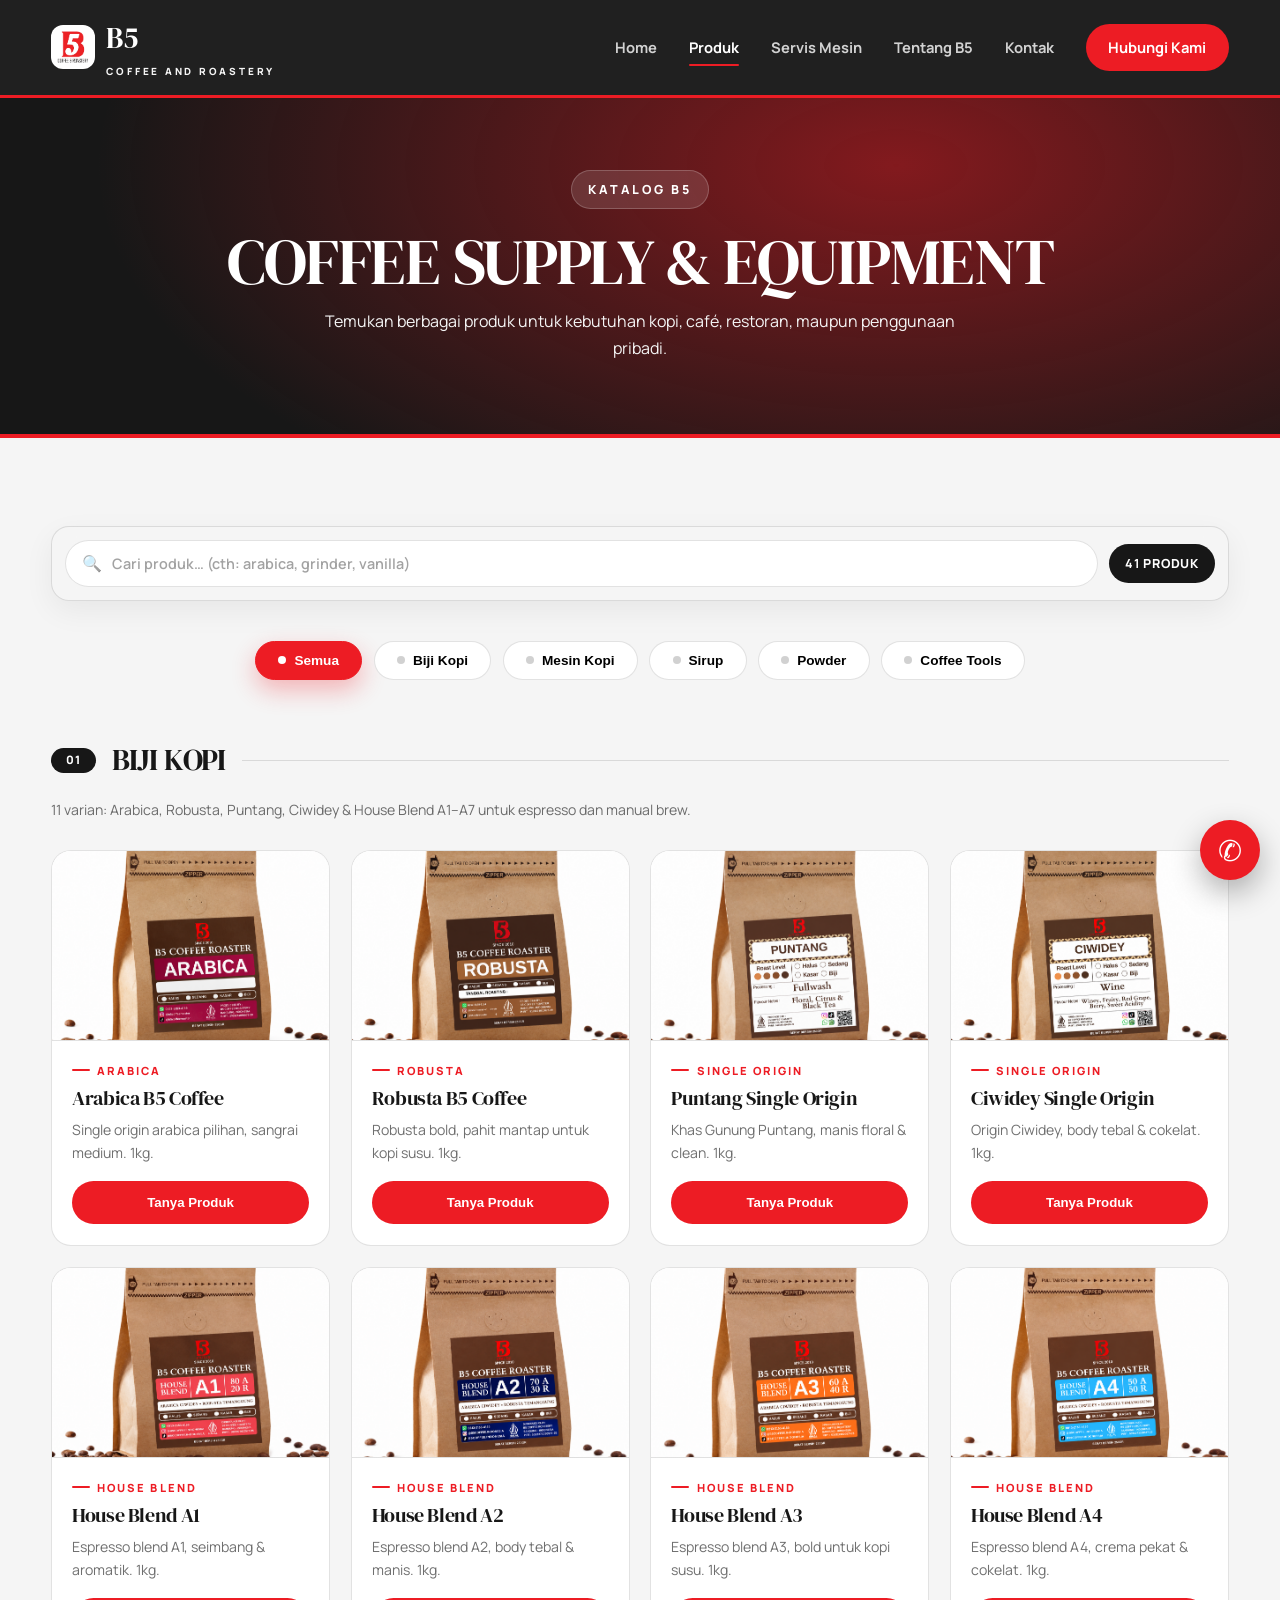
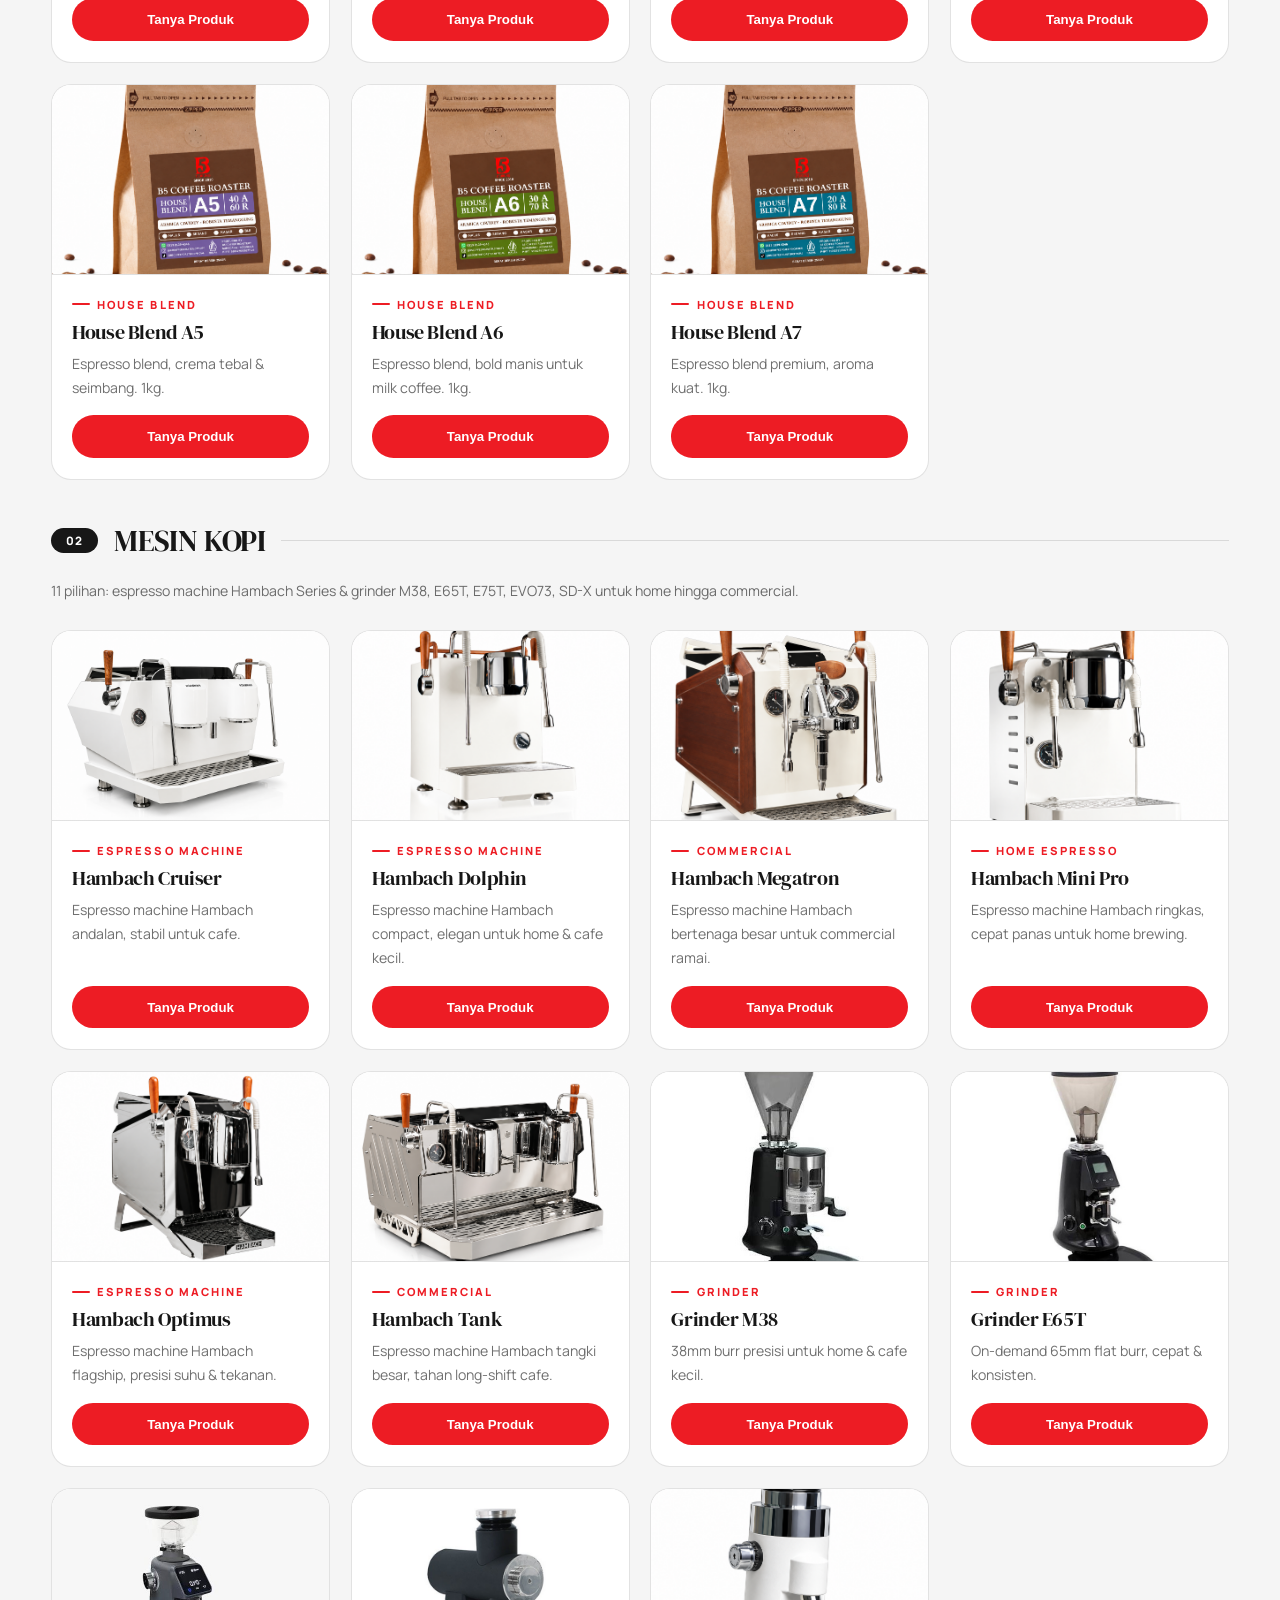
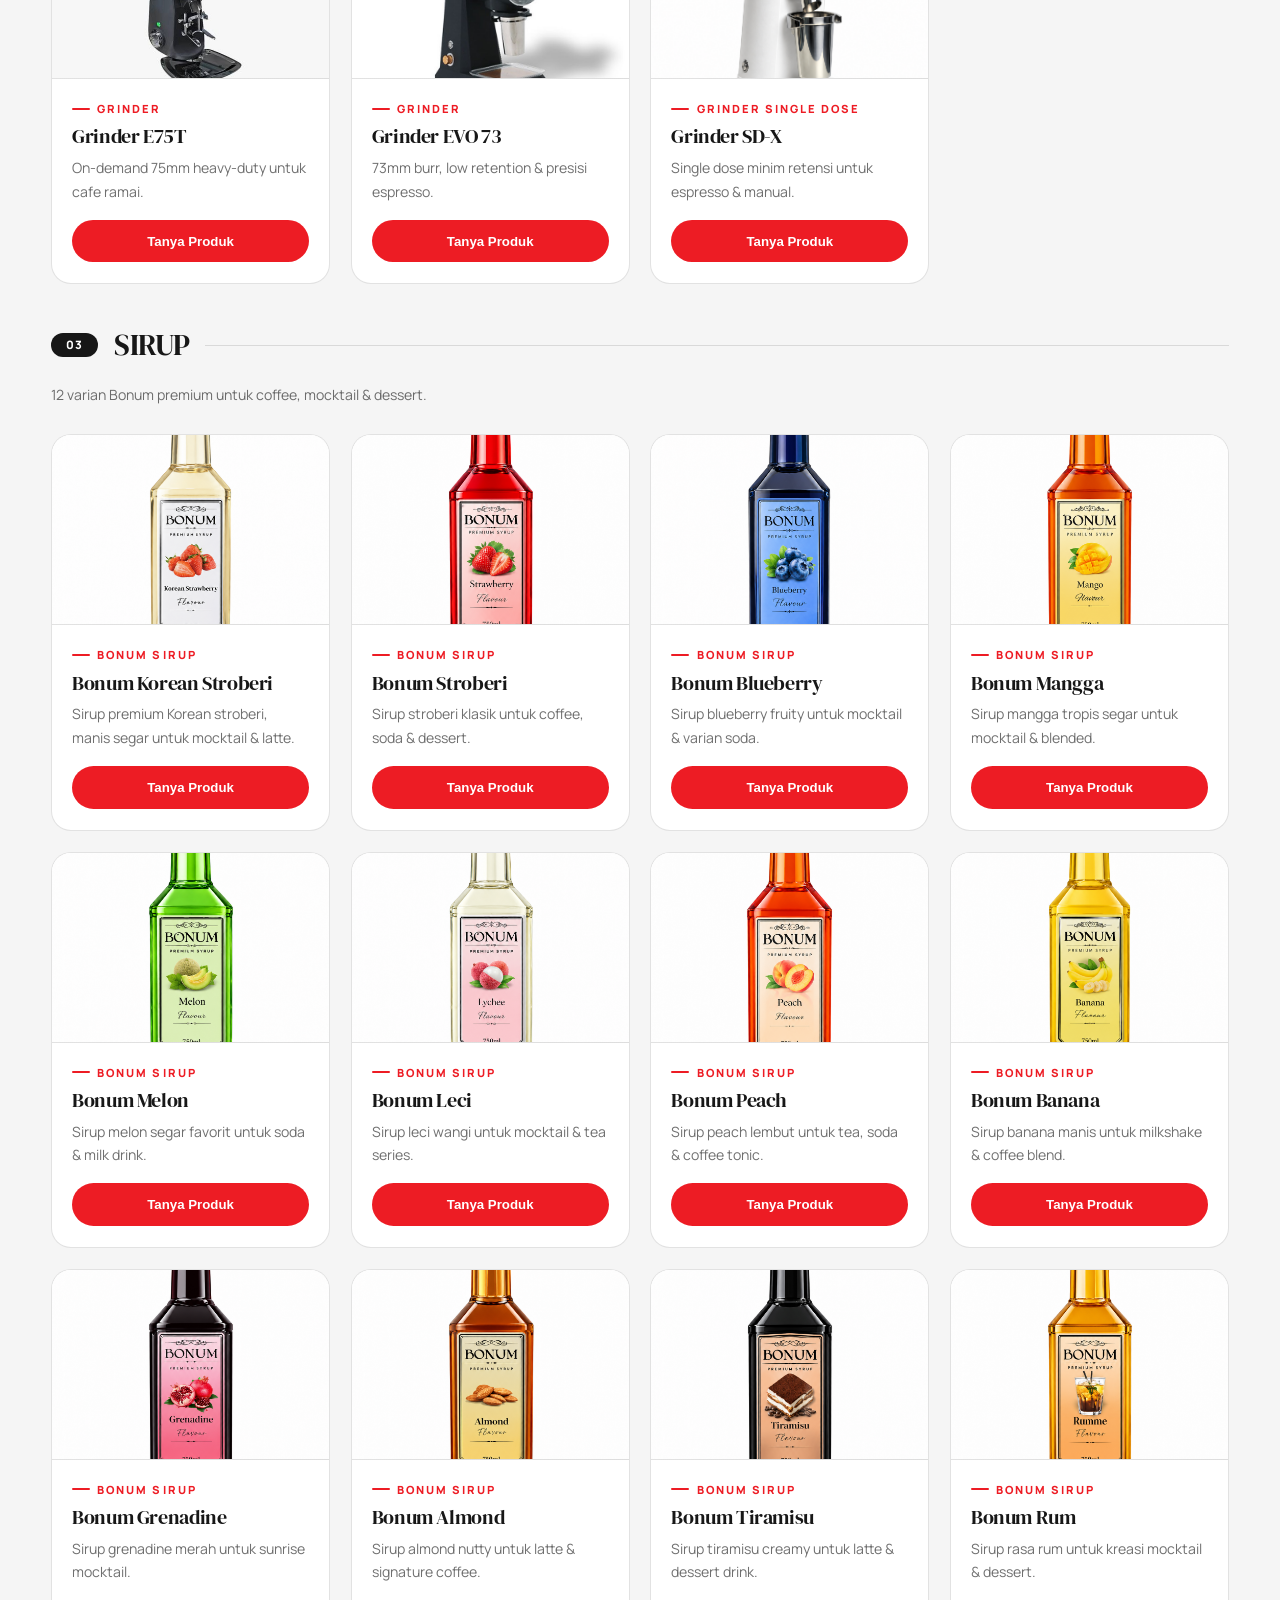
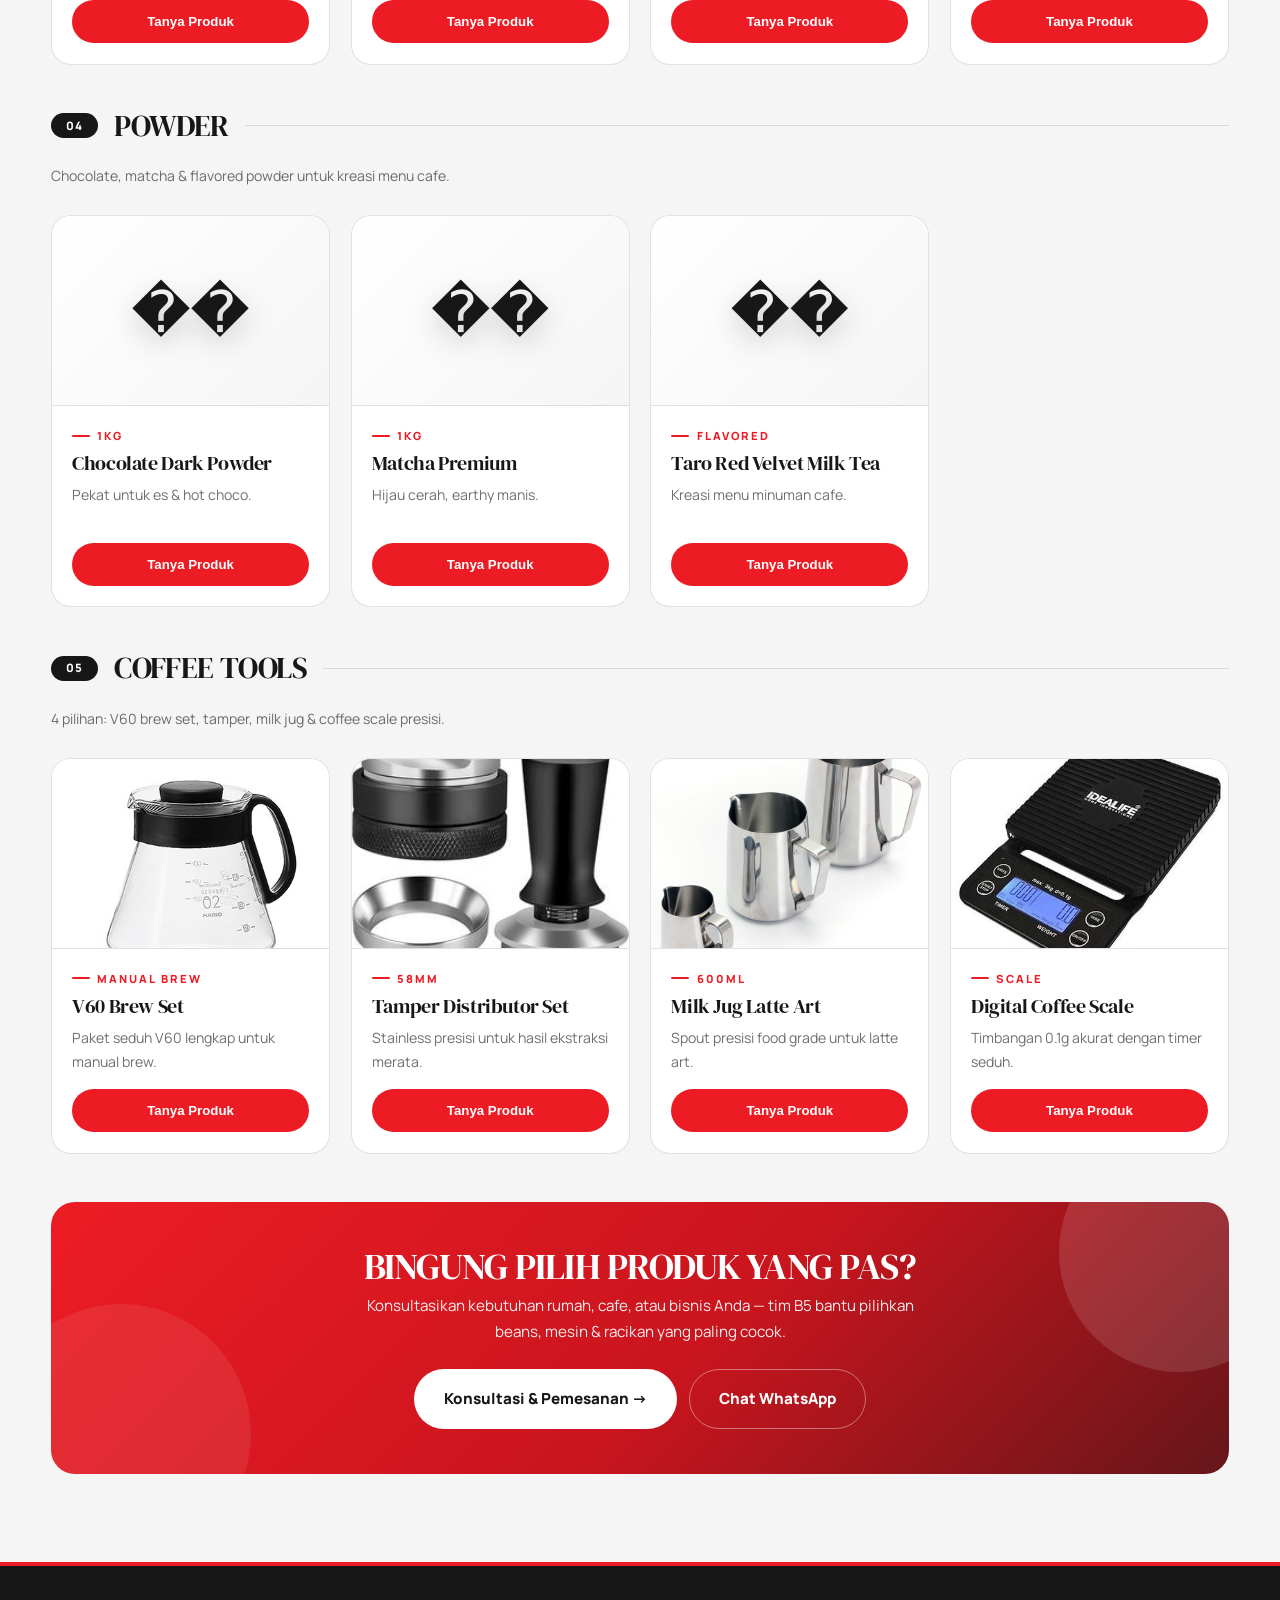
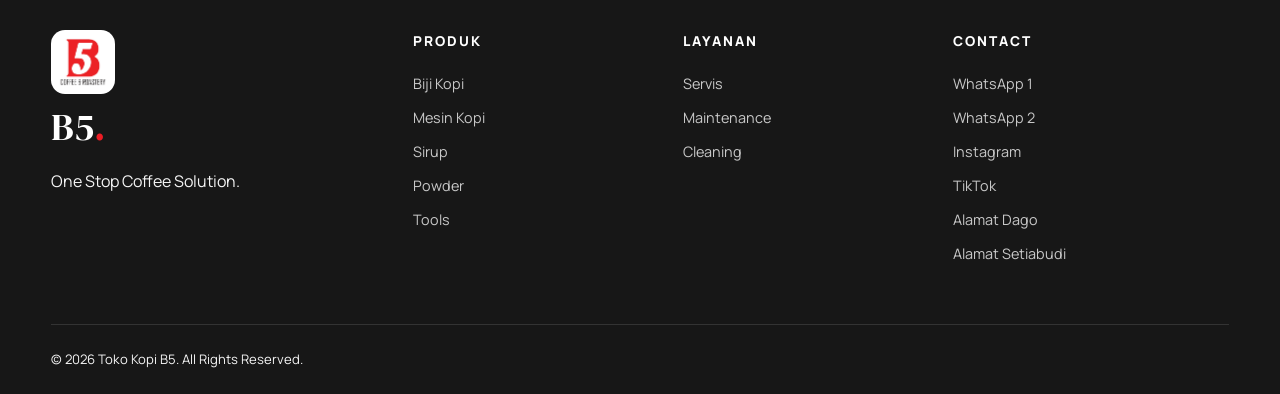
==== produk.html @ 5c6857e9 "Add files via upload" ====
<!DOCTYPE html><html lang="id"><head><meta charset="UTF-8"><meta name="viewport" content="width=device-width, initial-scale=1.0">
<title>Produk — B5 Coffee Supply</title>
<link href="https://fonts.googleapis.com/css2?family=DM+Serif+Display:ital@0;1&family=Manrope:wght@400;600;700;800&display=swap" rel="stylesheet">
<link rel="stylesheet" href="assets/css/style.css">
<link rel="icon" href="assets/logo.jpeg"></head><body>
<nav class="navbar"><div class="container nav-inner">
<a href="index.html" class="logo"><img src="assets/logo.jpeg" alt="Logo B5" class="logo-img"><span> B5<small>COFFEE AND ROASTERY</small></span></a>
<div class="nav-links" id="navLinks"><a href="index.html">Home</a><a href="produk.html" class="active">Produk</a><a href="servis.html">Servis Mesin</a><a href="tentang.html">Tentang B5</a><a href="kontak.html">Kontak</a><a href="kontak.html" class="nav-cta">Hubungi Kami</a></div><button class="hamburger" aria-label="Buka menu navigasi" aria-expanded="false" aria-controls="navLinks"><span></span><span></span><span></span></button>
</div></nav>
<header class="page-hero"><div class="container"><span class="eyebrow dark">Katalog B5</span><h1>COFFEE SUPPLY & EQUIPMENT</h1><p>Temukan berbagai produk untuk kebutuhan kopi, café, restoran, maupun penggunaan pribadi.</p></div></header>
<section class="section"><div class="container">
<div class="shop-toolbar">
<div class="shop-search"><span class="s-ic">🔍</span><input id="shopSearch" type="search" placeholder="Cari produk… (cth: arabica, grinder, vanilla)" autocomplete="off"><button class="shop-clear" id="shopClear" aria-label="Hapus pencarian">×</button></div>
<div class="shop-count" id="shopCount"><b>41</b> PRODUK</div>
</div>
<div class="filter-bar">
<button class="filter-btn active" data-filter="semua"><span class="f-dot"></span>Semua</button>
<button class="filter-btn" data-filter="biji"><span class="f-dot"></span>Biji Kopi</button>
<button class="filter-btn" data-filter="mesin"><span class="f-dot"></span>Mesin Kopi</button>
<button class="filter-btn" data-filter="sirup"><span class="f-dot"></span>Sirup</button>
<button class="filter-btn" data-filter="powder"><span class="f-dot"></span>Powder</button>
<button class="filter-btn" data-filter="tools"><span class="f-dot"></span>Coffee Tools</button>
</div>
<div class="prod-grid" id="katalog">
<h2 class="cat-title" data-group="biji" id="biji"><span class="cat-num">01</span><span class="cat-name">BIJI KOPI</span></h2>
<p class="cat-sub" data-sub="biji">11 varian: Arabica, Robusta, Puntang, Ciwidey & House Blend A1–A7 untuk espresso dan manual brew.</p>

<article class="prod-card" data-cat="biji"><div class="prod-img has-photo"><img src="assets/arabica.png" alt="Arabica B5 Coffee" loading="lazy"></div><div class="body"><span class="pkat">Arabica</span><h3>Arabica B5 Coffee</h3><p>Single origin arabica pilihan, sangrai medium. 1kg.</p><div class="prod-foot"><button class="btn btn-primary btn-sm" onclick="tanyaProduk('Arabica B5 Coffee')">Tanya Produk</button></div></div></article>
<article class="prod-card" data-cat="biji"><div class="prod-img has-photo"><img src="assets/robusta.png" alt="Robusta B5 Coffee" loading="lazy"></div><div class="body"><span class="pkat">Robusta</span><h3>Robusta B5 Coffee</h3><p>Robusta bold, pahit mantap untuk kopi susu. 1kg.</p><div class="prod-foot"><button class="btn btn-primary btn-sm" onclick="tanyaProduk('Robusta B5 Coffee')">Tanya Produk</button></div></div></article>
<article class="prod-card" data-cat="biji"><div class="prod-img has-photo"><img src="assets/puntang.png" alt="Puntang Single Origin" loading="lazy"></div><div class="body"><span class="pkat">Single Origin</span><h3>Puntang Single Origin</h3><p>Khas Gunung Puntang, manis floral & clean. 1kg.</p><div class="prod-foot"><button class="btn btn-primary btn-sm" onclick="tanyaProduk('Puntang Single Origin')">Tanya Produk</button></div></div></article>
<article class="prod-card" data-cat="biji"><div class="prod-img has-photo"><img src="assets/ciwidey.png" alt="Ciwidey Single Origin" loading="lazy"></div><div class="body"><span class="pkat">Single Origin</span><h3>Ciwidey Single Origin</h3><p>Origin Ciwidey, body tebal & cokelat. 1kg.</p><div class="prod-foot"><button class="btn btn-primary btn-sm" onclick="tanyaProduk('Ciwidey Single Origin')">Tanya Produk</button></div></div></article>
<article class="prod-card" data-cat="biji"><div class="prod-img has-photo"><img src="assets/houseblenda1.png" alt="House Blend A1" loading="lazy"></div><div class="body"><span class="pkat">House Blend</span><h3>House Blend A1</h3><p>Espresso blend A1, seimbang & aromatik. 1kg.</p><div class="prod-foot"><button class="btn btn-primary btn-sm" onclick="tanyaProduk('House Blend A1')">Tanya Produk</button></div></div></article>
<article class="prod-card" data-cat="biji"><div class="prod-img has-photo"><img src="assets/houseblenda2.png" alt="House Blend A2" loading="lazy"></div><div class="body"><span class="pkat">House Blend</span><h3>House Blend A2</h3><p>Espresso blend A2, body tebal & manis. 1kg.</p><div class="prod-foot"><button class="btn btn-primary btn-sm" onclick="tanyaProduk('House Blend A2')">Tanya Produk</button></div></div></article>
<article class="prod-card" data-cat="biji"><div class="prod-img has-photo"><img src="assets/houseblenda3.png" alt="House Blend A3" loading="lazy"></div><div class="body"><span class="pkat">House Blend</span><h3>House Blend A3</h3><p>Espresso blend A3, bold untuk kopi susu. 1kg.</p><div class="prod-foot"><button class="btn btn-primary btn-sm" onclick="tanyaProduk('House Blend A3')">Tanya Produk</button></div></div></article>
<article class="prod-card" data-cat="biji"><div class="prod-img has-photo"><img src="assets/houseblenda4.png" alt="House Blend A4" loading="lazy"></div><div class="body"><span class="pkat">House Blend</span><h3>House Blend A4</h3><p>Espresso blend A4, crema pekat & cokelat. 1kg.</p><div class="prod-foot"><button class="btn btn-primary btn-sm" onclick="tanyaProduk('House Blend A4')">Tanya Produk</button></div></div></article>
<article class="prod-card" data-cat="biji"><div class="prod-img has-photo"><img src="assets/houseblenda5.png" alt="House Blend A5" loading="lazy"></div><div class="body"><span class="pkat">House Blend</span><h3>House Blend A5</h3><p>Espresso blend, crema tebal & seimbang. 1kg.</p><div class="prod-foot"><button class="btn btn-primary btn-sm" onclick="tanyaProduk('House Blend A5')">Tanya Produk</button></div></div></article>
<article class="prod-card" data-cat="biji"><div class="prod-img has-photo"><img src="assets/houseblenda6.png" alt="House Blend A6" loading="lazy"></div><div class="body"><span class="pkat">House Blend</span><h3>House Blend A6</h3><p>Espresso blend, bold manis untuk milk coffee. 1kg.</p><div class="prod-foot"><button class="btn btn-primary btn-sm" onclick="tanyaProduk('House Blend A6')">Tanya Produk</button></div></div></article>
<article class="prod-card" data-cat="biji"><div class="prod-img has-photo"><img src="assets/houseblenda7.png" alt="House Blend A7" loading="lazy"></div><div class="body"><span class="pkat">House Blend</span><h3>House Blend A7</h3><p>Espresso blend premium, aroma kuat. 1kg.</p><div class="prod-foot"><button class="btn btn-primary btn-sm" onclick="tanyaProduk('House Blend A7')">Tanya Produk</button></div></div></article>
<h2 class="cat-title" data-group="mesin" id="mesin"><span class="cat-num">02</span><span class="cat-name">MESIN KOPI</span></h2><p class="cat-sub" data-sub="mesin">11 pilihan: espresso machine Hambach Series & grinder M38, E65T, E75T, EVO73, SD-X untuk home hingga commercial.</p>
<article class="prod-card" data-cat="mesin"><div class="prod-img has-photo"><img src="assets/hcruiser.png" alt="Hambach Cruiser Espresso Machine" loading="lazy"></div><div class="body"><span class="pkat">Espresso Machine</span><h3>Hambach Cruiser</h3><p>Espresso machine Hambach andalan, stabil untuk cafe.</p><div class="prod-foot"><button class="btn btn-primary btn-sm" onclick="tanyaProduk('Hambach Cruiser')">Tanya Produk</button></div></div></article>
<article class="prod-card" data-cat="mesin"><div class="prod-img has-photo"><img src="assets/hdolpin.png" alt="Hambach Dolphin Espresso Machine" loading="lazy"></div><div class="body"><span class="pkat">Espresso Machine</span><h3>Hambach Dolphin</h3><p>Espresso machine Hambach compact, elegan untuk home & cafe kecil.</p><div class="prod-foot"><button class="btn btn-primary btn-sm" onclick="tanyaProduk('Hambach Dolphin')">Tanya Produk</button></div></div></article>
<article class="prod-card" data-cat="mesin"><div class="prod-img has-photo"><img src="assets/hmegatron.png" alt="Hambach Megatron Espresso Machine" loading="lazy"></div><div class="body"><span class="pkat">Commercial</span><h3>Hambach Megatron</h3><p>Espresso machine Hambach bertenaga besar untuk commercial ramai.</p><div class="prod-foot"><button class="btn btn-primary btn-sm" onclick="tanyaProduk('Hambach Megatron')">Tanya Produk</button></div></div></article>
<article class="prod-card" data-cat="mesin"><div class="prod-img has-photo"><img src="assets/hminipro.png" alt="Hambach Mini Pro Espresso Machine" loading="lazy"></div><div class="body"><span class="pkat">Home Espresso</span><h3>Hambach Mini Pro</h3><p>Espresso machine Hambach ringkas, cepat panas untuk home brewing.</p><div class="prod-foot"><button class="btn btn-primary btn-sm" onclick="tanyaProduk('Hambach Mini Pro')">Tanya Produk</button></div></div></article>
<article class="prod-card" data-cat="mesin"><div class="prod-img has-photo"><img src="assets/hoptimus.png" alt="Hambach Optimus Espresso Machine" loading="lazy"></div><div class="body"><span class="pkat">Espresso Machine</span><h3>Hambach Optimus</h3><p>Espresso machine Hambach flagship, presisi suhu & tekanan.</p><div class="prod-foot"><button class="btn btn-primary btn-sm" onclick="tanyaProduk('Hambach Optimus')">Tanya Produk</button></div></div></article>
<article class="prod-card" data-cat="mesin"><div class="prod-img has-photo"><img src="assets/htank.png" alt="Hambach Tank Espresso Machine" loading="lazy"></div><div class="body"><span class="pkat">Commercial</span><h3>Hambach Tank</h3><p>Espresso machine Hambach tangki besar, tahan long-shift cafe.</p><div class="prod-foot"><button class="btn btn-primary btn-sm" onclick="tanyaProduk('Hambach Tank')">Tanya Produk</button></div></div></article>
<article class="prod-card" data-cat="mesin"><div class="prod-img has-photo"><img src="assets/m38.jpeg" alt="Grinder M38" loading="lazy"></div><div class="body"><span class="pkat">Grinder</span><h3>Grinder M38</h3><p>38mm burr presisi untuk home & cafe kecil.</p><div class="prod-foot"><button class="btn btn-primary btn-sm" onclick="tanyaProduk('Grinder M38')">Tanya Produk</button></div></div></article>
<article class="prod-card" data-cat="mesin"><div class="prod-img has-photo"><img src="assets/e65t.jpg" alt="Grinder E65T" loading="lazy"></div><div class="body"><span class="pkat">Grinder</span><h3>Grinder E65T</h3><p>On-demand 65mm flat burr, cepat & konsisten.</p><div class="prod-foot"><button class="btn btn-primary btn-sm" onclick="tanyaProduk('Grinder E65T')">Tanya Produk</button></div></div></article>
<article class="prod-card" data-cat="mesin"><div class="prod-img has-photo"><img src="assets/e75t.jpeg" alt="Grinder E75T" loading="lazy"></div><div class="body"><span class="pkat">Grinder</span><h3>Grinder E75T</h3><p>On-demand 75mm heavy-duty untuk cafe ramai.</p><div class="prod-foot"><button class="btn btn-primary btn-sm" onclick="tanyaProduk('Grinder E75T')">Tanya Produk</button></div></div></article>
<article class="prod-card" data-cat="mesin"><div class="prod-img has-photo"><img src="assets/evo73.jpg" alt="Grinder EVO73" loading="lazy"></div><div class="body"><span class="pkat">Grinder</span><h3>Grinder EVO 73</h3><p>73mm burr, low retention & presisi espresso.</p><div class="prod-foot"><button class="btn btn-primary btn-sm" onclick="tanyaProduk('Grinder EVO 73')">Tanya Produk</button></div></div></article>
<article class="prod-card" data-cat="mesin"><div class="prod-img has-photo"><img src="assets/sd-x.png" alt="Grinder SD-X" loading="lazy"></div><div class="body"><span class="pkat">Grinder Single Dose</span><h3>Grinder SD-X</h3><p>Single dose minim retensi untuk espresso & manual.</p><div class="prod-foot"><button class="btn btn-primary btn-sm" onclick="tanyaProduk('Grinder SD-X')">Tanya Produk</button></div></div></article>
<h2 class="cat-title" data-group="sirup" id="sirup"><span class="cat-num">03</span><span class="cat-name">SIRUP</span></h2><p class="cat-sub" data-sub="sirup">12 varian Bonum premium untuk coffee, mocktail & dessert.</p>
<article class="prod-card" data-cat="sirup"><div class="prod-img has-photo"><img src="assets/bonumkoreanstroberi.png" alt="Bonum Korean Stroberi" loading="lazy"></div><div class="body"><span class="pkat">Bonum Sirup</span><h3>Bonum Korean Stroberi</h3><p>Sirup premium Korean stroberi, manis segar untuk mocktail & latte.</p><div class="prod-foot"><button class="btn btn-primary btn-sm" onclick="tanyaProduk('Bonum Korean Stroberi')">Tanya Produk</button></div></div></article>
<article class="prod-card" data-cat="sirup"><div class="prod-img has-photo"><img src="assets/bonumstroberi.png" alt="Bonum Stroberi" loading="lazy"></div><div class="body"><span class="pkat">Bonum Sirup</span><h3>Bonum Stroberi</h3><p>Sirup stroberi klasik untuk coffee, soda & dessert.</p><div class="prod-foot"><button class="btn btn-primary btn-sm" onclick="tanyaProduk('Bonum Stroberi')">Tanya Produk</button></div></div></article>
<article class="prod-card" data-cat="sirup"><div class="prod-img has-photo"><img src="assets/bonumbluberry.png" alt="Bonum Blueberry" loading="lazy"></div><div class="body"><span class="pkat">Bonum Sirup</span><h3>Bonum Blueberry</h3><p>Sirup blueberry fruity untuk mocktail & varian soda.</p><div class="prod-foot"><button class="btn btn-primary btn-sm" onclick="tanyaProduk('Bonum Blueberry')">Tanya Produk</button></div></div></article>
<article class="prod-card" data-cat="sirup"><div class="prod-img has-photo"><img src="assets/bonummangga.png" alt="Bonum Mangga" loading="lazy"></div><div class="body"><span class="pkat">Bonum Sirup</span><h3>Bonum Mangga</h3><p>Sirup mangga tropis segar untuk mocktail & blended.</p><div class="prod-foot"><button class="btn btn-primary btn-sm" onclick="tanyaProduk('Bonum Mangga')">Tanya Produk</button></div></div></article>
<article class="prod-card" data-cat="sirup"><div class="prod-img has-photo"><img src="assets/bonummelon.png" alt="Bonum Melon" loading="lazy"></div><div class="body"><span class="pkat">Bonum Sirup</span><h3>Bonum Melon</h3><p>Sirup melon segar favorit untuk soda & milk drink.</p><div class="prod-foot"><button class="btn btn-primary btn-sm" onclick="tanyaProduk('Bonum Melon')">Tanya Produk</button></div></div></article>
<article class="prod-card" data-cat="sirup"><div class="prod-img has-photo"><img src="assets/bonumleci.png" alt="Bonum Leci" loading="lazy"></div><div class="body"><span class="pkat">Bonum Sirup</span><h3>Bonum Leci</h3><p>Sirup leci wangi untuk mocktail & tea series.</p><div class="prod-foot"><button class="btn btn-primary btn-sm" onclick="tanyaProduk('Bonum Leci')">Tanya Produk</button></div></div></article>
<article class="prod-card" data-cat="sirup"><div class="prod-img has-photo"><img src="assets/bonumpeach.png" alt="Bonum Peach" loading="lazy"></div><div class="body"><span class="pkat">Bonum Sirup</span><h3>Bonum Peach</h3><p>Sirup peach lembut untuk tea, soda & coffee tonic.</p><div class="prod-foot"><button class="btn btn-primary btn-sm" onclick="tanyaProduk('Bonum Peach')">Tanya Produk</button></div></div></article>
<article class="prod-card" data-cat="sirup"><div class="prod-img has-photo"><img src="assets/bonumbanana.png" alt="Bonum Banana" loading="lazy"></div><div class="body"><span class="pkat">Bonum Sirup</span><h3>Bonum Banana</h3><p>Sirup banana manis untuk milkshake & coffee blend.</p><div class="prod-foot"><button class="btn btn-primary btn-sm" onclick="tanyaProduk('Bonum Banana')">Tanya Produk</button></div></div></article>
<article class="prod-card" data-cat="sirup"><div class="prod-img has-photo"><img src="assets/bonumgrenadine.png" alt="Bonum Grenadine" loading="lazy"></div><div class="body"><span class="pkat">Bonum Sirup</span><h3>Bonum Grenadine</h3><p>Sirup grenadine merah untuk sunrise mocktail.</p><div class="prod-foot"><button class="btn btn-primary btn-sm" onclick="tanyaProduk('Bonum Grenadine')">Tanya Produk</button></div></div></article>
<article class="prod-card" data-cat="sirup"><div class="prod-img has-photo"><img src="assets/bonumalmond.png" alt="Bonum Almond" loading="lazy"></div><div class="body"><span class="pkat">Bonum Sirup</span><h3>Bonum Almond</h3><p>Sirup almond nutty untuk latte & signature coffee.</p><div class="prod-foot"><button class="btn btn-primary btn-sm" onclick="tanyaProduk('Bonum Almond')">Tanya Produk</button></div></div></article>
<article class="prod-card" data-cat="sirup"><div class="prod-img has-photo"><img src="assets/bonumtiramisu.png" alt="Bonum Tiramisu" loading="lazy"></div><div class="body"><span class="pkat">Bonum Sirup</span><h3>Bonum Tiramisu</h3><p>Sirup tiramisu creamy untuk latte & dessert drink.</p><div class="prod-foot"><button class="btn btn-primary btn-sm" onclick="tanyaProduk('Bonum Tiramisu')">Tanya Produk</button></div></div></article>
<article class="prod-card" data-cat="sirup"><div class="prod-img has-photo"><img src="assets/bonumrumme.png" alt="Bonum Rum" loading="lazy"></div><div class="body"><span class="pkat">Bonum Sirup</span><h3>Bonum Rum</h3><p>Sirup rasa rum untuk kreasi mocktail & dessert.</p><div class="prod-foot"><button class="btn btn-primary btn-sm" onclick="tanyaProduk('Bonum Rum')">Tanya Produk</button></div></div></article>
<h2 class="cat-title" data-group="powder" id="powder"><span class="cat-num">04</span><span class="cat-name">POWDER</span></h2><p class="cat-sub" data-sub="powder">Chocolate, matcha & flavored powder untuk kreasi menu cafe.</p>
<article class="prod-card" data-cat="powder"><div class="prod-img"><span class="emoji-float">��</span></div><div class="body"><span class="pkat">1kg</span><h3>Chocolate Dark Powder</h3><p>Pekat untuk es & hot choco.</p><div class="prod-foot"><button class="btn btn-primary btn-sm" onclick="tanyaProduk('Chocolate Powder')">Tanya Produk</button></div></div></article>
<article class="prod-card" data-cat="powder"><div class="prod-img"><span class="emoji-float">��</span></div><div class="body"><span class="pkat">1kg</span><h3>Matcha Premium</h3><p>Hijau cerah, earthy manis.</p><div class="prod-foot"><button class="btn btn-primary btn-sm" onclick="tanyaProduk('Matcha')">Tanya Produk</button></div></div></article>
<article class="prod-card" data-cat="powder"><div class="prod-img"><span class="emoji-float">��</span></div><div class="body"><span class="pkat">Flavored</span><h3>Taro Red Velvet Milk Tea</h3><p>Kreasi menu minuman cafe.</p><div class="prod-foot"><button class="btn btn-primary btn-sm" onclick="tanyaProduk('Flavored Powder')">Tanya Produk</button></div></div></article>
<h2 class="cat-title" data-group="tools" id="tools"><span class="cat-num">05</span><span class="cat-name">COFFEE TOOLS</span></h2><p class="cat-sub" data-sub="tools">4 pilihan: V60 brew set, tamper, milk jug & coffee scale presisi.</p>
<article class="prod-card" data-cat="tools"><div class="prod-img has-photo"><img src="assets/v60.jpg" alt="V60 Brew Set" loading="lazy"></div><div class="body"><span class="pkat">Manual Brew</span><h3>V60 Brew Set</h3><p>Paket seduh V60 lengkap untuk manual brew.</p><div class="prod-foot"><button class="btn btn-primary btn-sm" onclick="tanyaProduk('V60 Brew Set')">Tanya Produk</button></div></div></article>
<article class="prod-card" data-cat="tools"><div class="prod-img has-photo"><img src="assets/tamper.jpeg" alt="Tamper Distributor Set" loading="lazy"></div><div class="body"><span class="pkat">58mm</span><h3>Tamper Distributor Set</h3><p>Stainless presisi untuk hasil ekstraksi merata.</p><div class="prod-foot"><button class="btn btn-primary btn-sm" onclick="tanyaProduk('Tamper Distributor Set')">Tanya Produk</button></div></div></article>
<article class="prod-card" data-cat="tools"><div class="prod-img has-photo"><img src="assets/milkjug.jpg" alt="Milk Jug Latte Art" loading="lazy"></div><div class="body"><span class="pkat">600ml</span><h3>Milk Jug Latte Art</h3><p>Spout presisi food grade untuk latte art.</p><div class="prod-foot"><button class="btn btn-primary btn-sm" onclick="tanyaProduk('Milk Jug Latte Art')">Tanya Produk</button></div></div></article>
<article class="prod-card" data-cat="tools"><div class="prod-img has-photo"><img src="assets/coffescale.jpeg" alt="Digital Coffee Scale" loading="lazy"></div><div class="body"><span class="pkat">Scale</span><h3>Digital Coffee Scale</h3><p>Timbangan 0.1g akurat dengan timer seduh.</p><div class="prod-foot"><button class="btn btn-primary btn-sm" onclick="tanyaProduk('Digital Coffee Scale')">Tanya Produk</button></div></div></article>
</div>
<div class="prod-empty" id="prodEmpty"><div class="big">☕</div><h3>Produk tidak ditemukan</h3><p>Coba kata kunci atau kategori lain.</p><button class="btn btn-primary btn-sm" id="prodReset" style="max-width:220px;margin:0 auto">Tampilkan Semua</button></div>
<div class="shop-cta"><h2>BINGUNG PILIH PRODUK YANG PAS?</h2><p>Konsultasikan kebutuhan rumah, cafe, atau bisnis Anda — tim B5 bantu pilihkan beans, mesin & racikan yang paling cocok.</p><div class="row"><a href="kontak.html" class="btn btn-light">Konsultasi & Pemesanan →</a><a href="https://wa.me/6281224944782?text=Halo%20B5!%20Saya%20mau%20konsultasi%20produk." class="btn btn-outline-light" target="_blank" rel="noopener">Chat WhatsApp</a></div></div>
</div></section>
<footer><div class="container"><div class="foot-grid"><div><img src="assets/logo.jpeg" alt="Logo B5" style="width:64px;height:64px;border-radius:14px;object-fit:cover;border:1px solid rgba(255,255,255,.2);background:#fff"><div class="foot-brand">B5</div><p style="margin-top:.6rem">One Stop Coffee Solution.</p></div><div><h4>PRODUK</h4><a href="#biji">Biji Kopi</a><a href="#mesin">Mesin Kopi</a><a href="#sirup">Sirup</a><a href="#powder">Powder</a><a href="#tools">Tools</a></div><div><h4>LAYANAN</h4><a href="servis.html">Servis</a><a href="servis.html">Maintenance</a><a href="servis.html">Cleaning</a></div><div><h4>CONTACT</h4><a href="https://wa.me/6281224944782" target="_blank" rel="noopener">WhatsApp 1</a><a href="https://wa.me/6281322232066" target="_blank" rel="noopener">WhatsApp 2</a><a href="https://www.instagram.com/b5storecoffeeandservice" target="_blank" rel="noopener">Instagram</a><a href="https://www.tiktok.com/@b5storecoffeeandservice?is_from_webapp=1&sender_device=pc" target="_blank" rel="noopener">TikTok</a><a href="https://www.google.com/maps/search/?api=1&query=Jl.+Bangbayang+No.5,+Dago,+Coblong,+Kota+Bandung" target="_blank" rel="noopener">Alamat Dago</a><a href="https://www.google.com/maps/search/?api=1&query=Jl.+Dr.+Setiabudi+No.182,+Kota+Bandung" target="_blank" rel="noopener">Alamat Setiabudi</a></div></div><div class="copy"><span>© 2026 Toko Kopi B5. All Rights Reserved.</span></div></div></footer>
<a class="wa-float" href="https://wa.me/6281224944782?text=Halo%20B5!%20Saya%20mau%20tanya-tanya%20dulu." target="_blank">✆</a>
<script src="assets/js/main.js"></script></body></html>
---- assets/css/style.css ----
﻿/* B5 - One Stop Coffee Solution | Modern Coffee Industrial */
:root{
  --red:#ED1C24; --red-dark:#C9151E;
  --black:#171717;
  --white:#FFFFFF; --light:#F5F5F5;
  --muted:rgba(23,23,23,.62); --muted-light:rgba(245,245,245,.72);
  --line:rgba(23,23,23,.12); --line-light:rgba(255,255,255,.14);
  --card-shadow:0 20px 50px rgba(23,23,23,.10);
  --dark:#171717; --brown:#ED1C24; --brown-2:#C9151E;
  --cream:#FFFFFF; --off:#F5F5F5; --green:#ED1C24; --green-2:#171717;
  --radius:20px; --radius-sm:14px;
  --font-head:"DM Serif Display",Georgia,serif; --font-body:"Manrope",system-ui,sans-serif;
}
*{margin:0;padding:0;box-sizing:border-box}
html{scroll-behavior:smooth}
body{font-family:var(--font-body);background:var(--off);color:var(--dark);line-height:1.7;overflow-x:hidden}
img{max-width:100%;display:block}
a{text-decoration:none;color:inherit}
.container{width:min(1180px,92%);margin:0 auto}
h1,h2,h3{font-family:var(--font-head);font-weight:400;line-height:1.05;letter-spacing:-.02em}
.eyebrow{display:inline-flex;align-items:center;gap:.6rem;font-size:.78rem;font-weight:800;letter-spacing:.22em;text-transform:uppercase;color:var(--red-dark);background:rgba(237,28,36,.1);border:1px solid rgba(237,28,36,.18);padding:.5rem 1rem;border-radius:100px;margin-bottom:1.2rem}
.eyebrow.dark{background:rgba(255,255,255,.12);color:#fff;border-color:rgba(255,255,255,.2)}
.btn{display:inline-flex;align-items:center;justify-content:center;gap:.6rem;padding:1rem 1.8rem;border-radius:100px;font-weight:800;font-size:.95rem;transition:.3s;border:1.5px solid transparent;cursor:pointer}
.btn-primary{background:var(--red);color:#fff}
.btn-primary:hover{background:var(--red-dark);transform:translateY(-2px);box-shadow:0 12px 30px rgba(237,28,36,.35)}
.btn-ghost{border-color:rgba(23,23,23,.2);color:var(--dark);background:transparent}
.btn-ghost:hover{background:var(--dark);color:#fff}
.btn-light{background:#fff;color:var(--black)}
.btn-light:hover{background:var(--red);color:#fff;transform:translateY(-2px)}
.btn-outline-light{border-color:rgba(255,255,255,.4);color:#fff}
.btn-outline-light:hover{background:#fff;color:var(--dark)}
/* NAVBAR */
.navbar{position:sticky;top:0;z-index:100;background:rgba(23,23,23,.96);backdrop-filter:blur(14px);border-bottom:3px solid var(--red);color:#fff}
.nav-inner{display:flex;align-items:center;justify-content:space-between;padding:.9rem 0}
.logo{display:flex;align-items:center;gap:.7rem;font-family:var(--font-head);font-size:1.8rem}
.logo-mark{width:44px;height:44px;border-radius:12px;background:linear-gradient(135deg,var(--red),var(--red-dark));display:grid;place-items:center;font-size:1.4rem;color:#fff;font-family:var(--font-head);border:1px solid rgba(255,255,255,.25);overflow:hidden}
.logo-img{width:44px;height:44px;border-radius:12px;object-fit:cover;display:block;border:1px solid rgba(255,255,255,.25);background:#fff;flex-shrink:0}
.logo small{display:block;font-family:var(--font-body);font-size:.62rem;letter-spacing:.28em;font-weight:800;color:#F5F5F5}
.nav-links{display:flex;gap:2rem;align-items:center}
.nav-links a{font-size:.92rem;font-weight:700;opacity:.8;transition:.2s;position:relative}
.nav-links a:hover,.nav-links a.active{opacity:1;color:#fff}
.nav-links a.active::after{content:"";position:absolute;left:0;bottom:-6px;width:100%;height:2px;background:var(--red);border-radius:2px}
.nav-cta{background:var(--red);color:#fff!important;opacity:1!important;padding:.7rem 1.4rem;border-radius:100px}
.nav-cta:hover{background:var(--red-dark)!important;transform:translateY(-1px)}
.hamburger{display:none;background:rgba(255,255,255,.06);border:1px solid rgba(255,255,255,.2);color:#fff;cursor:pointer;width:44px;height:44px;border-radius:12px;flex-direction:column;align-items:center;justify-content:center}
.hamburger span{display:block;width:20px;height:2px;background:#fff;border-radius:2px;transition:.3s ease}
.hamburger span+span{margin-top:5px}
/* HERO */
.hero{background:radial-gradient(1000px 500px at 80% 10%,rgba(237,28,36,.45),transparent),radial-gradient(800px 400px at 10% 90%,rgba(237,28,36,.35),transparent),var(--dark);color:#fff;padding:5rem 0 4rem;position:relative;overflow:hidden}
.hero-grid{display:grid;grid-template-columns:1.05fr .95fr;gap:3rem;align-items:center}
.hero h1{font-size:clamp(2.8rem,6vw,4.8rem);margin-bottom:1.2rem}
.hero h1 span{font-style:italic;color:var(--red)}
.hero p.sub{color:#F5F5F5;font-size:1.1rem;max-width:520px;margin-bottom:2rem}
.hero-btns{display:flex;gap:1rem;flex-wrap:wrap;margin-bottom:2.2rem}
.hero-stats{display:flex;gap:2.2rem;flex-wrap:wrap;border-top:1px solid rgba(255,255,255,.15);padding-top:1.5rem}
.hero-stats b{font-family:var(--font-head);font-size:1.6rem;display:block}
.hero-stats span{font-size:.82rem;letter-spacing:.12em;font-weight:700;color:rgba(245,245,245,.72)}
.hero-visual{position:relative}
.hero-img-main{border-radius:24px;overflow:hidden;border:1px solid rgba(255,255,255,.2);box-shadow:0 30px 80px rgba(0,0,0,.45);aspect-ratio:4/4.6;object-fit:cover;width:100%;background:linear-gradient(180deg,#171717,#171717)}
.hero-card{position:absolute;background:#fff;color:var(--dark);border-radius:16px;padding:.9rem 1rem;display:flex;gap:.8rem;align-items:center;box-shadow:0 18px 40px rgba(0,0,0,.35);backdrop-filter:blur(6px);border-left:4px solid var(--red)}
.hero-card .ic{width:42px;height:42px;border-radius:12px;display:grid;place-items:center;font-size:1.3rem;background:var(--light);border:1px solid var(--line)}
.hero-card b{font-size:.9rem;display:block;line-height:1.2}
.hero-card span{font-size:.78rem;color:var(--muted);font-weight:600}
.hc1{left:-24px;top:32px;animation:float 4s ease-in-out infinite}
.hc2{right:-12px;bottom:36px;animation:float 5s ease-in-out infinite reverse}
@keyframes float{0%,100%{transform:translateY(0)}50%{transform:translateY(-10px)}}
.marquee{background:var(--red);color:#fff;overflow:hidden;white-space:nowrap;padding:.9rem 0;font-weight:800;letter-spacing:.2em;font-size:.8rem;border-top:1px solid var(--red-dark);border-bottom:3px solid var(--black)}
.marquee-track{display:inline-block;animation:marq 22s linear infinite}
@keyframes marq{to{transform:translateX(-50%)}}
/* ===== Sections & cards ===== */
.section{padding:5.5rem 0}
.section-cream{background:#fff}
.section-dark{background:var(--black);color:#fff}
.sec-head{display:flex;justify-content:space-between;align-items:end;gap:2rem;margin-bottom:2.8rem;flex-wrap:wrap}
.sec-head h2{font-size:clamp(2rem,4.5vw,3.3rem)}
.sec-head p{color:var(--muted);max-width:460px}
.section-dark .sec-head p{color:rgba(245,245,245,.72)}
.cat-grid{display:grid;grid-template-columns:repeat(5,1fr);gap:1.2rem}
.cat-card{background:#fff;border:1px solid var(--line);border-radius:var(--radius);overflow:hidden;transition:.35s;display:flex;flex-direction:column}
.cat-card:hover{transform:translateY(-8px);box-shadow:var(--card-shadow);border-color:var(--red)}
.cat-img{height:170px;display:grid;place-items:center;font-size:3.4rem;position:relative;overflow:hidden;background:linear-gradient(135deg,#171717,#C9151E)!important;color:#fff}
.cat-card .body{padding:1.4rem 1.3rem 1.5rem}
.cat-card .num{font-size:.75rem;font-weight:800;letter-spacing:.2em;color:var(--red)}
.cat-card h3{font-size:1.45rem;margin:.4rem 0 .5rem}
.cat-card p{font-size:.9rem;color:var(--muted);margin-bottom:1rem}
.link-more{font-weight:800;font-size:.9rem;color:var(--red-dark);display:inline-flex;gap:.4rem;align-items:center}
.prod-grid{display:grid;grid-template-columns:repeat(4,1fr);gap:1.3rem}
.prod-card{background:#fff;border:1px solid var(--line);border-radius:var(--radius);overflow:hidden;transition:transform .35s ease,box-shadow .35s ease,border-color .35s ease;display:flex;flex-direction:column;position:relative}
.prod-card:hover{transform:translateY(-8px);box-shadow:0 24px 55px rgba(23,23,23,.14);border-color:rgba(237,28,36,.4)}
.prod-img{height:190px;display:grid;place-items:center;font-size:3.6rem;position:relative;background:linear-gradient(135deg,#fff,#F5F5F5)!important;border-bottom:1px solid var(--line);overflow:hidden}
.prod-img img{width:100%;height:100%;object-fit:cover;display:block;transition:transform .5s ease}
.prod-card:hover .prod-img img{transform:scale(1.07)}
.prod-img.has-photo{display:block;padding:0;font-size:0}
.cat-img img{width:100%;height:100%;object-fit:cover;display:block;transition:transform .5s ease}
.cat-card:hover .cat-img img{transform:scale(1.07)}
.cat-img.has-photo{padding:0;font-size:0;display:block}
.prod-img::after{content:"";position:absolute;inset:auto -30% -55% -30%;height:90%;background:radial-gradient(closest-side,rgba(237,28,36,.10),transparent);opacity:0;transition:.35s}
.prod-card:hover .prod-img::after{opacity:1}
.prod-img .emoji-float{display:inline-block;transition:transform .35s ease;filter:drop-shadow(0 10px 14px rgba(23,23,23,.18))}
.prod-card:hover .prod-img .emoji-float{transform:scale(1.12) rotate(-4deg)}
.prod-badge{position:absolute;top:12px;left:12px;background:var(--red);color:#fff;font-size:.68rem;font-weight:800;letter-spacing:.12em;padding:.4rem .8rem;border-radius:100px;text-transform:uppercase;box-shadow:0 8px 18px rgba(237,28,36,.35);z-index:2}
.prod-card .body{padding:1.25rem 1.25rem 1.3rem;display:flex;flex-direction:column;flex:1}
.prod-card .pkat{font-size:.7rem;font-weight:800;letter-spacing:.18em;color:var(--red);text-transform:uppercase;display:inline-flex;align-items:center;gap:.45rem}
.prod-card .pkat::before{content:"";width:18px;height:2px;background:var(--red);border-radius:2px;display:inline-block}
.prod-card h3{font-size:1.22rem;margin:.45rem 0 .4rem;line-height:1.25}
.prod-card p{font-size:.88rem;color:var(--muted);margin-bottom:1rem;min-height:44px}
.prod-foot{display:flex;gap:.6rem;margin-top:auto}
.prod-foot .btn{width:100%}
.btn-sm{padding:.8rem 1.1rem;font-size:.83rem;flex:1}
/* ===== SHOP toolbar (sticky filter + search + count) ===== */
.shop-toolbar{position:sticky;top:76px;z-index:50;background:rgba(245,245,245,.9);backdrop-filter:blur(12px);border:1px solid var(--line);border-radius:18px;padding:.8rem;display:flex;gap:.7rem;align-items:center;margin:0 0 1.6rem;box-shadow:0 10px 30px rgba(23,23,23,.06)}
.shop-search{flex:1;display:flex;align-items:center;gap:.6rem;background:#fff;border:1.5px solid var(--line);border-radius:100px;padding:.55rem .6rem .55rem 1rem;min-width:0}
.shop-search:focus-within{border-color:var(--red);box-shadow:0 0 0 4px rgba(237,28,36,.1)}
.shop-search .s-ic{font-size:1rem;opacity:.6;flex-shrink:0}
.shop-search input{flex:1;border:0;outline:0;background:transparent;font-family:inherit;font-size:.9rem;font-weight:600;color:var(--black);min-width:0}
.shop-search input::placeholder{color:rgba(23,23,23,.4);font-weight:600}
.shop-clear{border:0;background:var(--light);color:var(--black);width:30px;height:30px;border-radius:50%;cursor:pointer;font-size:1rem;line-height:1;display:none;flex-shrink:0}
.shop-clear.show{display:grid;place-items:center}
.shop-clear:hover{background:var(--red);color:#fff}
.shop-count{flex-shrink:0;font-size:.78rem;font-weight:800;letter-spacing:.06em;background:var(--black);color:#fff;border-radius:100px;padding:.55rem 1rem;white-space:nowrap}
.shop-count b{color:#fff}
.filter-bar{display:flex;gap:.6rem;flex-wrap:wrap;margin:0 0 1.4rem}
.filter-btn{border:1.5px solid var(--line);background:#fff;padding:.7rem 1.2rem;border-radius:100px;font-weight:800;font-size:.82rem;cursor:pointer;transition:.25s;display:inline-flex;align-items:center;gap:.5rem}
.filter-btn .f-dot{width:8px;height:8px;border-radius:50%;background:rgba(23,23,23,.2);transition:.25s}
.filter-btn:hover{border-color:var(--red);color:var(--red-dark);transform:translateY(-1px)}
.filter-btn:hover .f-dot{background:var(--red)}
.filter-btn.active{background:var(--red);color:#fff;border-color:var(--red);box-shadow:0 10px 24px rgba(237,28,36,.3)}
.filter-btn.active .f-dot{background:#fff}
.cat-title{grid-column:1/-1;font-family:var(--font-head);font-size:1.7rem;margin:1.2rem 0 .2rem;display:flex;align-items:center;gap:1rem}
.cat-title .cat-num{font-family:var(--font-body);font-size:.72rem;font-weight:800;letter-spacing:.14em;background:var(--black);color:#fff;border-radius:100px;padding:.4rem .9rem;flex-shrink:0}
.cat-title .cat-name{white-space:nowrap}
.cat-title::after{content:"";flex:1;height:1px;background:var(--line)}
.cat-sub{grid-column:1/-1;color:var(--muted);font-size:.88rem;margin:-.1rem 0 .4rem}
.prod-empty{grid-column:1/-1;text-align:center;background:#fff;border:1.5px dashed rgba(23,23,23,.25);border-radius:var(--radius);padding:3rem 1.5rem;display:none}
.prod-empty.show{display:block}
.prod-empty .big{font-size:3rem;margin-bottom:.6rem}
.prod-empty h3{font-size:1.5rem;margin-bottom:.3rem}
.prod-empty p{color:var(--muted);font-size:.9rem;margin-bottom:1.2rem}
/* ===== CTA konsultasi produk ===== */
.shop-cta{margin-top:3rem;background:linear-gradient(135deg,var(--red) 0%,var(--red-dark) 55%,var(--black) 135%);border-radius:24px;padding:2.8rem 2rem;text-align:center;color:#fff;position:relative;overflow:hidden}
.shop-cta::before{content:"";position:absolute;top:-70px;right:-70px;width:240px;height:240px;border-radius:50%;background:rgba(255,255,255,.12)}
.shop-cta::after{content:"";position:absolute;bottom:-90px;left:-60px;width:260px;height:260px;border-radius:50%;background:rgba(255,255,255,.08)}
.shop-cta h2{font-size:clamp(1.5rem,4vw,2.3rem);margin-bottom:.5rem;position:relative;z-index:1}
.shop-cta p{opacity:.92;font-size:.95rem;max-width:560px;margin:0 auto 1.5rem;position:relative;z-index:1}
.shop-cta .row{display:flex;gap:.8rem;justify-content:center;flex-wrap:wrap;position:relative;z-index:1}

.split{display:grid;grid-template-columns:1fr 1fr;gap:0;border-radius:26px;overflow:hidden;background:var(--black);color:#fff}
.split .txt{padding:4rem 3.5rem;display:flex;flex-direction:column;justify-content:center}
.split h2{font-size:clamp(2rem,4vw,3.2rem);margin-bottom:1rem}
.split p{color:#F5F5F5;margin-bottom:2rem}
.split .img-side{min-height:380px;display:grid;place-items:center;font-size:6rem;background:linear-gradient(135deg,#ED1C24,#C9151E);color:#fff}
.solution{background:linear-gradient(135deg,var(--red) 0%,var(--red-dark) 55%,var(--black) 130%);color:#fff;border-radius:26px;padding:4rem 3.5rem;text-align:center;position:relative;overflow:hidden}
.solution h2{font-size:clamp(2rem,4.5vw,3.4rem);margin-bottom:1rem}
.chips{display:flex;gap:.7rem;justify-content:center;flex-wrap:wrap;margin:1.8rem 0 0}
.chip{border:1px solid rgba(255,255,255,.3);padding:.6rem 1.3rem;border-radius:100px;font-weight:800;font-size:.82rem;letter-spacing:.08em}
.cta-band{background:#fff;border:1px solid var(--line);border-top:4px solid var(--red);border-radius:26px;padding:3.5rem;text-align:center}
.cta-band h2{font-size:clamp(1.9rem,4vw,3rem);margin-bottom:.8rem}
.cta-band p{color:var(--muted);margin-bottom:1.8rem}
/* CTA khusus halaman Tentang — gradien gelap premium */
.cta-about{background:radial-gradient(700px 320px at 50% -20%,rgba(237,28,36,.55),transparent),linear-gradient(135deg,#232323,#171717 60%,#3a0d10);color:#fff;border:1px solid rgba(255,255,255,.14);border-top:4px solid var(--red);position:relative;overflow:hidden}
.cta-about::before{content:"☕";position:absolute;right:22px;top:6px;font-size:5rem;opacity:.14}
.cta-about h2{color:#fff}
.cta-about p{color:rgba(245,245,245,.8);max-width:620px;margin:0 auto 1.4rem}
.cta-about-points{display:flex;gap:.6rem;justify-content:center;flex-wrap:wrap;margin-bottom:1.8rem}
.cta-about-points span{border:1px solid rgba(255,255,255,.3);padding:.45rem 1.1rem;border-radius:100px;font-weight:800;font-size:.78rem;letter-spacing:.1em;text-transform:uppercase}
.cta-about-btns{display:flex;gap:.8rem;justify-content:center;flex-wrap:wrap}
.page-hero{background:radial-gradient(800px 400px at 70% 20%,rgba(237,28,36,.5),transparent),var(--black);color:#fff;padding:4.5rem 0;text-align:center;border-bottom:4px solid var(--red)}
.page-hero h1{font-size:clamp(2.4rem,5.5vw,4rem);margin-bottom:.8rem}
.page-hero p{color:#F5F5F5;max-width:640px;margin:0 auto}
.filter-bar{display:flex;gap:.7rem;flex-wrap:wrap;justify-content:center;margin:2.5rem 0}
.filter-btn{border:1.5px solid var(--line);background:#fff;padding:.7rem 1.4rem;border-radius:100px;font-weight:800;font-size:.85rem;cursor:pointer;transition:.25s}
.filter-btn:hover{border-color:var(--red);color:var(--red-dark)}
.filter-btn.active{background:var(--red);color:#fff;border-color:var(--red)}
.cat-title{grid-column:1/-1;font-family:var(--font-head);font-size:1.9rem;margin:1.5rem 0 .2rem;display:flex;align-items:center;gap:1rem}
.cat-title::after{content:"";flex:1;height:1px;background:var(--line)}


.svc-grid{display:grid;grid-template-columns:repeat(4,1fr);gap:1.2rem}
.svc-card{background:#fff;border:1px solid var(--line);border-radius:var(--radius);padding:2rem 1.6rem;transition:transform .3s ease,box-shadow .3s ease,background .3s ease;position:relative;overflow:hidden;display:flex;flex-direction:column}
.svc-card::before{content:"";position:absolute;top:0;left:0;right:0;height:4px;background:linear-gradient(90deg,var(--red),var(--red-dark));transform:scaleX(0);transform-origin:left;transition:.35s ease}
.svc-card:hover{background:var(--dark);color:#fff;transform:translateY(-6px);box-shadow:0 24px 55px rgba(23,23,23,.18);border-color:var(--dark)}
.svc-card:hover::before{transform:scaleX(1)}
.svc-card:hover p{color:rgba(245,245,245,.72)}
.svc-card .ic{font-size:2.2rem;margin-bottom:1rem;background:var(--light);width:64px;height:64px;display:grid;place-items:center;border-radius:16px;border:1px solid var(--line);transition:.3s}
.svc-card:hover .ic{background:var(--red);border-color:var(--red);transform:scale(1.06) rotate(-4deg)}
.svc-card h3{font-size:1.3rem;margin-bottom:.4rem;letter-spacing:.02em}
.svc-card p{font-size:.88rem;color:var(--muted);margin-bottom:1rem}
.svc-num{position:absolute;top:1.1rem;right:1.3rem;font-family:var(--font-head);font-size:2rem;color:rgba(23,23,23,.1);line-height:1}
.svc-card:hover .svc-num{color:rgba(255,255,255,.16)}
.svc-list{list-style:none;margin:0 0 1.2rem;display:grid;gap:.45rem;font-size:.83rem;font-weight:600}
.svc-list li{display:flex;gap:.5rem;align-items:flex-start}
.svc-list li::before{content:"âœ“";flex-shrink:0;width:20px;height:20px;border-radius:50%;background:rgba(237,28,36,.1);color:var(--red-dark);font-size:.7rem;font-weight:800;display:grid;place-items:center;margin-top:.1rem}
.svc-card:hover .svc-list li::before{background:var(--red);color:#fff}
.svc-link{margin-top:auto;font-weight:800;font-size:.85rem;color:var(--red-dark);display:inline-flex;align-items:center;gap:.4rem}
.svc-card:hover .svc-link{color:#fff}
.page-hero .hero-meta{display:flex;gap:.6rem;justify-content:center;flex-wrap:wrap;margin-top:1.4rem}
.page-hero .hero-meta span{font-size:.75rem;font-weight:800;letter-spacing:.08em;border:1px solid rgba(255,255,255,.25);background:rgba(255,255,255,.08);padding:.5rem 1rem;border-radius:100px}
.page-hero .row{display:flex;gap:.8rem;justify-content:center;flex-wrap:wrap;margin-top:1.6rem}
.page-hero .stats-mini{display:flex;gap:2rem;justify-content:center;flex-wrap:wrap;margin-top:1.8rem;padding-top:1.4rem;border-top:1px solid rgba(255,255,255,.14)}
.page-hero .stats-mini b{font-family:var(--font-head);font-size:1.5rem;display:block}
.page-hero .stats-mini span{font-size:.72rem;font-weight:800;letter-spacing:.14em;color:rgba(245,245,245,.7)}
.dark-block{margin-top:2.8rem}
.dark-block:first-of-type{margin-top:2rem}
.dark-label{display:inline-flex;align-items:center;gap:.5rem;font-size:.75rem;font-weight:800;letter-spacing:.2em;color:var(--red);margin-bottom:.6rem}
.dark-label::before{content:"";width:26px;height:2px;background:var(--red);border-radius:2px;display:inline-block}
.dark-block h2{font-size:clamp(1.6rem,3.5vw,2.4rem);margin-bottom:.4rem}
.dark-block>p{color:rgba(245,245,245,.7);font-size:.92rem;max-width:620px}
.step{background:#1E1E1E;border:1px solid rgba(255,255,255,.12);border-radius:var(--radius);padding:1.7rem 1.1rem 1.5rem;text-align:center;position:relative;transition:.3s}
.step:hover{transform:translateY(-6px);border-color:var(--red);box-shadow:0 18px 40px rgba(237,28,36,.18)}
.step h4{margin:.2rem 0 .3rem;font-size:.98rem}
.step p{font-size:.8rem;color:rgba(245,245,245,.7);line-height:1.55}
.machine-tags{display:flex;gap:.6rem;flex-wrap:wrap;margin-top:1.3rem}
.machine-tags span{background:rgba(255,255,255,.07);border:1px solid rgba(255,255,255,.16);padding:.65rem 1.15rem;border-radius:100px;font-size:.83rem;font-weight:700;transition:.25s;cursor:default}
.machine-tags span:hover{background:var(--red);border-color:var(--red);transform:translateY(-2px);box-shadow:0 10px 22px rgba(237,28,36,.35)}
.why-grid{display:grid;grid-template-columns:repeat(3,1fr);gap:1rem;margin-top:1.3rem}
.why-item{background:rgba(255,255,255,.05);border:1px solid rgba(255,255,255,.12);border-radius:16px;padding:1.3rem 1.2rem;display:flex;gap:.9rem;align-items:flex-start;transition:.3s}
.why-item:hover{background:rgba(237,28,36,.12);border-color:rgba(237,28,36,.45);transform:translateY(-3px)}
.why-item .w-ic{width:44px;height:44px;flex-shrink:0;border-radius:12px;background:linear-gradient(135deg,var(--red),var(--red-dark));display:grid;place-items:center;font-size:1.3rem}
.why-item b{display:block;font-size:.95rem;margin-bottom:.15rem}
.why-item p{font-size:.82rem;color:rgba(245,245,245,.7)}
.steps{display:grid;grid-template-columns:repeat(5,1fr);gap:1rem;margin-top:1.6rem;position:relative}
.steps::before{content:"";position:absolute;top:44px;left:5%;right:5%;height:2px;background:linear-gradient(90deg,transparent,rgba(237,28,36,.6) 20%,rgba(237,28,36,.6) 80%,transparent);z-index:0}
.step{z-index:1}
.step .s-ic{width:52px;height:52px;margin:0 auto .8rem;border-radius:50%;background:rgba(237,28,36,.12);border:2px solid rgba(237,28,36,.5);display:grid;place-items:center;font-size:1.4rem}
.step b.n{font-family:var(--font-body);font-size:.7rem;font-weight:800;letter-spacing:.2em;color:#fff!important;background:var(--red);border-radius:100px;padding:.25rem .8rem;display:inline-block!important;margin-bottom:.5rem}
.svc-cta{margin-top:3rem;background:linear-gradient(135deg,var(--red) 0%,var(--red-dark) 55%,var(--black) 135%);border-radius:24px;padding:2.8rem 2rem;text-align:center;position:relative;overflow:hidden;border:1px solid rgba(255,255,255,.15)}
.svc-cta::before{content:"ðŸ”§";position:absolute;right:1.2rem;top:.6rem;font-size:5rem;opacity:.16;transform:rotate(-12deg)}
.svc-cta h2{font-size:clamp(1.5rem,4vw,2.3rem);margin-bottom:.5rem}
.svc-cta p{opacity:.92;font-size:.93rem;max-width:560px;margin:0 auto 1.4rem}
.svc-cta .row{display:flex;gap:.8rem;justify-content:center;flex-wrap:wrap}
.svc-note{margin-top:1.1rem;font-size:.78rem;font-weight:700;letter-spacing:.05em;opacity:.85}
.val-grid{display:grid;grid-template-columns:repeat(3,1fr);gap:1.2rem}
.val-card{background:#fff;border:1px solid var(--line);border-radius:var(--radius);padding:2rem;transition:.3s}
.val-card:hover{box-shadow:var(--card-shadow);transform:translateY(-5px);border-color:rgba(237,28,36,.35)}
.val-card .ic{width:56px;height:56px;border-radius:14px;background:rgba(237,28,36,.08);border:1px solid rgba(237,28,36,.18);display:grid;place-items:center;font-size:1.6rem}
.offer-grid{display:grid;grid-template-columns:repeat(3,1fr);gap:1.2rem}
.offer{background:var(--dark);color:#fff;border-radius:var(--radius);padding:2rem;border:1px solid rgba(255,255,255,.12)}
.offer h3{font-family:var(--font-body);font-weight:800;font-size:.95rem;color:#fff;margin:.8rem 0 .4rem;letter-spacing:.08em}
.offer p{color:rgba(245,245,245,.72);font-size:.9rem}
.offer:nth-child(even){background:#fff;color:var(--black);border-color:var(--line)}
.offer:nth-child(even) h3{color:var(--red)}
.offer:nth-child(even) p{color:var(--muted)}
.contact-grid{display:grid;grid-template-columns:.9fr 1.1fr;gap:1.5rem;align-items:start}
.contact-info{display:grid;gap:1rem}
.c-item{background:#fff;border:1px solid var(--line);border-radius:14px;padding:1.3rem 1.4rem;display:flex;gap:1rem;align-items:center}
.c-item .ic{width:48px;height:48px;border-radius:14px;background:var(--light);display:grid;place-items:center;flex-shrink:0;border:1px solid var(--line);overflow:hidden;padding:8px}
.c-item .ic img{width:100%;height:100%;object-fit:contain;display:block}
.c-item b{display:block;font-size:.95rem}
.c-item span{font-size:.87rem;color:var(--muted)}
.form-card{background:#fff;border:1px solid var(--line);border-top:4px solid var(--red);border-radius:var(--radius);padding:2.2rem}
.form-card label{font-size:.82rem;font-weight:800;letter-spacing:.06em;display:block;margin:1rem 0 .4rem}
.form-card input,.form-card select,.form-card textarea{width:100%;border:1.5px solid var(--line);border-radius:12px;padding:.9rem 1rem;font-family:inherit;font-size:.95rem;background:var(--light);color:var(--black)}
.form-card input:focus,.form-card select:focus,.form-card textarea:focus{outline:none;border-color:var(--red);background:#fff;box-shadow:0 0 0 4px rgba(237,28,36,.12)}
.form-row{display:grid;grid-template-columns:1fr 1fr;gap:1rem}
footer{background:#171717;color:#F5F5F5;padding:4rem 0 1.5rem;border-top:4px solid var(--red)}
.foot-grid{display:grid;grid-template-columns:1.4fr 1fr 1fr 1.2fr;gap:2.5rem;margin-bottom:3rem}
.foot-grid h4{color:#fff;font-weight:800;font-size:.85rem;letter-spacing:.15em;margin-bottom:1.2rem}
.foot-grid a{display:block;font-size:.9rem;margin-bottom:.6rem;opacity:.8}
.foot-grid a:hover{opacity:1;color:var(--red)}
.foot-brand{font-family:var(--font-head);font-size:2.4rem;color:#fff}
.foot-brand::after{content:".";color:var(--red)}
.copy{border-top:1px solid rgba(255,255,255,.12);padding-top:1.4rem;display:flex;justify-content:space-between;flex-wrap:wrap;gap:.5rem;font-size:.82rem}
.wa-float{position:fixed;right:20px;bottom:20px;z-index:200;background:#ED1C24;color:#fff;width:60px;height:60px;border-radius:50%;display:grid;place-items:center;font-size:1.8rem;box-shadow:0 12px 30px rgba(0,0,0,.3);transition:.3s}
.wa-float:hover{transform:scale(1.1);background:var(--red-dark)}
::selection{background:var(--red);color:#fff}
.reveal{opacity:0;transform:translateY(28px);transition:.7s ease}
.reveal.visible{opacity:1;transform:none}
/* ===== RESPONSIVE BASE FIXES ===== */
.nav-inner{gap:1rem}
.logo{flex-shrink:0;min-width:0}
.nav-links{transition:.35s}
.hero-visual{width:100%;max-width:560px;margin-inline:auto}
.hero-img-main{width:100%;height:auto}
.hero-btns .btn{min-height:48px}
.filter-bar{scrollbar-width:none}
.filter-bar::-webkit-scrollbar{display:none}
.cat-title{min-width:0;overflow-wrap:anywhere}
.prod-card p{overflow-wrap:anywhere}
.step,.svc-card,.val-card,.offer{min-width:0}
img{height:auto}
body.no-scroll{overflow:hidden}
.nav-overlay{position:fixed;inset:0;background:rgba(0,0,0,.55);backdrop-filter:blur(2px);opacity:0;pointer-events:none;transition:.3s;z-index:98}
.nav-overlay.show{opacity:1;pointer-events:auto}
/* ===== RESPONSIVE ===== */
@media(max-width:1020px){
.cat-grid{grid-template-columns:repeat(3,1fr)}
.prod-grid{grid-template-columns:repeat(2,1fr)}
.svc-grid{grid-template-columns:repeat(2,1fr)}
.steps{grid-template-columns:repeat(3,1fr)}
.val-grid,.offer-grid{grid-template-columns:repeat(2,1fr)}
.hero-grid{grid-template-columns:1fr;gap:2.5rem}
.hero{padding:3.5rem 0 3rem}
.hero-visual{max-width:520px}
.split{grid-template-columns:1fr}
.split .img-side{min-height:240px;font-size:4.5rem}
.foot-grid{grid-template-columns:1fr 1fr;gap:2rem}
.contact-grid{grid-template-columns:1fr}
.sec-head{margin-bottom:2rem}
}
@media(max-width:900px){
.navbar.scrolled{box-shadow:0 10px 30px rgba(0,0,0,.45)}
.nav-inner{position:relative;padding:.7rem 0}
.logo{font-size:1.5rem;gap:.6rem}
.logo-img{width:38px;height:38px;border-radius:10px}
.logo small{font-size:.55rem;letter-spacing:.2em}
.navbar .container{overflow:visible}
.nav-links{position:absolute;top:calc(100% + 3px);left:0;right:0;flex-direction:column;align-items:stretch;gap:0;background:#171717;border:1px solid rgba(255,255,255,.1);border-top:3px solid var(--red);border-radius:0 0 18px 18px;padding:.6rem;transform-origin:top;transform:scaleY(0);opacity:0;pointer-events:none;transition:transform .28s ease,opacity .22s ease;box-shadow:0 24px 50px rgba(0,0,0,.5);z-index:99;max-height:calc(100vh - 90px);max-height:calc(100dvh - 90px);overflow-y:auto}
.nav-links.open{transform:scaleY(1);opacity:1;pointer-events:auto}
.nav-links a{display:block;padding:.9rem 1rem;font-size:.95rem;font-weight:700;border-radius:12px;opacity:1;color:#F5F5F5}
.nav-links a+a{margin-top:.15rem}
.nav-links a:hover{background:rgba(255,255,255,.06)}
.nav-links a.active{background:rgba(237,28,36,.14);color:#fff}
.nav-links a.active::after{display:none}
.nav-cta{margin-top:.6rem!important;text-align:center;padding:1rem!important}
.hamburger{display:flex;position:relative;z-index:101}
.hamburger.active{background:var(--red);border-color:var(--red)}
.hamburger.active span:nth-child(1){transform:translateY(7px) rotate(45deg)}
.hamburger.active span:nth-child(2){opacity:0;transform:scaleX(0)}
.hamburger.active span:nth-child(3){transform:translateY(-7px) rotate(-45deg)}
.hero-grid{grid-template-columns:1fr;gap:2.5rem}
.hero{padding:3rem 0 2.5rem}
.filter-bar{justify-content:flex-start;flex-wrap:nowrap;overflow-x:auto;padding-bottom:.6rem;margin:1.8rem -4vw;padding-left:4vw;padding-right:4vw}
.filter-btn{flex-shrink:0;white-space:nowrap}
.sec-head{flex-direction:column;align-items:flex-start;gap:1rem}
}
@media(max-width:640px){
body{font-size:.95rem}
.container{width:min(1180px,90%)}
.hero h1{font-size:clamp(2rem,10.5vw,2.7rem)}
.hero p.sub{font-size:.95rem}
.hero-btns{display:grid;grid-template-columns:1fr;gap:.7rem}
.hero-btns .btn{flex:none;width:100%;text-align:center}
.hero-stats{gap:1.2rem}
.hero-stats b{font-size:1.3rem}
.hero-img-main{aspect-ratio:4/3.4}
.hero-card{padding:.65rem .8rem;gap:.6rem;max-width:calc(50% - 12px)}
.hero-card .ic{width:34px;height:34px;font-size:1.05rem;border-radius:10px}
.hero-card b{font-size:.78rem}
.hero-card span{font-size:.7rem}
.hc1{left:8px;top:12px}.hc2{right:8px;bottom:12px}
.marquee{font-size:.68rem;letter-spacing:.14em}
.cat-grid{grid-template-columns:repeat(2,1fr);gap:.8rem}
.cat-img{height:120px;font-size:2.4rem}
.cat-card .body{padding:1rem .9rem 1.1rem}
.cat-card h3{font-size:1.05rem}
.cat-card p{font-size:.8rem}
.prod-grid{grid-template-columns:repeat(2,1fr);gap:1rem}
.prod-img{height:170px;font-size:3.2rem}
.prod-card p{min-height:0}
.shop-toolbar{top:64px;padding:.6rem;gap:.5rem;border-radius:14px}
.shop-count{display:none}
.filter-bar{flex-wrap:nowrap;overflow-x:auto;margin:0 -5vw 1.2rem;padding:0 5vw .5rem}
.filter-btn{flex-shrink:0;white-space:nowrap}
.cat-sub{display:none}
.shop-cta{padding:2rem 1.3rem;border-radius:20px}
.svc-grid,.val-grid,.offer-grid{grid-template-columns:1fr;gap:1rem}
.steps{grid-template-columns:1fr 1fr;gap:.8rem}
.step{padding:1.2rem .9rem}
.section{padding:3rem 0}
.page-hero{padding:3rem 0}
.page-hero h1{font-size:clamp(1.8rem,8.5vw,2.4rem)}
.split .txt{padding:2rem 1.4rem}
.split .img-side{min-height:180px;font-size:3.5rem}
.solution,.cta-band{padding:2.2rem 1.4rem;border-radius:20px}
.solution h2,.cta-band h2{font-size:clamp(1.5rem,7vw,2rem)}
.chips{gap:.5rem}
.chip{font-size:.72rem;padding:.5rem .9rem}
.form-row{grid-template-columns:1fr}
.form-card{padding:1.5rem 1.2rem}
.foot-grid{grid-template-columns:1fr;gap:1.6rem}
.wa-float{width:52px;height:52px;font-size:1.5rem;right:14px;bottom:14px}
.contact-grid{gap:1.2rem}
.c-item{padding:1rem}
.machine-tags span{font-size:.78rem;padding:.5rem .9rem}
.page-hero .row .btn{flex:1;min-width:200px;text-align:center}
.page-hero .stats-mini{gap:1.2rem}
.page-hero .stats-mini b{font-size:1.25rem}
.why-grid{grid-template-columns:1fr}
.dark-block{margin-top:2.2rem}
.dark-block h2{font-size:clamp(1.4rem,6.5vw,1.8rem)}
.steps{grid-template-columns:1fr 1fr;gap:.8rem}
.steps::before{display:none}
.step{padding:1.2rem .8rem}
.svc-cta{padding:2rem 1.3rem;border-radius:20px}
.svc-cta::before{font-size:3.5rem}
.svc-cta .row .btn{flex:1;min-width:200px}
}
@media(max-width:400px){
.cat-grid{grid-template-columns:1fr}
.steps{grid-template-columns:1fr}
.logo{font-size:1.4rem}
.logo small{font-size:.52rem;letter-spacing:.2em}
.btn{padding:.9rem 1.4rem;font-size:.88rem}
.eyebrow{font-size:.68rem;letter-spacing:.16em}
}
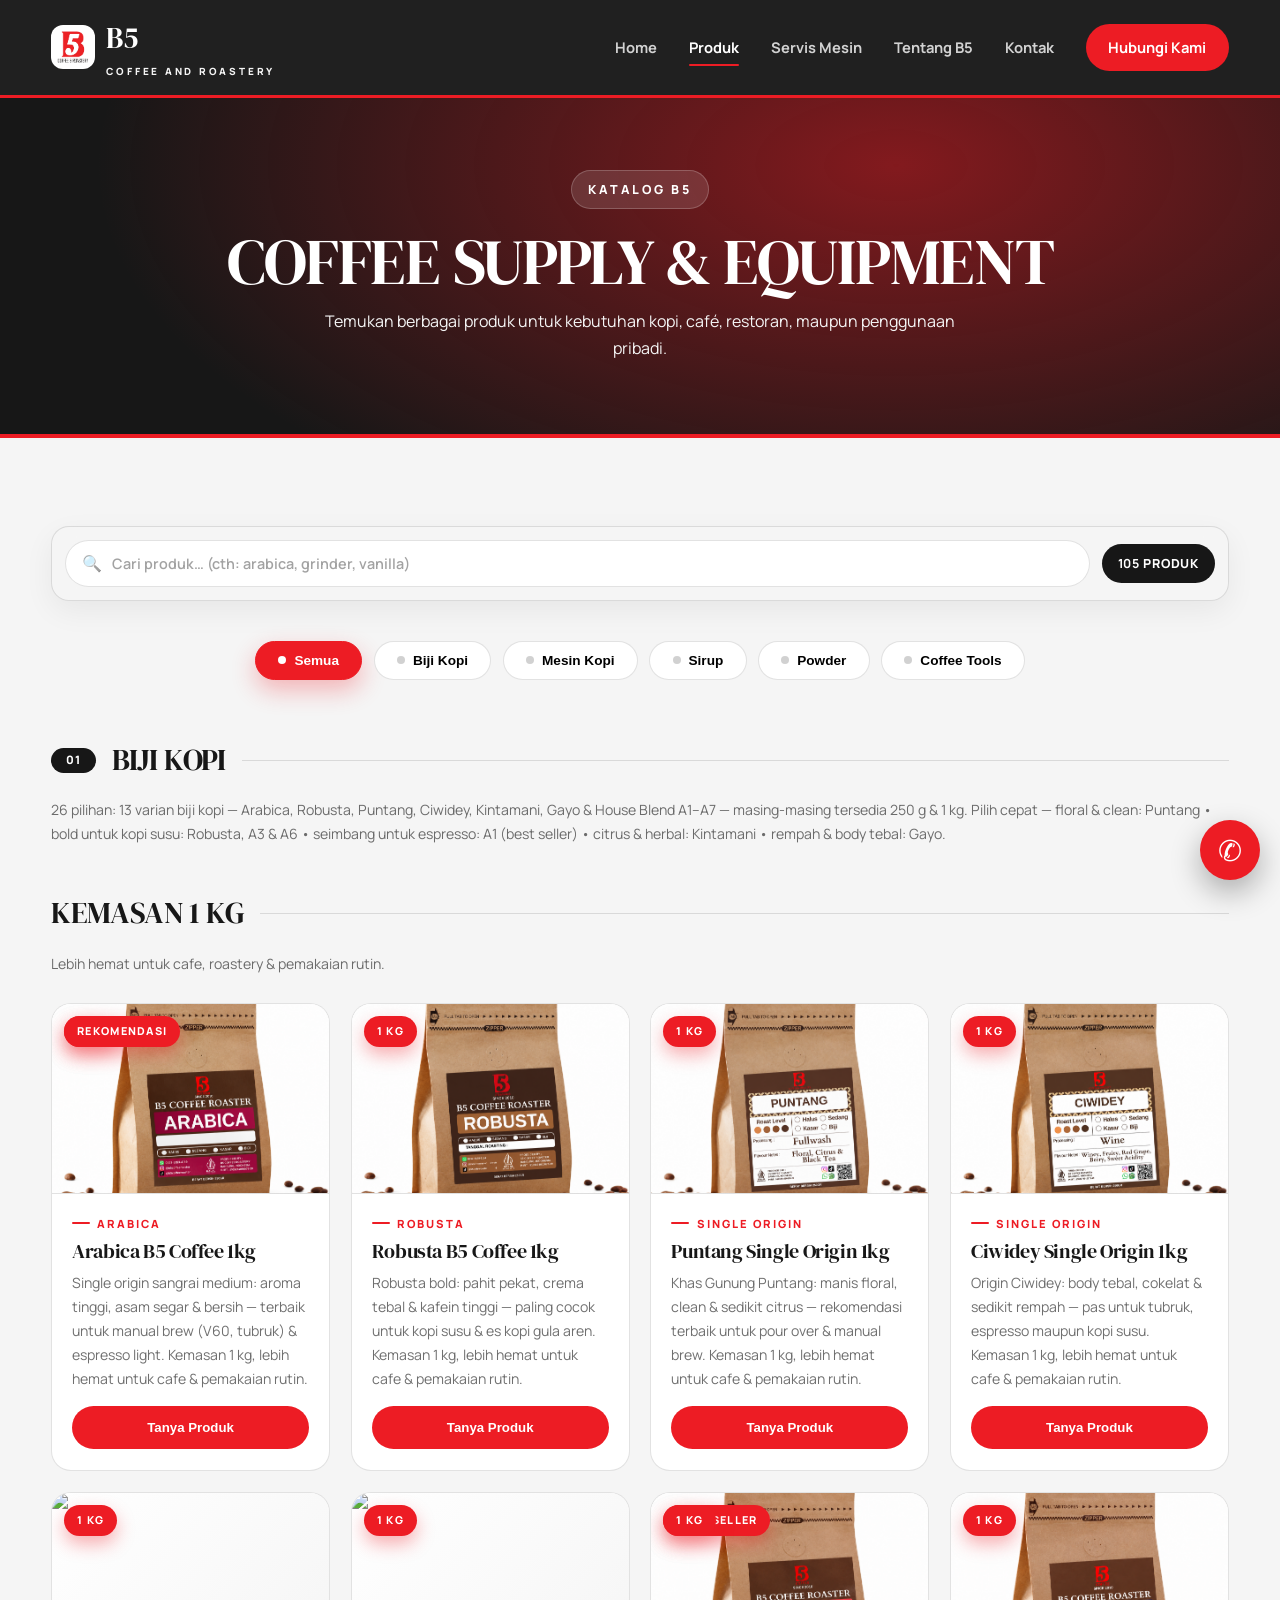
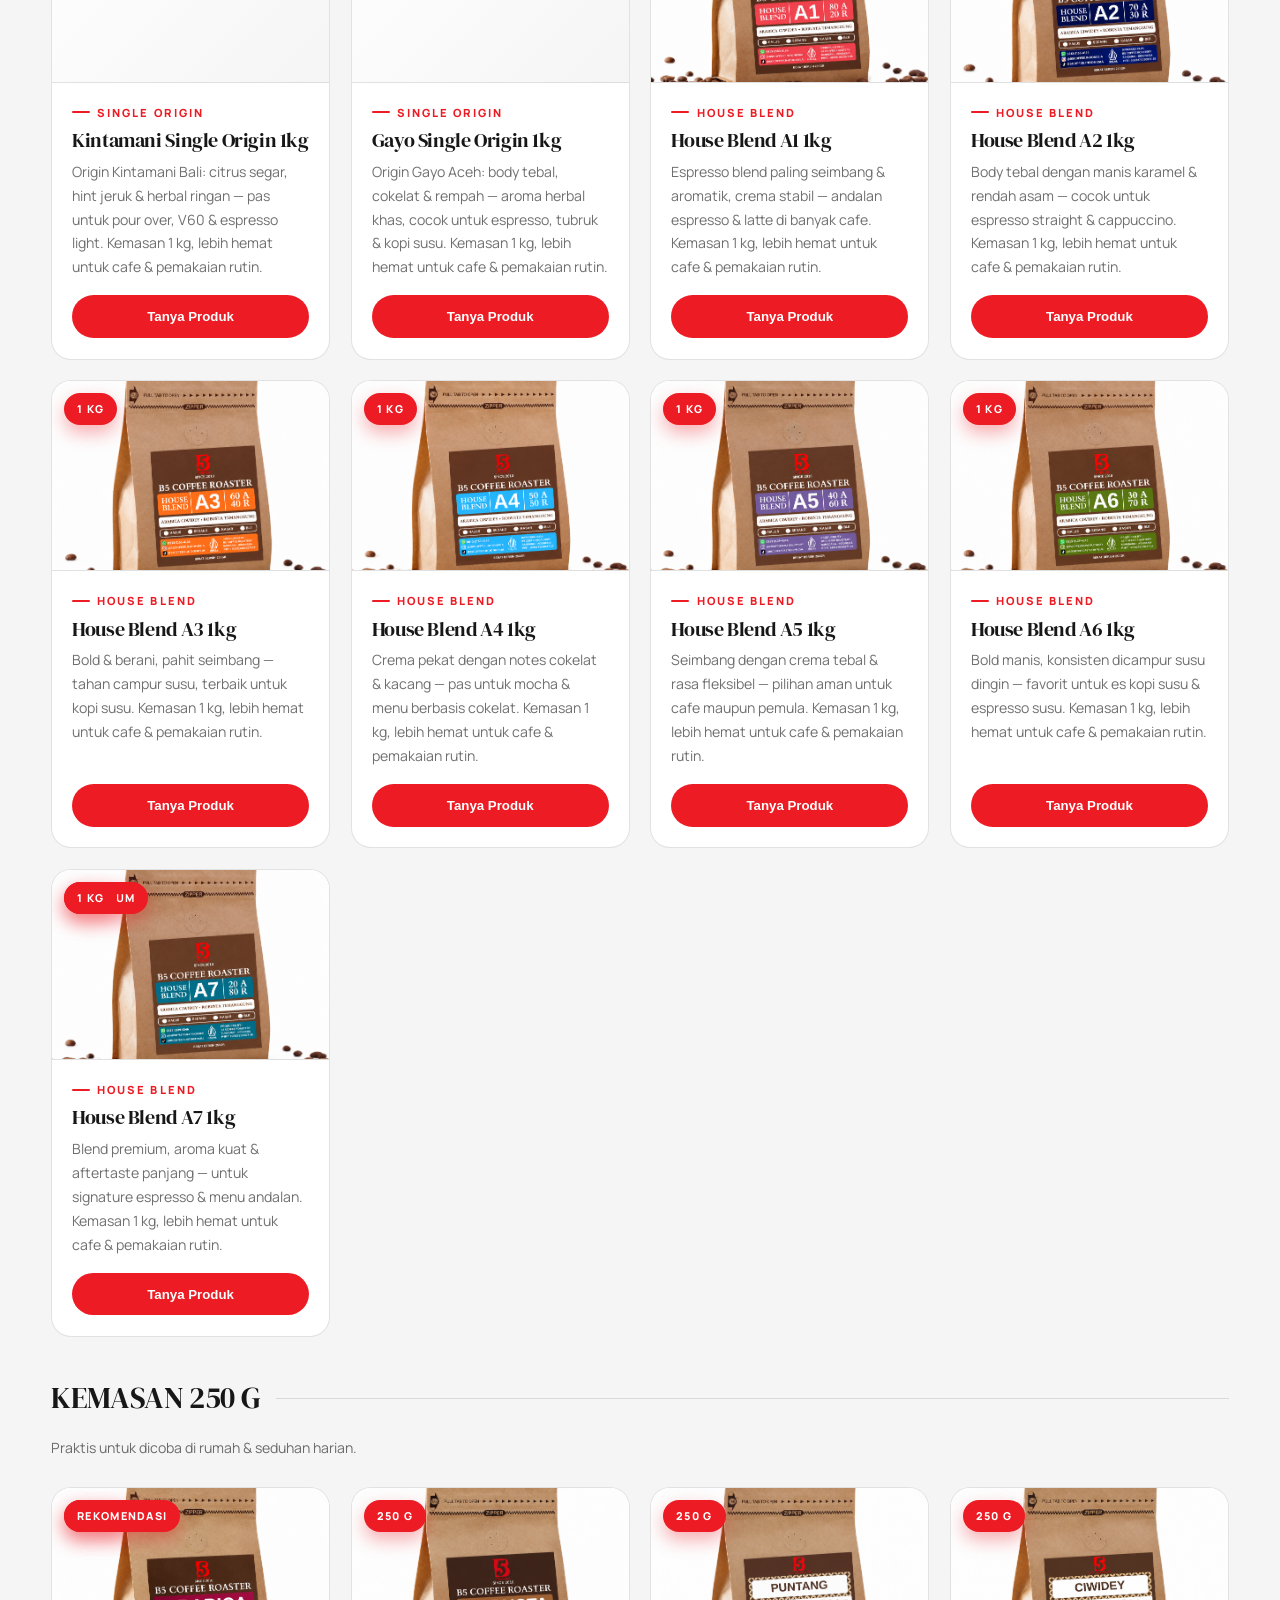
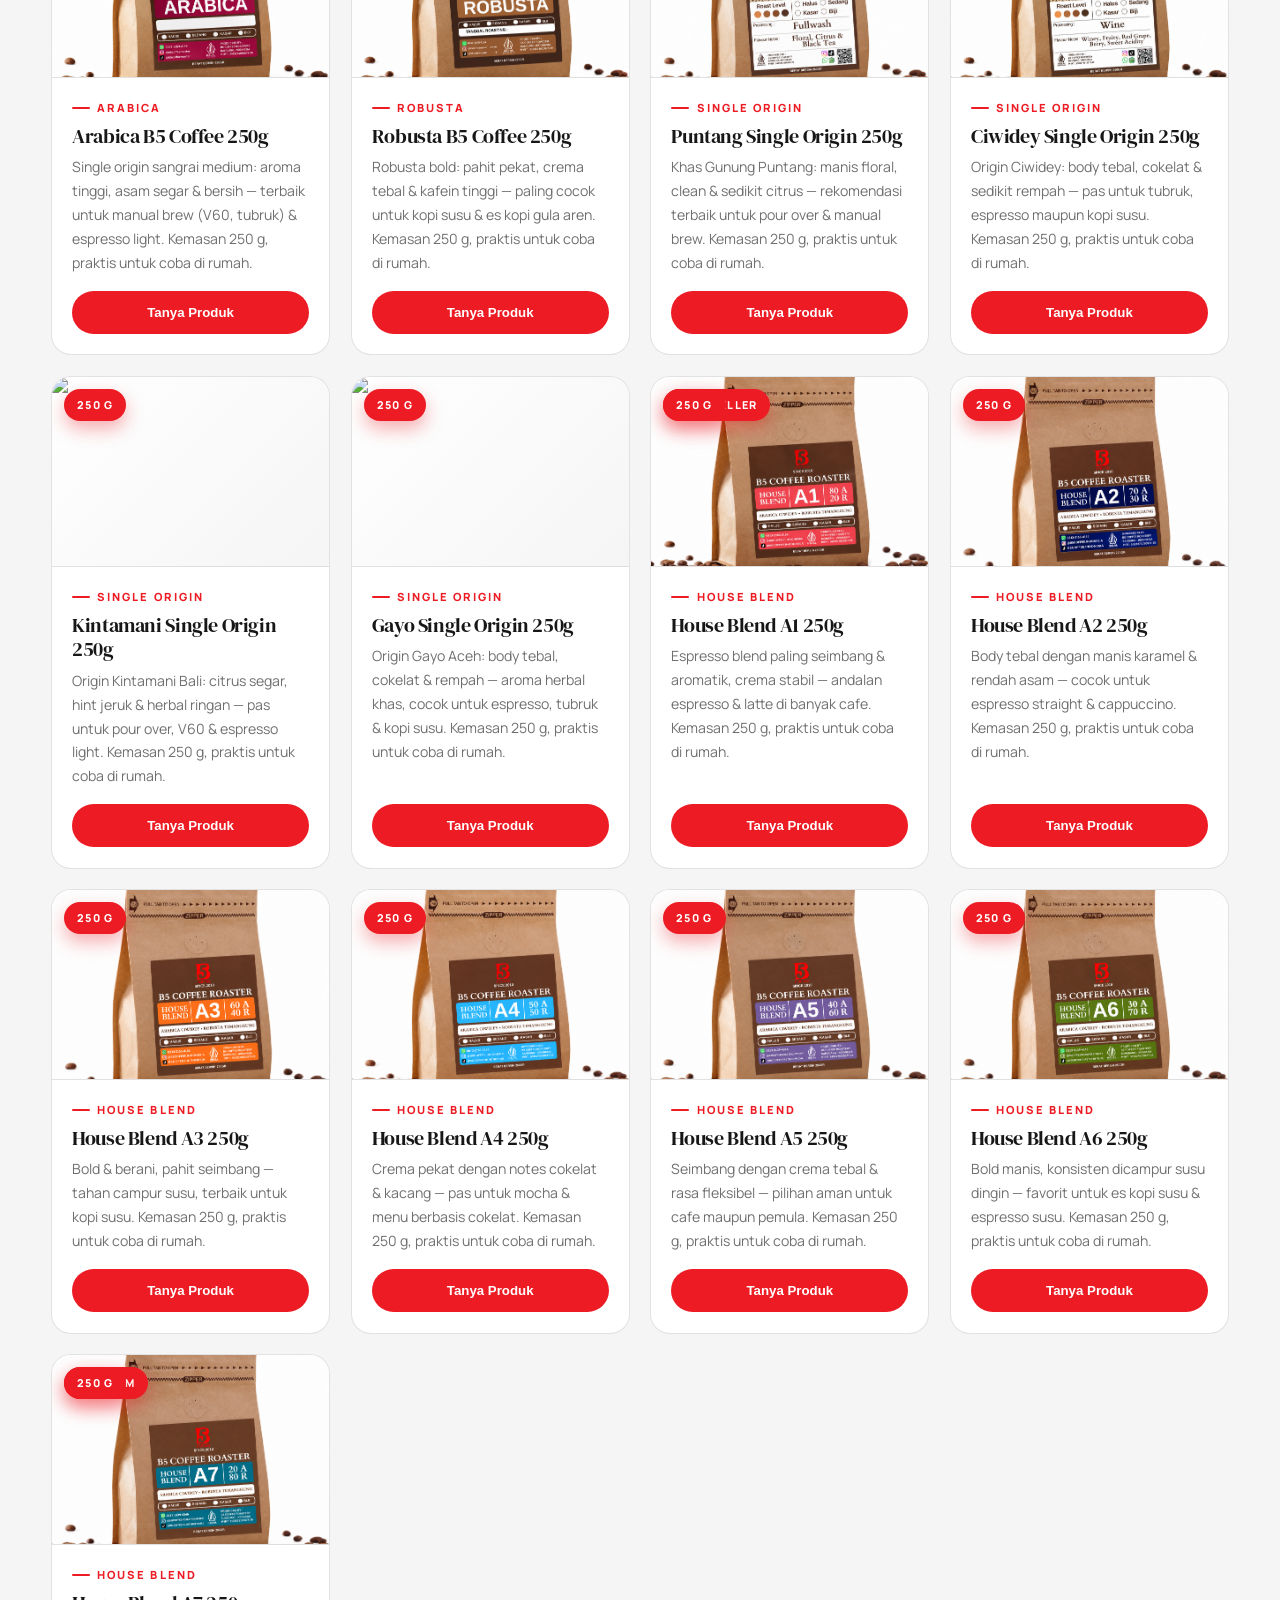
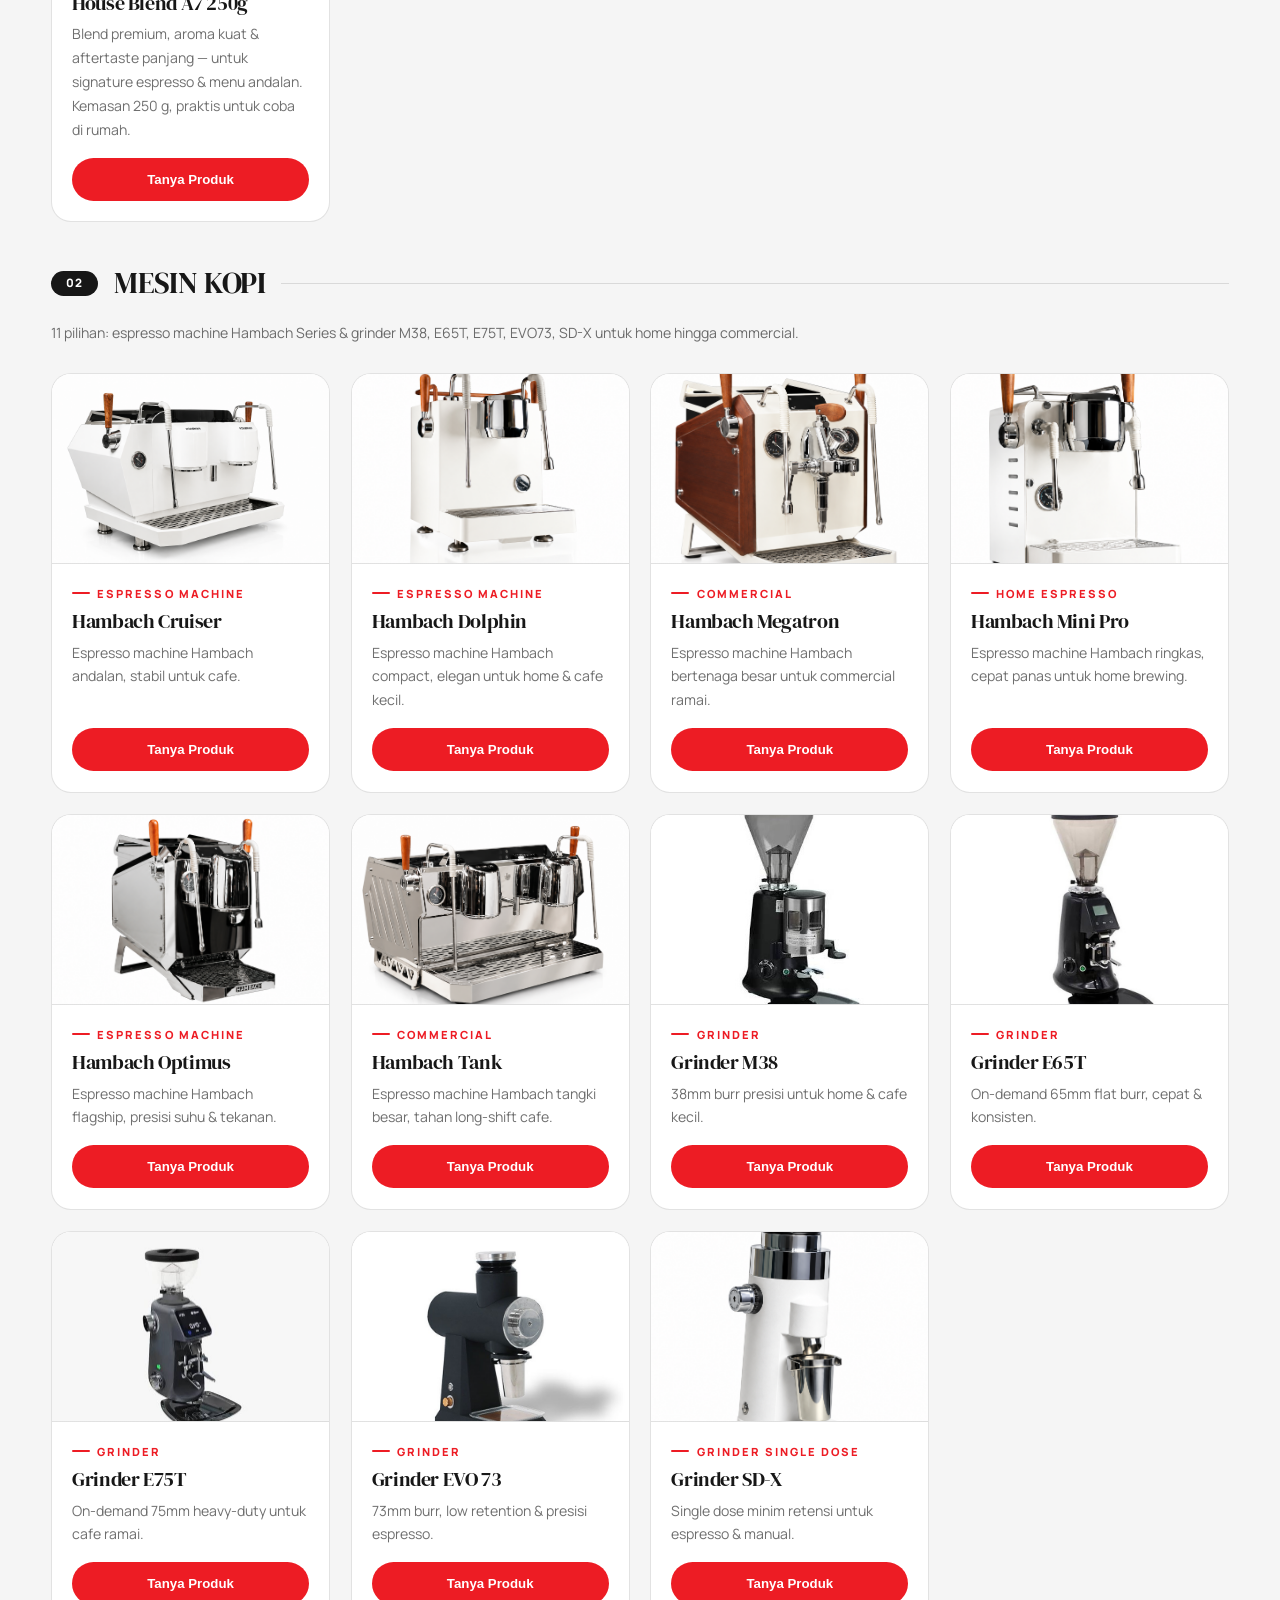
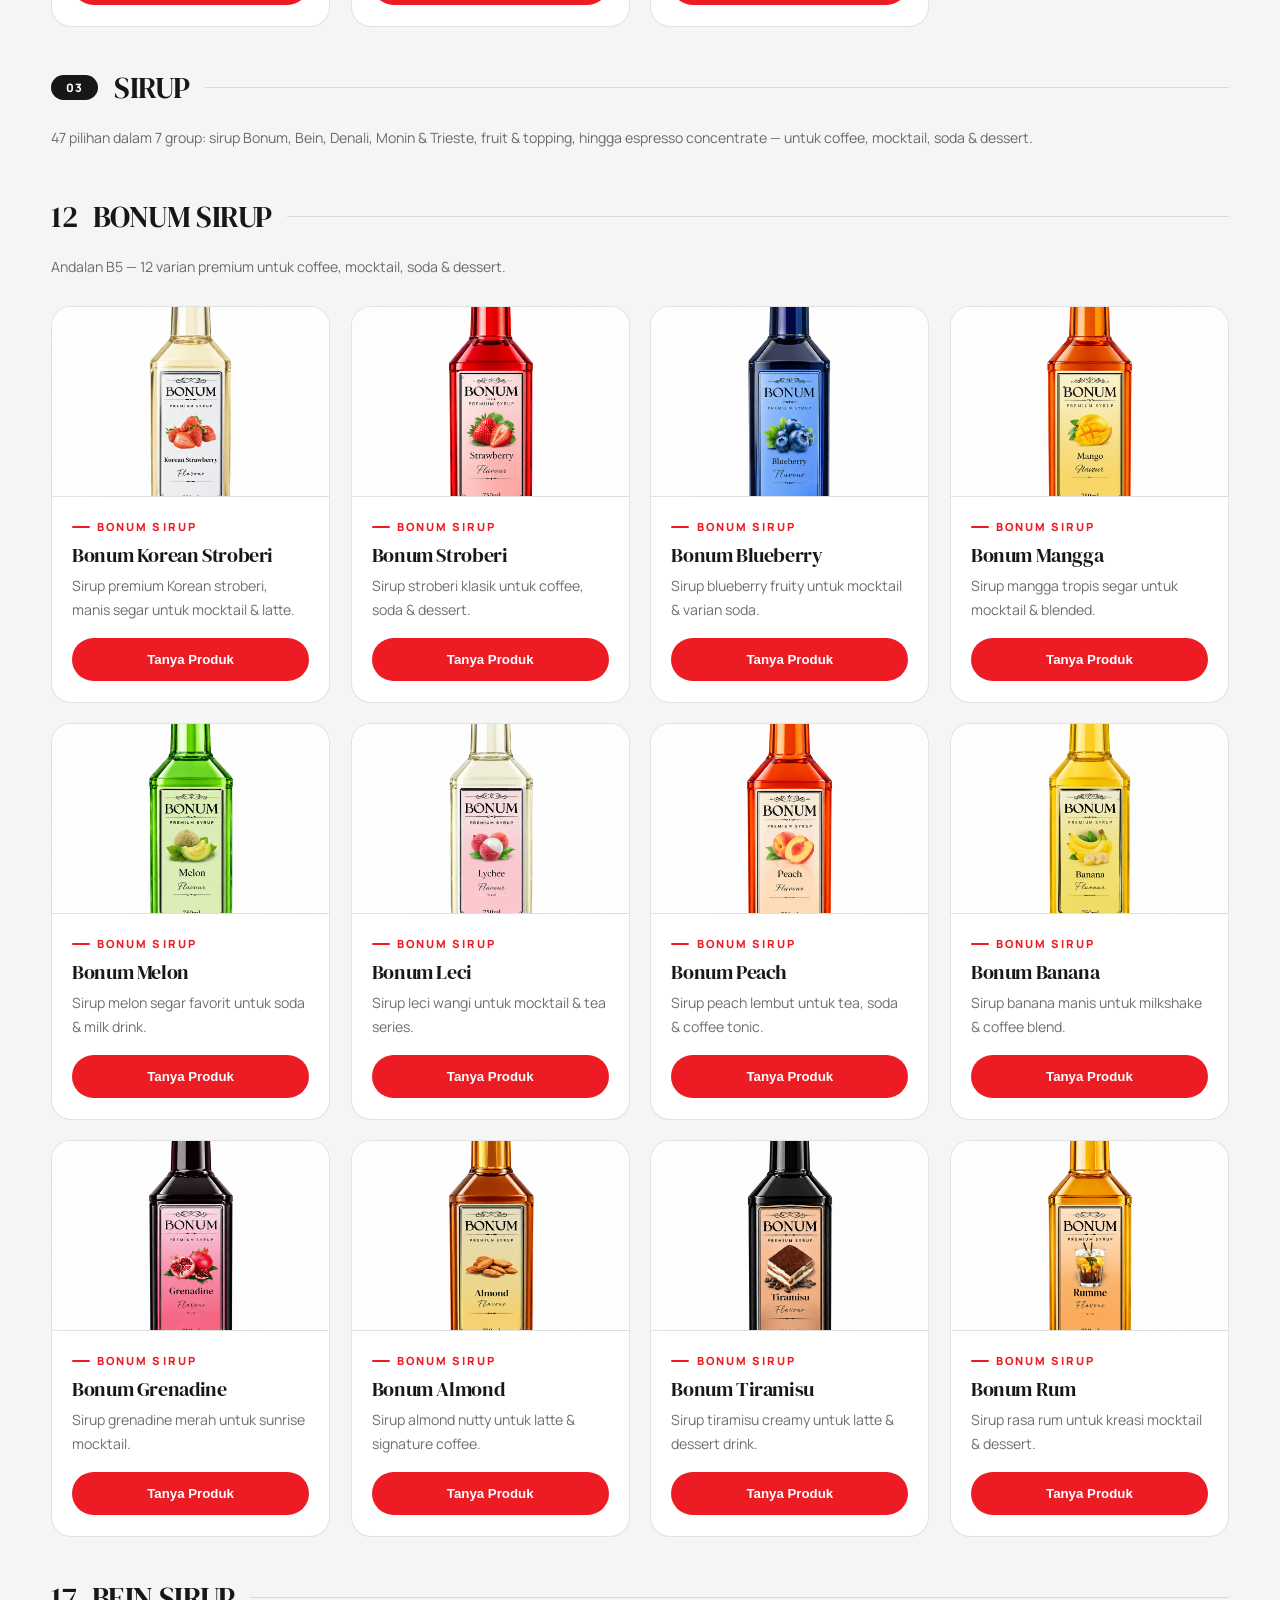
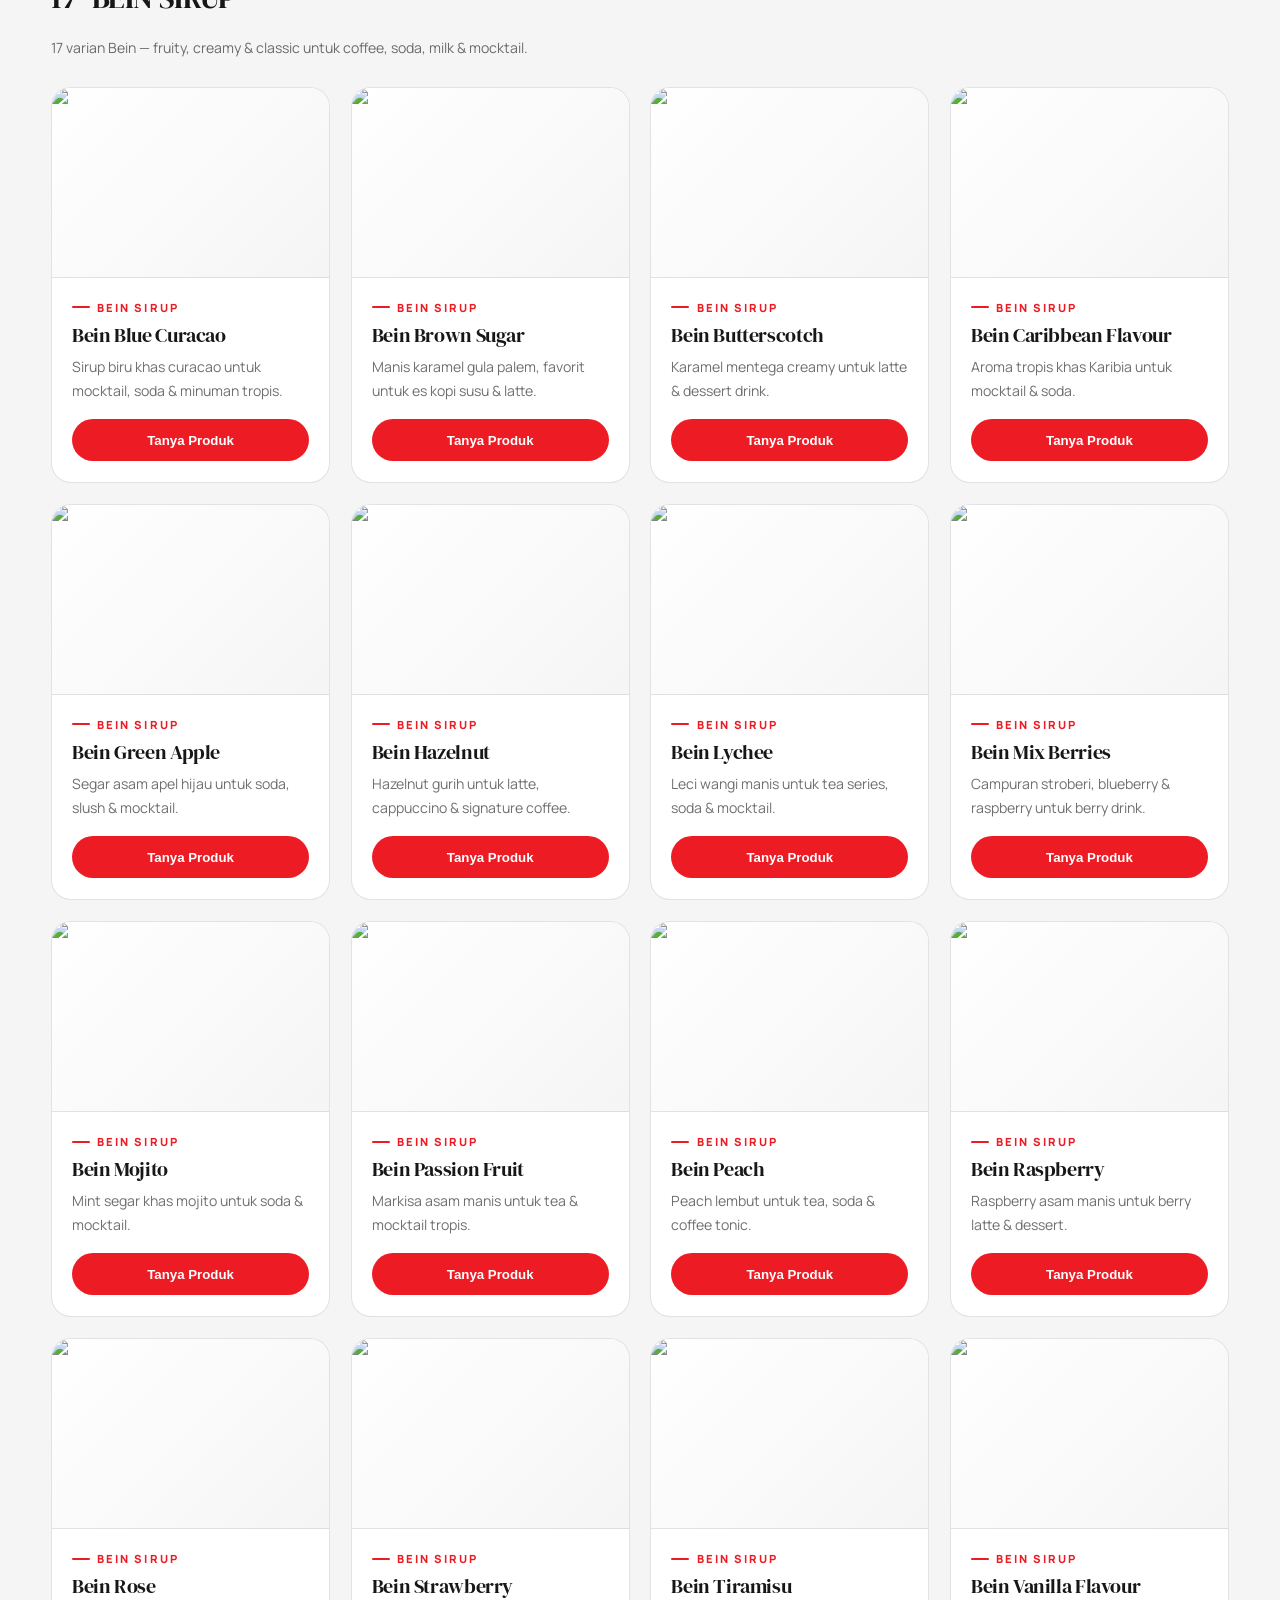
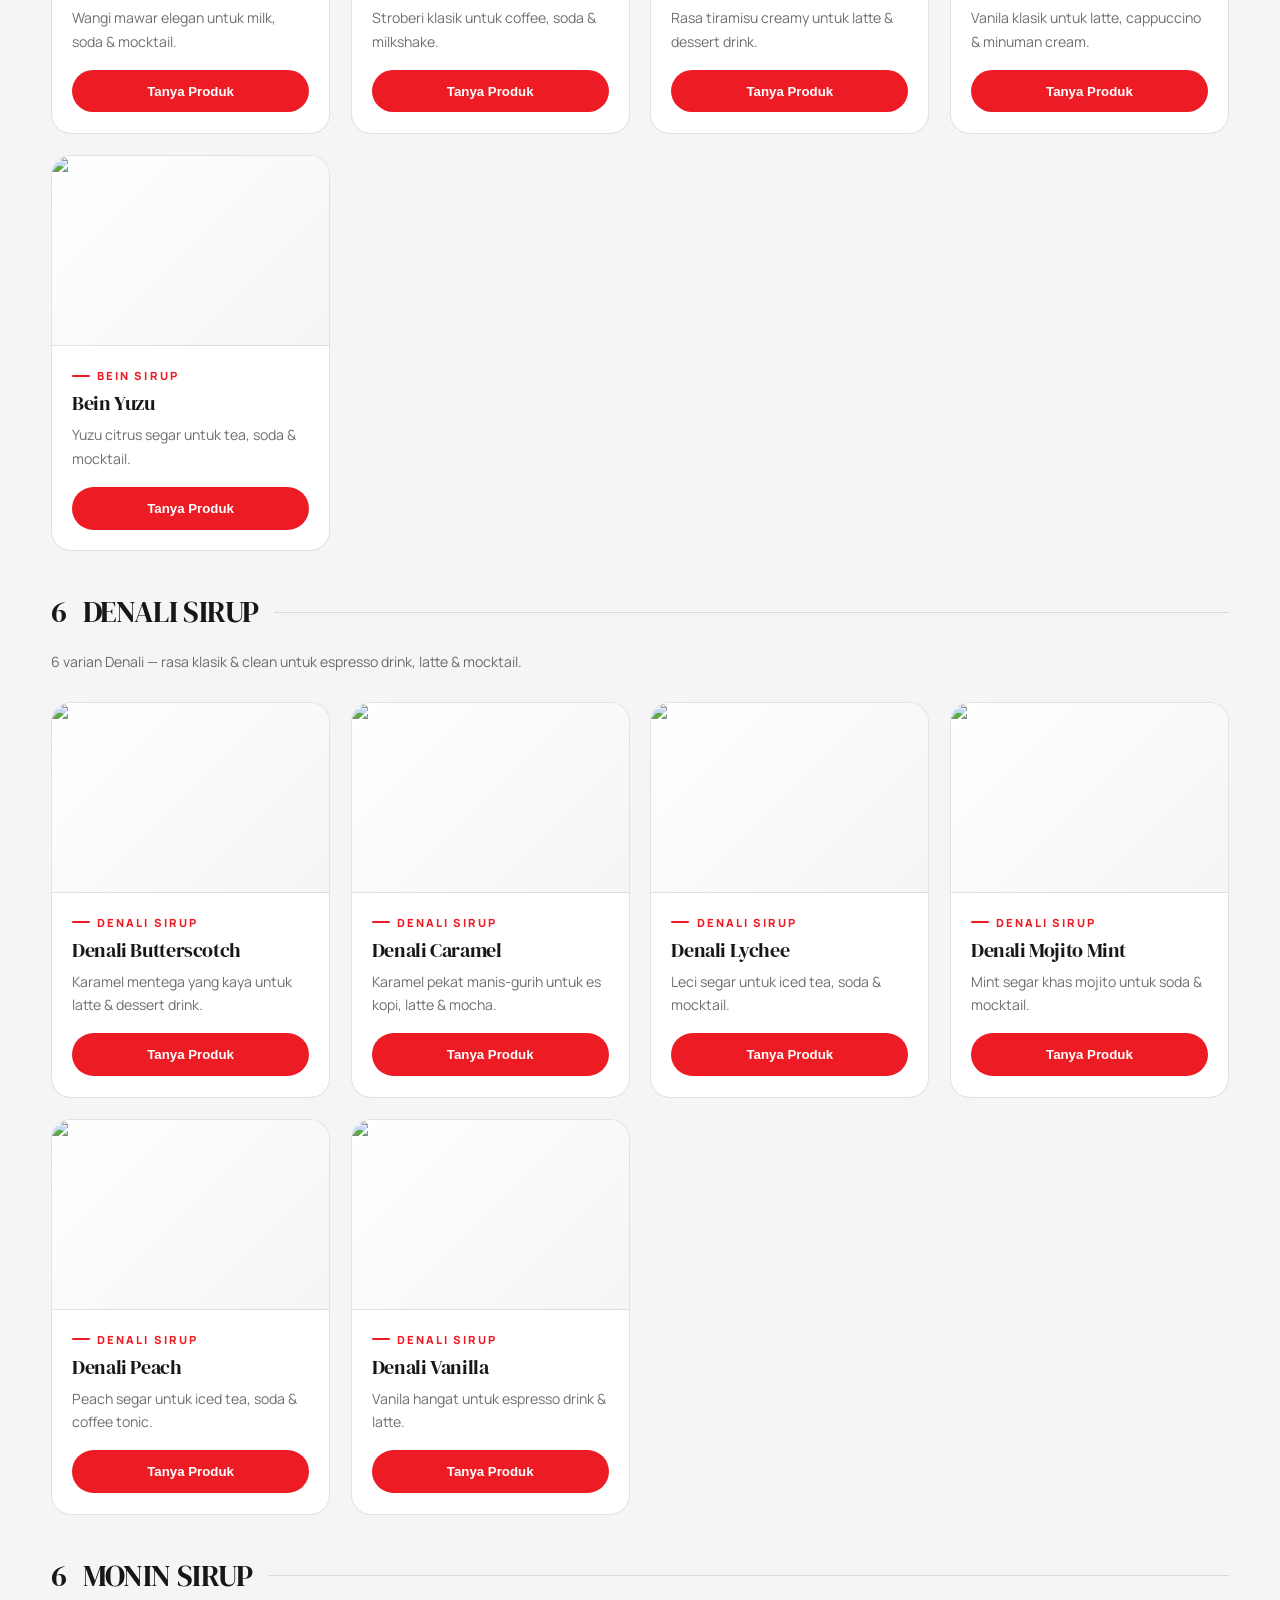
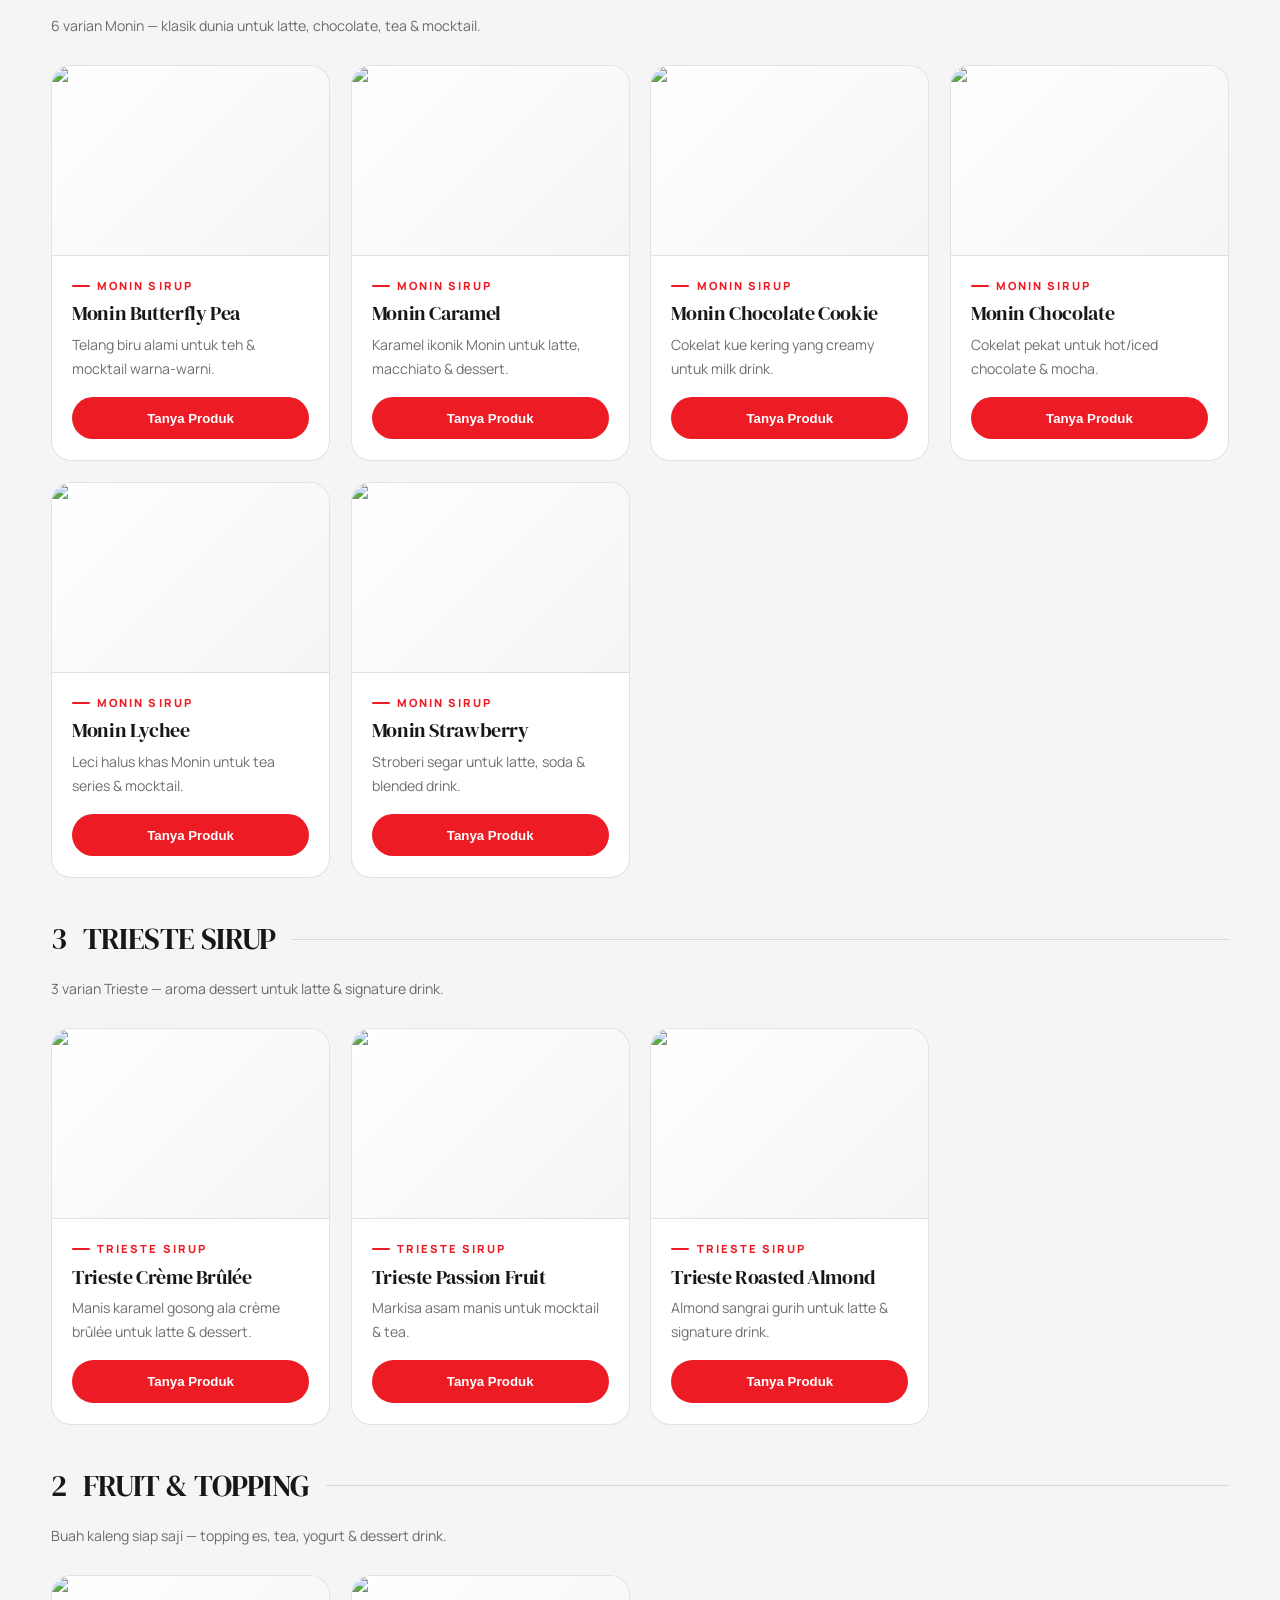
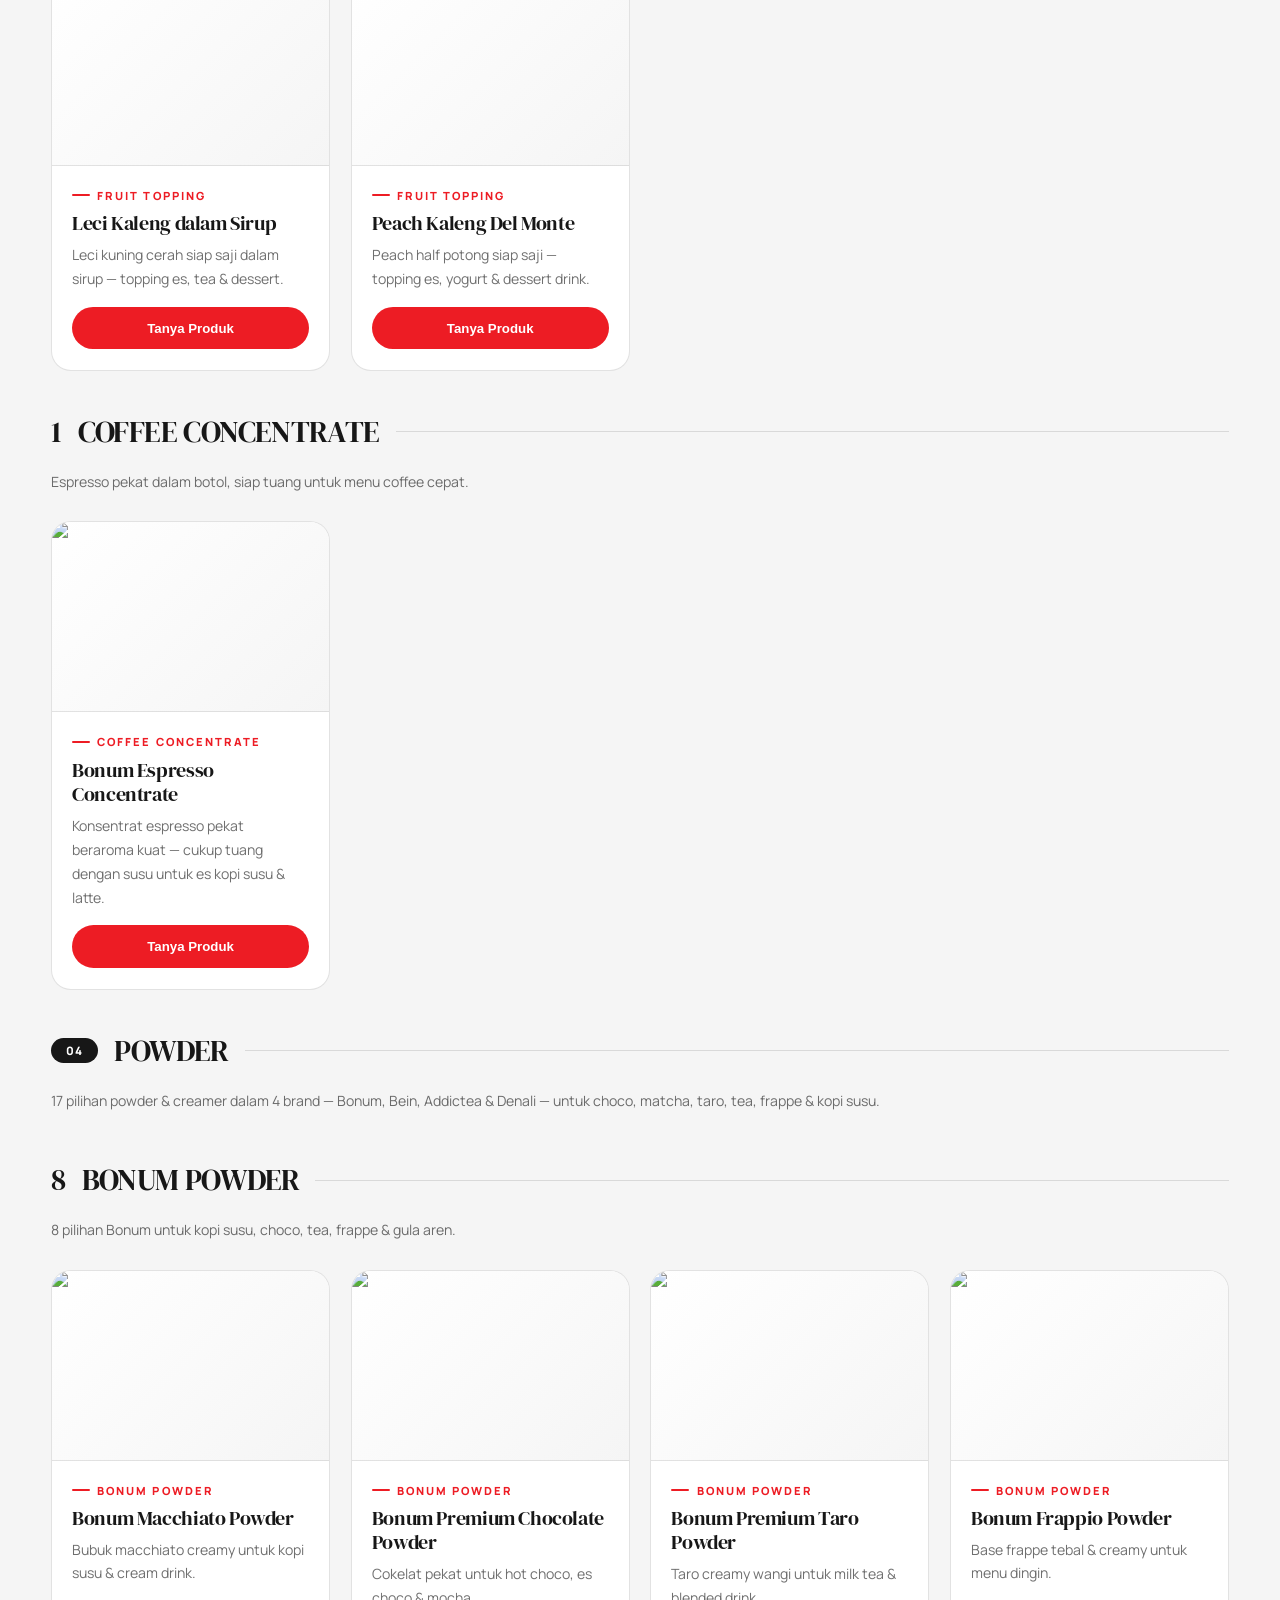
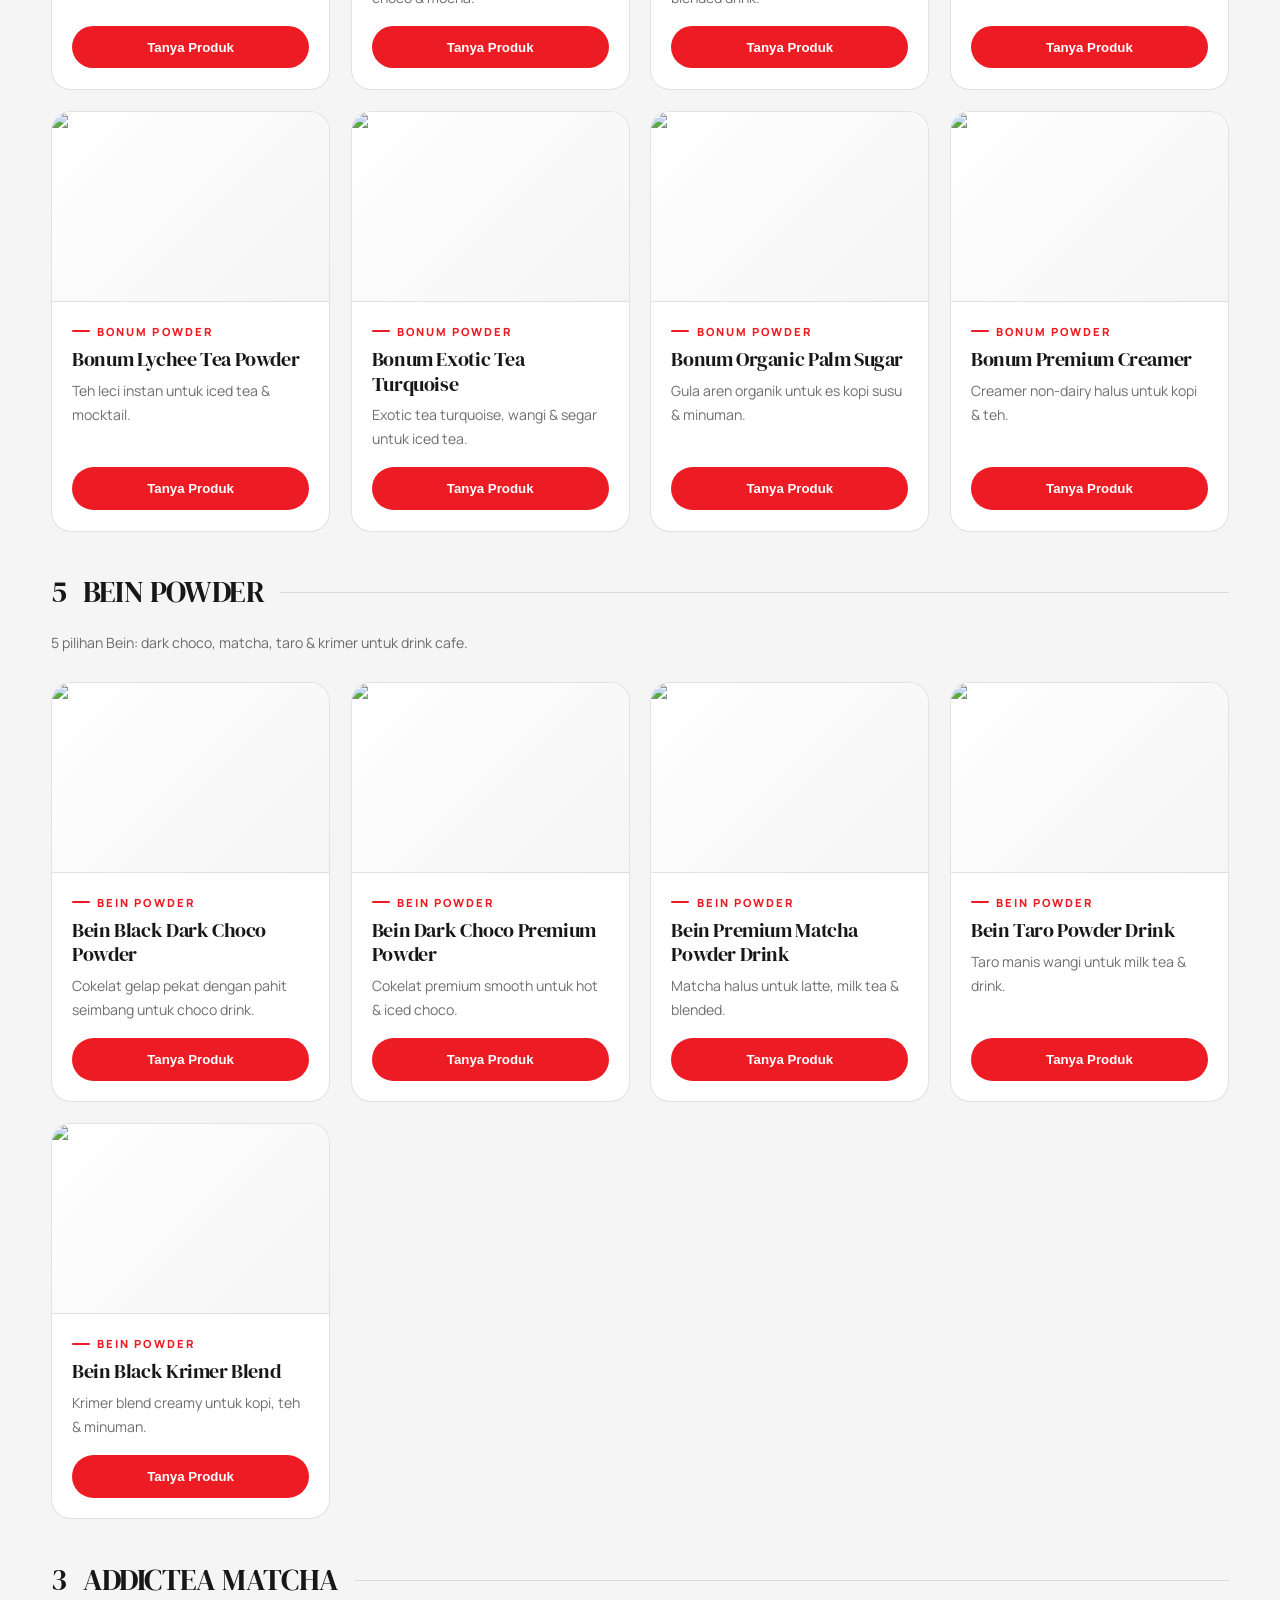
==== commit f11d6c06: "product" ====
--- a/produk.html
+++ b/produk.html
@@ -1,7 +1,7 @@
 <!DOCTYPE html><html lang="id"><head><meta charset="UTF-8"><meta name="viewport" content="width=device-width, initial-scale=1.0">
 <title>Produk — B5 Coffee Supply</title>
 <link href="https://fonts.googleapis.com/css2?family=DM+Serif+Display:ital@0;1&family=Manrope:wght@400;600;700;800&display=swap" rel="stylesheet">
-<link rel="stylesheet" href="assets/css/style.css">
+<link rel="stylesheet" href="assets/css/style.css">
 <link rel="icon" href="assets/logo.jpeg"></head><body>
 <nav class="navbar"><div class="container nav-inner">
 <a href="index.html" class="logo"><img src="assets/logo.jpeg" alt="Logo B5" class="logo-img"><span> B5<small>COFFEE AND ROASTERY</small></span></a>
@@ -11,7 +11,7 @@
 <section class="section"><div class="container">
 <div class="shop-toolbar">
 <div class="shop-search"><span class="s-ic">🔍</span><input id="shopSearch" type="search" placeholder="Cari produk… (cth: arabica, grinder, vanilla)" autocomplete="off"><button class="shop-clear" id="shopClear" aria-label="Hapus pencarian">×</button></div>
-<div class="shop-count" id="shopCount"><b>41</b> PRODUK</div>
+<div class="shop-count" id="shopCount"><b>105</b> PRODUK</div>
 </div>
 <div class="filter-bar">
 <button class="filter-btn active" data-filter="semua"><span class="f-dot"></span>Semua</button>
@@ -23,19 +23,38 @@
 </div>
 <div class="prod-grid" id="katalog">
 <h2 class="cat-title" data-group="biji" id="biji"><span class="cat-num">01</span><span class="cat-name">BIJI KOPI</span></h2>
-<p class="cat-sub" data-sub="biji">11 varian: Arabica, Robusta, Puntang, Ciwidey & House Blend A1–A7 untuk espresso dan manual brew.</p>
+<p class="cat-sub" data-sub="biji">26 pilihan: 13 varian biji kopi — Arabica, Robusta, Puntang, Ciwidey, Kintamani, Gayo & House Blend A1–A7 — masing-masing tersedia 250 g & 1 kg. Pilih cepat — floral & clean: Puntang • bold untuk kopi susu: Robusta, A3 & A6 • seimbang untuk espresso: A1 (best seller) • citrus & herbal: Kintamani • rempah & body tebal: Gayo.</p>
 
-<article class="prod-card" data-cat="biji"><div class="prod-img has-photo"><img src="assets/arabica.png" alt="Arabica B5 Coffee" loading="lazy"></div><div class="body"><span class="pkat">Arabica</span><h3>Arabica B5 Coffee</h3><p>Single origin arabica pilihan, sangrai medium. 1kg.</p><div class="prod-foot"><button class="btn btn-primary btn-sm" onclick="tanyaProduk('Arabica B5 Coffee')">Tanya Produk</button></div></div></article>
-<article class="prod-card" data-cat="biji"><div class="prod-img has-photo"><img src="assets/robusta.png" alt="Robusta B5 Coffee" loading="lazy"></div><div class="body"><span class="pkat">Robusta</span><h3>Robusta B5 Coffee</h3><p>Robusta bold, pahit mantap untuk kopi susu. 1kg.</p><div class="prod-foot"><button class="btn btn-primary btn-sm" onclick="tanyaProduk('Robusta B5 Coffee')">Tanya Produk</button></div></div></article>
-<article class="prod-card" data-cat="biji"><div class="prod-img has-photo"><img src="assets/puntang.png" alt="Puntang Single Origin" loading="lazy"></div><div class="body"><span class="pkat">Single Origin</span><h3>Puntang Single Origin</h3><p>Khas Gunung Puntang, manis floral & clean. 1kg.</p><div class="prod-foot"><button class="btn btn-primary btn-sm" onclick="tanyaProduk('Puntang Single Origin')">Tanya Produk</button></div></div></article>
-<article class="prod-card" data-cat="biji"><div class="prod-img has-photo"><img src="assets/ciwidey.png" alt="Ciwidey Single Origin" loading="lazy"></div><div class="body"><span class="pkat">Single Origin</span><h3>Ciwidey Single Origin</h3><p>Origin Ciwidey, body tebal & cokelat. 1kg.</p><div class="prod-foot"><button class="btn btn-primary btn-sm" onclick="tanyaProduk('Ciwidey Single Origin')">Tanya Produk</button></div></div></article>
-<article class="prod-card" data-cat="biji"><div class="prod-img has-photo"><img src="assets/houseblenda1.png" alt="House Blend A1" loading="lazy"></div><div class="body"><span class="pkat">House Blend</span><h3>House Blend A1</h3><p>Espresso blend A1, seimbang & aromatik. 1kg.</p><div class="prod-foot"><button class="btn btn-primary btn-sm" onclick="tanyaProduk('House Blend A1')">Tanya Produk</button></div></div></article>
-<article class="prod-card" data-cat="biji"><div class="prod-img has-photo"><img src="assets/houseblenda2.png" alt="House Blend A2" loading="lazy"></div><div class="body"><span class="pkat">House Blend</span><h3>House Blend A2</h3><p>Espresso blend A2, body tebal & manis. 1kg.</p><div class="prod-foot"><button class="btn btn-primary btn-sm" onclick="tanyaProduk('House Blend A2')">Tanya Produk</button></div></div></article>
-<article class="prod-card" data-cat="biji"><div class="prod-img has-photo"><img src="assets/houseblenda3.png" alt="House Blend A3" loading="lazy"></div><div class="body"><span class="pkat">House Blend</span><h3>House Blend A3</h3><p>Espresso blend A3, bold untuk kopi susu. 1kg.</p><div class="prod-foot"><button class="btn btn-primary btn-sm" onclick="tanyaProduk('House Blend A3')">Tanya Produk</button></div></div></article>
-<article class="prod-card" data-cat="biji"><div class="prod-img has-photo"><img src="assets/houseblenda4.png" alt="House Blend A4" loading="lazy"></div><div class="body"><span class="pkat">House Blend</span><h3>House Blend A4</h3><p>Espresso blend A4, crema pekat & cokelat. 1kg.</p><div class="prod-foot"><button class="btn btn-primary btn-sm" onclick="tanyaProduk('House Blend A4')">Tanya Produk</button></div></div></article>
-<article class="prod-card" data-cat="biji"><div class="prod-img has-photo"><img src="assets/houseblenda5.png" alt="House Blend A5" loading="lazy"></div><div class="body"><span class="pkat">House Blend</span><h3>House Blend A5</h3><p>Espresso blend, crema tebal & seimbang. 1kg.</p><div class="prod-foot"><button class="btn btn-primary btn-sm" onclick="tanyaProduk('House Blend A5')">Tanya Produk</button></div></div></article>
-<article class="prod-card" data-cat="biji"><div class="prod-img has-photo"><img src="assets/houseblenda6.png" alt="House Blend A6" loading="lazy"></div><div class="body"><span class="pkat">House Blend</span><h3>House Blend A6</h3><p>Espresso blend, bold manis untuk milk coffee. 1kg.</p><div class="prod-foot"><button class="btn btn-primary btn-sm" onclick="tanyaProduk('House Blend A6')">Tanya Produk</button></div></div></article>
-<article class="prod-card" data-cat="biji"><div class="prod-img has-photo"><img src="assets/houseblenda7.png" alt="House Blend A7" loading="lazy"></div><div class="body"><span class="pkat">House Blend</span><h3>House Blend A7</h3><p>Espresso blend premium, aroma kuat. 1kg.</p><div class="prod-foot"><button class="btn btn-primary btn-sm" onclick="tanyaProduk('House Blend A7')">Tanya Produk</button></div></div></article>
+<h3 class="cat-title size-title" data-group="biji" data-size="1kg"><span class="cat-name">KEMASAN 1 KG</span></h3>
+<p class="cat-sub" data-sub="biji" data-size="1kg">Lebih hemat untuk cafe, roastery & pemakaian rutin.</p>
+<article class="prod-card" data-cat="biji" data-size="1kg"><div class="prod-img has-photo"><img src="assets/arabica.png" alt="Arabica B5 Coffee 1kg" loading="lazy"><span class="prod-badge weight">1 kg</span><span class="prod-badge">Rekomendasi</span></div><div class="body"><span class="pkat">Arabica</span><h3>Arabica B5 Coffee 1kg</h3><p>Single origin sangrai medium: aroma tinggi, asam segar & bersih — terbaik untuk manual brew (V60, tubruk) & espresso light. Kemasan 1 kg, lebih hemat untuk cafe & pemakaian rutin.</p><div class="prod-foot"><button class="btn btn-primary btn-sm" onclick="tanyaProduk('Arabica B5 Coffee 1kg')">Tanya Produk</button></div></div></article>
+<article class="prod-card" data-cat="biji" data-size="1kg"><div class="prod-img has-photo"><img src="assets/robusta.png" alt="Robusta B5 Coffee 1kg" loading="lazy"><span class="prod-badge weight">1 kg</span></div><div class="body"><span class="pkat">Robusta</span><h3>Robusta B5 Coffee 1kg</h3><p>Robusta bold: pahit pekat, crema tebal & kafein tinggi — paling cocok untuk kopi susu & es kopi gula aren. Kemasan 1 kg, lebih hemat untuk cafe & pemakaian rutin.</p><div class="prod-foot"><button class="btn btn-primary btn-sm" onclick="tanyaProduk('Robusta B5 Coffee 1kg')">Tanya Produk</button></div></div></article>
+<article class="prod-card" data-cat="biji" data-size="1kg"><div class="prod-img has-photo"><img src="assets/puntang.png" alt="Puntang Single Origin 1kg" loading="lazy"><span class="prod-badge weight">1 kg</span></div><div class="body"><span class="pkat">Single Origin</span><h3>Puntang Single Origin 1kg</h3><p>Khas Gunung Puntang: manis floral, clean & sedikit citrus — rekomendasi terbaik untuk pour over & manual brew. Kemasan 1 kg, lebih hemat untuk cafe & pemakaian rutin.</p><div class="prod-foot"><button class="btn btn-primary btn-sm" onclick="tanyaProduk('Puntang Single Origin 1kg')">Tanya Produk</button></div></div></article>
+<article class="prod-card" data-cat="biji" data-size="1kg"><div class="prod-img has-photo"><img src="assets/ciwidey.png" alt="Ciwidey Single Origin 1kg" loading="lazy"><span class="prod-badge weight">1 kg</span></div><div class="body"><span class="pkat">Single Origin</span><h3>Ciwidey Single Origin 1kg</h3><p>Origin Ciwidey: body tebal, cokelat & sedikit rempah — pas untuk tubruk, espresso maupun kopi susu. Kemasan 1 kg, lebih hemat untuk cafe & pemakaian rutin.</p><div class="prod-foot"><button class="btn btn-primary btn-sm" onclick="tanyaProduk('Ciwidey Single Origin 1kg')">Tanya Produk</button></div></div></article>
+<article class="prod-card" data-cat="biji" data-size="1kg"><div class="prod-img has-photo"><img src="assets/Kintamani Coffee Roastery Bag.png" alt="Kintamani Single Origin 1kg" loading="lazy"><span class="prod-badge weight">1 kg</span></div><div class="body"><span class="pkat">Single Origin</span><h3>Kintamani Single Origin 1kg</h3><p>Origin Kintamani Bali: citrus segar, hint jeruk & herbal ringan — pas untuk pour over, V60 & espresso light. Kemasan 1 kg, lebih hemat untuk cafe & pemakaian rutin.</p><div class="prod-foot"><button class="btn btn-primary btn-sm" onclick="tanyaProduk('Kintamani Single Origin 1kg')">Tanya Produk</button></div></div></article>
+<article class="prod-card" data-cat="biji" data-size="1kg"><div class="prod-img has-photo"><img src="assets/Gayo Coffee Pouch.png" alt="Gayo Single Origin 1kg" loading="lazy"><span class="prod-badge weight">1 kg</span></div><div class="body"><span class="pkat">Single Origin</span><h3>Gayo Single Origin 1kg</h3><p>Origin Gayo Aceh: body tebal, cokelat & rempah — aroma herbal khas, cocok untuk espresso, tubruk & kopi susu. Kemasan 1 kg, lebih hemat untuk cafe & pemakaian rutin.</p><div class="prod-foot"><button class="btn btn-primary btn-sm" onclick="tanyaProduk('Gayo Single Origin 1kg')">Tanya Produk</button></div></div></article>
+<article class="prod-card" data-cat="biji" data-size="1kg"><div class="prod-img has-photo"><img src="assets/houseblenda1.png" alt="House Blend A1 1kg" loading="lazy"><span class="prod-badge">Best Seller</span><span class="prod-badge weight">1 kg</span></div><div class="body"><span class="pkat">House Blend</span><h3>House Blend A1 1kg</h3><p>Espresso blend paling seimbang & aromatik, crema stabil — andalan espresso & latte di banyak cafe. Kemasan 1 kg, lebih hemat untuk cafe & pemakaian rutin.</p><div class="prod-foot"><button class="btn btn-primary btn-sm" onclick="tanyaProduk('House Blend A1 1kg')">Tanya Produk</button></div></div></article>
+<article class="prod-card" data-cat="biji" data-size="1kg"><div class="prod-img has-photo"><img src="assets/houseblenda2.png" alt="House Blend A2 1kg" loading="lazy"><span class="prod-badge weight">1 kg</span></div><div class="body"><span class="pkat">House Blend</span><h3>House Blend A2 1kg</h3><p>Body tebal dengan manis karamel & rendah asam — cocok untuk espresso straight & cappuccino. Kemasan 1 kg, lebih hemat untuk cafe & pemakaian rutin.</p><div class="prod-foot"><button class="btn btn-primary btn-sm" onclick="tanyaProduk('House Blend A2 1kg')">Tanya Produk</button></div></div></article>
+<article class="prod-card" data-cat="biji" data-size="1kg"><div class="prod-img has-photo"><img src="assets/houseblenda3.png" alt="House Blend A3 1kg" loading="lazy"><span class="prod-badge weight">1 kg</span></div><div class="body"><span class="pkat">House Blend</span><h3>House Blend A3 1kg</h3><p>Bold & berani, pahit seimbang — tahan campur susu, terbaik untuk kopi susu. Kemasan 1 kg, lebih hemat untuk cafe & pemakaian rutin.</p><div class="prod-foot"><button class="btn btn-primary btn-sm" onclick="tanyaProduk('House Blend A3 1kg')">Tanya Produk</button></div></div></article>
+<article class="prod-card" data-cat="biji" data-size="1kg"><div class="prod-img has-photo"><img src="assets/houseblenda4.png" alt="House Blend A4 1kg" loading="lazy"><span class="prod-badge weight">1 kg</span></div><div class="body"><span class="pkat">House Blend</span><h3>House Blend A4 1kg</h3><p>Crema pekat dengan notes cokelat & kacang — pas untuk mocha & menu berbasis cokelat. Kemasan 1 kg, lebih hemat untuk cafe & pemakaian rutin.</p><div class="prod-foot"><button class="btn btn-primary btn-sm" onclick="tanyaProduk('House Blend A4 1kg')">Tanya Produk</button></div></div></article>
+<article class="prod-card" data-cat="biji" data-size="1kg"><div class="prod-img has-photo"><img src="assets/houseblenda5.png" alt="House Blend A5 1kg" loading="lazy"><span class="prod-badge weight">1 kg</span></div><div class="body"><span class="pkat">House Blend</span><h3>House Blend A5 1kg</h3><p>Seimbang dengan crema tebal & rasa fleksibel — pilihan aman untuk cafe maupun pemula. Kemasan 1 kg, lebih hemat untuk cafe & pemakaian rutin.</p><div class="prod-foot"><button class="btn btn-primary btn-sm" onclick="tanyaProduk('House Blend A5 1kg')">Tanya Produk</button></div></div></article>
+<article class="prod-card" data-cat="biji" data-size="1kg"><div class="prod-img has-photo"><img src="assets/houseblenda6.png" alt="House Blend A6 1kg" loading="lazy"><span class="prod-badge weight">1 kg</span></div><div class="body"><span class="pkat">House Blend</span><h3>House Blend A6 1kg</h3><p>Bold manis, konsisten dicampur susu dingin — favorit untuk es kopi susu & espresso susu. Kemasan 1 kg, lebih hemat untuk cafe & pemakaian rutin.</p><div class="prod-foot"><button class="btn btn-primary btn-sm" onclick="tanyaProduk('House Blend A6 1kg')">Tanya Produk</button></div></div></article>
+<article class="prod-card" data-cat="biji" data-size="1kg"><div class="prod-img has-photo"><img src="assets/houseblenda7.png" alt="House Blend A7 1kg" loading="lazy"><span class="prod-badge">Premium</span><span class="prod-badge weight">1 kg</span></div><div class="body"><span class="pkat">House Blend</span><h3>House Blend A7 1kg</h3><p>Blend premium, aroma kuat & aftertaste panjang — untuk signature espresso & menu andalan. Kemasan 1 kg, lebih hemat untuk cafe & pemakaian rutin.</p><div class="prod-foot"><button class="btn btn-primary btn-sm" onclick="tanyaProduk('House Blend A7 1kg')">Tanya Produk</button></div></div></article>
+<h3 class="cat-title size-title" data-group="biji" data-size="250g"><span class="cat-name">KEMASAN 250 G</span></h3>
+<p class="cat-sub" data-sub="biji" data-size="250g">Praktis untuk dicoba di rumah & seduhan harian.</p>
+<article class="prod-card" data-cat="biji" data-size="250g"><div class="prod-img has-photo"><img src="assets/arabica.png" alt="Arabica B5 Coffee 250g" loading="lazy"><span class="prod-badge weight">250 g</span><span class="prod-badge">Rekomendasi</span></div><div class="body"><span class="pkat">Arabica</span><h3>Arabica B5 Coffee 250g</h3><p>Single origin sangrai medium: aroma tinggi, asam segar & bersih — terbaik untuk manual brew (V60, tubruk) & espresso light. Kemasan 250 g, praktis untuk coba di rumah.</p><div class="prod-foot"><button class="btn btn-primary btn-sm" onclick="tanyaProduk('Arabica B5 Coffee 250g')">Tanya Produk</button></div></div></article>
+<article class="prod-card" data-cat="biji" data-size="250g"><div class="prod-img has-photo"><img src="assets/robusta.png" alt="Robusta B5 Coffee 250g" loading="lazy"><span class="prod-badge weight">250 g</span></div><div class="body"><span class="pkat">Robusta</span><h3>Robusta B5 Coffee 250g</h3><p>Robusta bold: pahit pekat, crema tebal & kafein tinggi — paling cocok untuk kopi susu & es kopi gula aren. Kemasan 250 g, praktis untuk coba di rumah.</p><div class="prod-foot"><button class="btn btn-primary btn-sm" onclick="tanyaProduk('Robusta B5 Coffee 250g')">Tanya Produk</button></div></div></article>
+<article class="prod-card" data-cat="biji" data-size="250g"><div class="prod-img has-photo"><img src="assets/puntang.png" alt="Puntang Single Origin 250g" loading="lazy"><span class="prod-badge weight">250 g</span></div><div class="body"><span class="pkat">Single Origin</span><h3>Puntang Single Origin 250g</h3><p>Khas Gunung Puntang: manis floral, clean & sedikit citrus — rekomendasi terbaik untuk pour over & manual brew. Kemasan 250 g, praktis untuk coba di rumah.</p><div class="prod-foot"><button class="btn btn-primary btn-sm" onclick="tanyaProduk('Puntang Single Origin 250g')">Tanya Produk</button></div></div></article>
+<article class="prod-card" data-cat="biji" data-size="250g"><div class="prod-img has-photo"><img src="assets/ciwidey.png" alt="Ciwidey Single Origin 250g" loading="lazy"><span class="prod-badge weight">250 g</span></div><div class="body"><span class="pkat">Single Origin</span><h3>Ciwidey Single Origin 250g</h3><p>Origin Ciwidey: body tebal, cokelat & sedikit rempah — pas untuk tubruk, espresso maupun kopi susu. Kemasan 250 g, praktis untuk coba di rumah.</p><div class="prod-foot"><button class="btn btn-primary btn-sm" onclick="tanyaProduk('Ciwidey Single Origin 250g')">Tanya Produk</button></div></div></article>
+<article class="prod-card" data-cat="biji" data-size="250g"><div class="prod-img has-photo"><img src="assets/Kintamani Coffee Roastery Bag.png" alt="Kintamani Single Origin 250g" loading="lazy"><span class="prod-badge weight">250 g</span></div><div class="body"><span class="pkat">Single Origin</span><h3>Kintamani Single Origin 250g</h3><p>Origin Kintamani Bali: citrus segar, hint jeruk & herbal ringan — pas untuk pour over, V60 & espresso light. Kemasan 250 g, praktis untuk coba di rumah.</p><div class="prod-foot"><button class="btn btn-primary btn-sm" onclick="tanyaProduk('Kintamani Single Origin 250g')">Tanya Produk</button></div></div></article>
+<article class="prod-card" data-cat="biji" data-size="250g"><div class="prod-img has-photo"><img src="assets/Gayo Coffee Pouch.png" alt="Gayo Single Origin 250g" loading="lazy"><span class="prod-badge weight">250 g</span></div><div class="body"><span class="pkat">Single Origin</span><h3>Gayo Single Origin 250g</h3><p>Origin Gayo Aceh: body tebal, cokelat & rempah — aroma herbal khas, cocok untuk espresso, tubruk & kopi susu. Kemasan 250 g, praktis untuk coba di rumah.</p><div class="prod-foot"><button class="btn btn-primary btn-sm" onclick="tanyaProduk('Gayo Single Origin 250g')">Tanya Produk</button></div></div></article>
+<article class="prod-card" data-cat="biji" data-size="250g"><div class="prod-img has-photo"><img src="assets/houseblenda1.png" alt="House Blend A1 250g" loading="lazy"><span class="prod-badge">Best Seller</span><span class="prod-badge weight">250 g</span></div><div class="body"><span class="pkat">House Blend</span><h3>House Blend A1 250g</h3><p>Espresso blend paling seimbang & aromatik, crema stabil — andalan espresso & latte di banyak cafe. Kemasan 250 g, praktis untuk coba di rumah.</p><div class="prod-foot"><button class="btn btn-primary btn-sm" onclick="tanyaProduk('House Blend A1 250g')">Tanya Produk</button></div></div></article>
+<article class="prod-card" data-cat="biji" data-size="250g"><div class="prod-img has-photo"><img src="assets/houseblenda2.png" alt="House Blend A2 250g" loading="lazy"><span class="prod-badge weight">250 g</span></div><div class="body"><span class="pkat">House Blend</span><h3>House Blend A2 250g</h3><p>Body tebal dengan manis karamel & rendah asam — cocok untuk espresso straight & cappuccino. Kemasan 250 g, praktis untuk coba di rumah.</p><div class="prod-foot"><button class="btn btn-primary btn-sm" onclick="tanyaProduk('House Blend A2 250g')">Tanya Produk</button></div></div></article>
+<article class="prod-card" data-cat="biji" data-size="250g"><div class="prod-img has-photo"><img src="assets/houseblenda3.png" alt="House Blend A3 250g" loading="lazy"><span class="prod-badge weight">250 g</span></div><div class="body"><span class="pkat">House Blend</span><h3>House Blend A3 250g</h3><p>Bold & berani, pahit seimbang — tahan campur susu, terbaik untuk kopi susu. Kemasan 250 g, praktis untuk coba di rumah.</p><div class="prod-foot"><button class="btn btn-primary btn-sm" onclick="tanyaProduk('House Blend A3 250g')">Tanya Produk</button></div></div></article>
+<article class="prod-card" data-cat="biji" data-size="250g"><div class="prod-img has-photo"><img src="assets/houseblenda4.png" alt="House Blend A4 250g" loading="lazy"><span class="prod-badge weight">250 g</span></div><div class="body"><span class="pkat">House Blend</span><h3>House Blend A4 250g</h3><p>Crema pekat dengan notes cokelat & kacang — pas untuk mocha & menu berbasis cokelat. Kemasan 250 g, praktis untuk coba di rumah.</p><div class="prod-foot"><button class="btn btn-primary btn-sm" onclick="tanyaProduk('House Blend A4 250g')">Tanya Produk</button></div></div></article>
+<article class="prod-card" data-cat="biji" data-size="250g"><div class="prod-img has-photo"><img src="assets/houseblenda5.png" alt="House Blend A5 250g" loading="lazy"><span class="prod-badge weight">250 g</span></div><div class="body"><span class="pkat">House Blend</span><h3>House Blend A5 250g</h3><p>Seimbang dengan crema tebal & rasa fleksibel — pilihan aman untuk cafe maupun pemula. Kemasan 250 g, praktis untuk coba di rumah.</p><div class="prod-foot"><button class="btn btn-primary btn-sm" onclick="tanyaProduk('House Blend A5 250g')">Tanya Produk</button></div></div></article>
+<article class="prod-card" data-cat="biji" data-size="250g"><div class="prod-img has-photo"><img src="assets/houseblenda6.png" alt="House Blend A6 250g" loading="lazy"><span class="prod-badge weight">250 g</span></div><div class="body"><span class="pkat">House Blend</span><h3>House Blend A6 250g</h3><p>Bold manis, konsisten dicampur susu dingin — favorit untuk es kopi susu & espresso susu. Kemasan 250 g, praktis untuk coba di rumah.</p><div class="prod-foot"><button class="btn btn-primary btn-sm" onclick="tanyaProduk('House Blend A6 250g')">Tanya Produk</button></div></div></article>
+<article class="prod-card" data-cat="biji" data-size="250g"><div class="prod-img has-photo"><img src="assets/houseblenda7.png" alt="House Blend A7 250g" loading="lazy"><span class="prod-badge">Premium</span><span class="prod-badge weight">250 g</span></div><div class="body"><span class="pkat">House Blend</span><h3>House Blend A7 250g</h3><p>Blend premium, aroma kuat & aftertaste panjang — untuk signature espresso & menu andalan. Kemasan 250 g, praktis untuk coba di rumah.</p><div class="prod-foot"><button class="btn btn-primary btn-sm" onclick="tanyaProduk('House Blend A7 250g')">Tanya Produk</button></div></div></article>
 <h2 class="cat-title" data-group="mesin" id="mesin"><span class="cat-num">02</span><span class="cat-name">MESIN KOPI</span></h2><p class="cat-sub" data-sub="mesin">11 pilihan: espresso machine Hambach Series & grinder M38, E65T, E75T, EVO73, SD-X untuk home hingga commercial.</p>
 <article class="prod-card" data-cat="mesin"><div class="prod-img has-photo"><img src="assets/hcruiser.png" alt="Hambach Cruiser Espresso Machine" loading="lazy"></div><div class="body"><span class="pkat">Espresso Machine</span><h3>Hambach Cruiser</h3><p>Espresso machine Hambach andalan, stabil untuk cafe.</p><div class="prod-foot"><button class="btn btn-primary btn-sm" onclick="tanyaProduk('Hambach Cruiser')">Tanya Produk</button></div></div></article>
 <article class="prod-card" data-cat="mesin"><div class="prod-img has-photo"><img src="assets/hdolpin.png" alt="Hambach Dolphin Espresso Machine" loading="lazy"></div><div class="body"><span class="pkat">Espresso Machine</span><h3>Hambach Dolphin</h3><p>Espresso machine Hambach compact, elegan untuk home & cafe kecil.</p><div class="prod-foot"><button class="btn btn-primary btn-sm" onclick="tanyaProduk('Hambach Dolphin')">Tanya Produk</button></div></div></article>
@@ -48,23 +67,93 @@
 <article class="prod-card" data-cat="mesin"><div class="prod-img has-photo"><img src="assets/e75t.jpeg" alt="Grinder E75T" loading="lazy"></div><div class="body"><span class="pkat">Grinder</span><h3>Grinder E75T</h3><p>On-demand 75mm heavy-duty untuk cafe ramai.</p><div class="prod-foot"><button class="btn btn-primary btn-sm" onclick="tanyaProduk('Grinder E75T')">Tanya Produk</button></div></div></article>
 <article class="prod-card" data-cat="mesin"><div class="prod-img has-photo"><img src="assets/evo73.jpg" alt="Grinder EVO73" loading="lazy"></div><div class="body"><span class="pkat">Grinder</span><h3>Grinder EVO 73</h3><p>73mm burr, low retention & presisi espresso.</p><div class="prod-foot"><button class="btn btn-primary btn-sm" onclick="tanyaProduk('Grinder EVO 73')">Tanya Produk</button></div></div></article>
 <article class="prod-card" data-cat="mesin"><div class="prod-img has-photo"><img src="assets/sd-x.png" alt="Grinder SD-X" loading="lazy"></div><div class="body"><span class="pkat">Grinder Single Dose</span><h3>Grinder SD-X</h3><p>Single dose minim retensi untuk espresso & manual.</p><div class="prod-foot"><button class="btn btn-primary btn-sm" onclick="tanyaProduk('Grinder SD-X')">Tanya Produk</button></div></div></article>
-<h2 class="cat-title" data-group="sirup" id="sirup"><span class="cat-num">03</span><span class="cat-name">SIRUP</span></h2><p class="cat-sub" data-sub="sirup">12 varian Bonum premium untuk coffee, mocktail & dessert.</p>
-<article class="prod-card" data-cat="sirup"><div class="prod-img has-photo"><img src="assets/bonumkoreanstroberi.png" alt="Bonum Korean Stroberi" loading="lazy"></div><div class="body"><span class="pkat">Bonum Sirup</span><h3>Bonum Korean Stroberi</h3><p>Sirup premium Korean stroberi, manis segar untuk mocktail & latte.</p><div class="prod-foot"><button class="btn btn-primary btn-sm" onclick="tanyaProduk('Bonum Korean Stroberi')">Tanya Produk</button></div></div></article>
-<article class="prod-card" data-cat="sirup"><div class="prod-img has-photo"><img src="assets/bonumstroberi.png" alt="Bonum Stroberi" loading="lazy"></div><div class="body"><span class="pkat">Bonum Sirup</span><h3>Bonum Stroberi</h3><p>Sirup stroberi klasik untuk coffee, soda & dessert.</p><div class="prod-foot"><button class="btn btn-primary btn-sm" onclick="tanyaProduk('Bonum Stroberi')">Tanya Produk</button></div></div></article>
-<article class="prod-card" data-cat="sirup"><div class="prod-img has-photo"><img src="assets/bonumbluberry.png" alt="Bonum Blueberry" loading="lazy"></div><div class="body"><span class="pkat">Bonum Sirup</span><h3>Bonum Blueberry</h3><p>Sirup blueberry fruity untuk mocktail & varian soda.</p><div class="prod-foot"><button class="btn btn-primary btn-sm" onclick="tanyaProduk('Bonum Blueberry')">Tanya Produk</button></div></div></article>
-<article class="prod-card" data-cat="sirup"><div class="prod-img has-photo"><img src="assets/bonummangga.png" alt="Bonum Mangga" loading="lazy"></div><div class="body"><span class="pkat">Bonum Sirup</span><h3>Bonum Mangga</h3><p>Sirup mangga tropis segar untuk mocktail & blended.</p><div class="prod-foot"><button class="btn btn-primary btn-sm" onclick="tanyaProduk('Bonum Mangga')">Tanya Produk</button></div></div></article>
-<article class="prod-card" data-cat="sirup"><div class="prod-img has-photo"><img src="assets/bonummelon.png" alt="Bonum Melon" loading="lazy"></div><div class="body"><span class="pkat">Bonum Sirup</span><h3>Bonum Melon</h3><p>Sirup melon segar favorit untuk soda & milk drink.</p><div class="prod-foot"><button class="btn btn-primary btn-sm" onclick="tanyaProduk('Bonum Melon')">Tanya Produk</button></div></div></article>
-<article class="prod-card" data-cat="sirup"><div class="prod-img has-photo"><img src="assets/bonumleci.png" alt="Bonum Leci" loading="lazy"></div><div class="body"><span class="pkat">Bonum Sirup</span><h3>Bonum Leci</h3><p>Sirup leci wangi untuk mocktail & tea series.</p><div class="prod-foot"><button class="btn btn-primary btn-sm" onclick="tanyaProduk('Bonum Leci')">Tanya Produk</button></div></div></article>
-<article class="prod-card" data-cat="sirup"><div class="prod-img has-photo"><img src="assets/bonumpeach.png" alt="Bonum Peach" loading="lazy"></div><div class="body"><span class="pkat">Bonum Sirup</span><h3>Bonum Peach</h3><p>Sirup peach lembut untuk tea, soda & coffee tonic.</p><div class="prod-foot"><button class="btn btn-primary btn-sm" onclick="tanyaProduk('Bonum Peach')">Tanya Produk</button></div></div></article>
-<article class="prod-card" data-cat="sirup"><div class="prod-img has-photo"><img src="assets/bonumbanana.png" alt="Bonum Banana" loading="lazy"></div><div class="body"><span class="pkat">Bonum Sirup</span><h3>Bonum Banana</h3><p>Sirup banana manis untuk milkshake & coffee blend.</p><div class="prod-foot"><button class="btn btn-primary btn-sm" onclick="tanyaProduk('Bonum Banana')">Tanya Produk</button></div></div></article>
-<article class="prod-card" data-cat="sirup"><div class="prod-img has-photo"><img src="assets/bonumgrenadine.png" alt="Bonum Grenadine" loading="lazy"></div><div class="body"><span class="pkat">Bonum Sirup</span><h3>Bonum Grenadine</h3><p>Sirup grenadine merah untuk sunrise mocktail.</p><div class="prod-foot"><button class="btn btn-primary btn-sm" onclick="tanyaProduk('Bonum Grenadine')">Tanya Produk</button></div></div></article>
-<article class="prod-card" data-cat="sirup"><div class="prod-img has-photo"><img src="assets/bonumalmond.png" alt="Bonum Almond" loading="lazy"></div><div class="body"><span class="pkat">Bonum Sirup</span><h3>Bonum Almond</h3><p>Sirup almond nutty untuk latte & signature coffee.</p><div class="prod-foot"><button class="btn btn-primary btn-sm" onclick="tanyaProduk('Bonum Almond')">Tanya Produk</button></div></div></article>
-<article class="prod-card" data-cat="sirup"><div class="prod-img has-photo"><img src="assets/bonumtiramisu.png" alt="Bonum Tiramisu" loading="lazy"></div><div class="body"><span class="pkat">Bonum Sirup</span><h3>Bonum Tiramisu</h3><p>Sirup tiramisu creamy untuk latte & dessert drink.</p><div class="prod-foot"><button class="btn btn-primary btn-sm" onclick="tanyaProduk('Bonum Tiramisu')">Tanya Produk</button></div></div></article>
-<article class="prod-card" data-cat="sirup"><div class="prod-img has-photo"><img src="assets/bonumrumme.png" alt="Bonum Rum" loading="lazy"></div><div class="body"><span class="pkat">Bonum Sirup</span><h3>Bonum Rum</h3><p>Sirup rasa rum untuk kreasi mocktail & dessert.</p><div class="prod-foot"><button class="btn btn-primary btn-sm" onclick="tanyaProduk('Bonum Rum')">Tanya Produk</button></div></div></article>
-<h2 class="cat-title" data-group="powder" id="powder"><span class="cat-num">04</span><span class="cat-name">POWDER</span></h2><p class="cat-sub" data-sub="powder">Chocolate, matcha & flavored powder untuk kreasi menu cafe.</p>
-<article class="prod-card" data-cat="powder"><div class="prod-img"><span class="emoji-float">��</span></div><div class="body"><span class="pkat">1kg</span><h3>Chocolate Dark Powder</h3><p>Pekat untuk es & hot choco.</p><div class="prod-foot"><button class="btn btn-primary btn-sm" onclick="tanyaProduk('Chocolate Powder')">Tanya Produk</button></div></div></article>
-<article class="prod-card" data-cat="powder"><div class="prod-img"><span class="emoji-float">��</span></div><div class="body"><span class="pkat">1kg</span><h3>Matcha Premium</h3><p>Hijau cerah, earthy manis.</p><div class="prod-foot"><button class="btn btn-primary btn-sm" onclick="tanyaProduk('Matcha')">Tanya Produk</button></div></div></article>
-<article class="prod-card" data-cat="powder"><div class="prod-img"><span class="emoji-float">��</span></div><div class="body"><span class="pkat">Flavored</span><h3>Taro Red Velvet Milk Tea</h3><p>Kreasi menu minuman cafe.</p><div class="prod-foot"><button class="btn btn-primary btn-sm" onclick="tanyaProduk('Flavored Powder')">Tanya Produk</button></div></div></article>
+<h2 class="cat-title" data-group="sirup" id="sirup"><span class="cat-num">03</span><span class="cat-name">SIRUP</span></h2><p class="cat-sub" data-sub="sirup">47 pilihan dalam 7 group: sirup Bonum, Bein, Denali, Monin & Trieste, fruit & topping, hingga espresso concentrate — untuk coffee, mocktail, soda & dessert.</p>
+<h3 class="cat-title brand-title" data-group="sirup" data-subgroup="bonum"><span class="brand-count">12</span><span class="cat-name">BONUM SIRUP</span></h3><p class="cat-sub brand-sub" data-sub="sirup" data-subgroup="bonum">Andalan B5 — 12 varian premium untuk coffee, mocktail, soda & dessert.</p>
+<article class="prod-card" data-cat="sirup" data-subgroup="bonum"><div class="prod-img has-photo"><img src="assets/bonumkoreanstroberi.png" alt="Bonum Korean Stroberi" loading="lazy"></div><div class="body"><span class="pkat">Bonum Sirup</span><h3>Bonum Korean Stroberi</h3><p>Sirup premium Korean stroberi, manis segar untuk mocktail & latte.</p><div class="prod-foot"><button class="btn btn-primary btn-sm" onclick="tanyaProduk('Bonum Korean Stroberi')">Tanya Produk</button></div></div></article>
+<article class="prod-card" data-cat="sirup" data-subgroup="bonum"><div class="prod-img has-photo"><img src="assets/bonumstroberi.png" alt="Bonum Stroberi" loading="lazy"></div><div class="body"><span class="pkat">Bonum Sirup</span><h3>Bonum Stroberi</h3><p>Sirup stroberi klasik untuk coffee, soda & dessert.</p><div class="prod-foot"><button class="btn btn-primary btn-sm" onclick="tanyaProduk('Bonum Stroberi')">Tanya Produk</button></div></div></article>
+<article class="prod-card" data-cat="sirup" data-subgroup="bonum"><div class="prod-img has-photo"><img src="assets/bonumbluberry.png" alt="Bonum Blueberry" loading="lazy"></div><div class="body"><span class="pkat">Bonum Sirup</span><h3>Bonum Blueberry</h3><p>Sirup blueberry fruity untuk mocktail & varian soda.</p><div class="prod-foot"><button class="btn btn-primary btn-sm" onclick="tanyaProduk('Bonum Blueberry')">Tanya Produk</button></div></div></article>
+<article class="prod-card" data-cat="sirup" data-subgroup="bonum"><div class="prod-img has-photo"><img src="assets/bonummangga.png" alt="Bonum Mangga" loading="lazy"></div><div class="body"><span class="pkat">Bonum Sirup</span><h3>Bonum Mangga</h3><p>Sirup mangga tropis segar untuk mocktail & blended.</p><div class="prod-foot"><button class="btn btn-primary btn-sm" onclick="tanyaProduk('Bonum Mangga')">Tanya Produk</button></div></div></article>
+<article class="prod-card" data-cat="sirup" data-subgroup="bonum"><div class="prod-img has-photo"><img src="assets/bonummelon.png" alt="Bonum Melon" loading="lazy"></div><div class="body"><span class="pkat">Bonum Sirup</span><h3>Bonum Melon</h3><p>Sirup melon segar favorit untuk soda & milk drink.</p><div class="prod-foot"><button class="btn btn-primary btn-sm" onclick="tanyaProduk('Bonum Melon')">Tanya Produk</button></div></div></article>
+<article class="prod-card" data-cat="sirup" data-subgroup="bonum"><div class="prod-img has-photo"><img src="assets/bonumleci.png" alt="Bonum Leci" loading="lazy"></div><div class="body"><span class="pkat">Bonum Sirup</span><h3>Bonum Leci</h3><p>Sirup leci wangi untuk mocktail & tea series.</p><div class="prod-foot"><button class="btn btn-primary btn-sm" onclick="tanyaProduk('Bonum Leci')">Tanya Produk</button></div></div></article>
+<article class="prod-card" data-cat="sirup" data-subgroup="bonum"><div class="prod-img has-photo"><img src="assets/bonumpeach.png" alt="Bonum Peach" loading="lazy"></div><div class="body"><span class="pkat">Bonum Sirup</span><h3>Bonum Peach</h3><p>Sirup peach lembut untuk tea, soda & coffee tonic.</p><div class="prod-foot"><button class="btn btn-primary btn-sm" onclick="tanyaProduk('Bonum Peach')">Tanya Produk</button></div></div></article>
+<article class="prod-card" data-cat="sirup" data-subgroup="bonum"><div class="prod-img has-photo"><img src="assets/bonumbanana.png" alt="Bonum Banana" loading="lazy"></div><div class="body"><span class="pkat">Bonum Sirup</span><h3>Bonum Banana</h3><p>Sirup banana manis untuk milkshake & coffee blend.</p><div class="prod-foot"><button class="btn btn-primary btn-sm" onclick="tanyaProduk('Bonum Banana')">Tanya Produk</button></div></div></article>
+<article class="prod-card" data-cat="sirup" data-subgroup="bonum"><div class="prod-img has-photo"><img src="assets/bonumgrenadine.png" alt="Bonum Grenadine" loading="lazy"></div><div class="body"><span class="pkat">Bonum Sirup</span><h3>Bonum Grenadine</h3><p>Sirup grenadine merah untuk sunrise mocktail.</p><div class="prod-foot"><button class="btn btn-primary btn-sm" onclick="tanyaProduk('Bonum Grenadine')">Tanya Produk</button></div></div></article>
+<article class="prod-card" data-cat="sirup" data-subgroup="bonum"><div class="prod-img has-photo"><img src="assets/bonumalmond.png" alt="Bonum Almond" loading="lazy"></div><div class="body"><span class="pkat">Bonum Sirup</span><h3>Bonum Almond</h3><p>Sirup almond nutty untuk latte & signature coffee.</p><div class="prod-foot"><button class="btn btn-primary btn-sm" onclick="tanyaProduk('Bonum Almond')">Tanya Produk</button></div></div></article>
+<article class="prod-card" data-cat="sirup" data-subgroup="bonum"><div class="prod-img has-photo"><img src="assets/bonumtiramisu.png" alt="Bonum Tiramisu" loading="lazy"></div><div class="body"><span class="pkat">Bonum Sirup</span><h3>Bonum Tiramisu</h3><p>Sirup tiramisu creamy untuk latte & dessert drink.</p><div class="prod-foot"><button class="btn btn-primary btn-sm" onclick="tanyaProduk('Bonum Tiramisu')">Tanya Produk</button></div></div></article>
+<article class="prod-card" data-cat="sirup" data-subgroup="bonum"><div class="prod-img has-photo"><img src="assets/bonumrumme.png" alt="Bonum Rum" loading="lazy"></div><div class="body"><span class="pkat">Bonum Sirup</span><h3>Bonum Rum</h3><p>Sirup rasa rum untuk kreasi mocktail & dessert.</p><div class="prod-foot"><button class="btn btn-primary btn-sm" onclick="tanyaProduk('Bonum Rum')">Tanya Produk</button></div></div></article>
+<h3 class="cat-title brand-title" data-group="sirup" data-subgroup="bein"><span class="brand-count">17</span><span class="cat-name">BEIN SIRUP</span></h3>
+<p class="cat-sub brand-sub" data-sub="sirup" data-subgroup="bein">17 varian Bein — fruity, creamy & classic untuk coffee, soda, milk & mocktail.</p>
+<article class="prod-card" data-cat="sirup" data-subgroup="bein"><div class="prod-img has-photo"><img src="assets/Bein Blue Curacao Syrup.png" alt="Bein Blue Curacao" loading="lazy"></div><div class="body"><span class="pkat">Bein Sirup</span><h3>Bein Blue Curacao</h3><p>Sirup biru khas curacao untuk mocktail, soda & minuman tropis.</p><div class="prod-foot"><button class="btn btn-primary btn-sm" onclick="tanyaProduk('Bein Blue Curacao')">Tanya Produk</button></div></div></article>
+<article class="prod-card" data-cat="sirup" data-subgroup="bein"><div class="prod-img has-photo"><img src="assets/Bein Brown Sugar Syrup.png" alt="Bein Brown Sugar" loading="lazy"></div><div class="body"><span class="pkat">Bein Sirup</span><h3>Bein Brown Sugar</h3><p>Manis karamel gula palem, favorit untuk es kopi susu & latte.</p><div class="prod-foot"><button class="btn btn-primary btn-sm" onclick="tanyaProduk('Bein Brown Sugar')">Tanya Produk</button></div></div></article>
+<article class="prod-card" data-cat="sirup" data-subgroup="bein"><div class="prod-img has-photo"><img src="assets/Bein Butterscotch Syrup.png" alt="Bein Butterscotch" loading="lazy"></div><div class="body"><span class="pkat">Bein Sirup</span><h3>Bein Butterscotch</h3><p>Karamel mentega creamy untuk latte & dessert drink.</p><div class="prod-foot"><button class="btn btn-primary btn-sm" onclick="tanyaProduk('Bein Butterscotch')">Tanya Produk</button></div></div></article>
+<article class="prod-card" data-cat="sirup" data-subgroup="bein"><div class="prod-img has-photo"><img src="assets/Bein Caribbean Flavour Syrup.png" alt="Bein Caribbean Flavour" loading="lazy"></div><div class="body"><span class="pkat">Bein Sirup</span><h3>Bein Caribbean Flavour</h3><p>Aroma tropis khas Karibia untuk mocktail & soda.</p><div class="prod-foot"><button class="btn btn-primary btn-sm" onclick="tanyaProduk('Bein Caribbean Flavour')">Tanya Produk</button></div></div></article>
+<article class="prod-card" data-cat="sirup" data-subgroup="bein"><div class="prod-img has-photo"><img src="assets/Bein Green Apple Syrup.png" alt="Bein Green Apple" loading="lazy"></div><div class="body"><span class="pkat">Bein Sirup</span><h3>Bein Green Apple</h3><p>Segar asam apel hijau untuk soda, slush & mocktail.</p><div class="prod-foot"><button class="btn btn-primary btn-sm" onclick="tanyaProduk('Bein Green Apple')">Tanya Produk</button></div></div></article>
+<article class="prod-card" data-cat="sirup" data-subgroup="bein"><div class="prod-img has-photo"><img src="assets/Bein Hazelnut Syrup.png" alt="Bein Hazelnut" loading="lazy"></div><div class="body"><span class="pkat">Bein Sirup</span><h3>Bein Hazelnut</h3><p>Hazelnut gurih untuk latte, cappuccino & signature coffee.</p><div class="prod-foot"><button class="btn btn-primary btn-sm" onclick="tanyaProduk('Bein Hazelnut')">Tanya Produk</button></div></div></article>
+<article class="prod-card" data-cat="sirup" data-subgroup="bein"><div class="prod-img has-photo"><img src="assets/Bein Lychee Syrup.png" alt="Bein Lychee" loading="lazy"></div><div class="body"><span class="pkat">Bein Sirup</span><h3>Bein Lychee</h3><p>Leci wangi manis untuk tea series, soda & mocktail.</p><div class="prod-foot"><button class="btn btn-primary btn-sm" onclick="tanyaProduk('Bein Lychee')">Tanya Produk</button></div></div></article>
+<article class="prod-card" data-cat="sirup" data-subgroup="bein"><div class="prod-img has-photo"><img src="assets/Bein Mix Berries Syrup.png" alt="Bein Mix Berries" loading="lazy"></div><div class="body"><span class="pkat">Bein Sirup</span><h3>Bein Mix Berries</h3><p>Campuran stroberi, blueberry & raspberry untuk berry drink.</p><div class="prod-foot"><button class="btn btn-primary btn-sm" onclick="tanyaProduk('Bein Mix Berries')">Tanya Produk</button></div></div></article>
+<article class="prod-card" data-cat="sirup" data-subgroup="bein"><div class="prod-img has-photo"><img src="assets/Bein Mojito Syrup.png" alt="Bein Mojito" loading="lazy"></div><div class="body"><span class="pkat">Bein Sirup</span><h3>Bein Mojito</h3><p>Mint segar khas mojito untuk soda & mocktail.</p><div class="prod-foot"><button class="btn btn-primary btn-sm" onclick="tanyaProduk('Bein Mojito')">Tanya Produk</button></div></div></article>
+<article class="prod-card" data-cat="sirup" data-subgroup="bein"><div class="prod-img has-photo"><img src="assets/Bein Passion Fruit Syrup.png" alt="Bein Passion Fruit" loading="lazy"></div><div class="body"><span class="pkat">Bein Sirup</span><h3>Bein Passion Fruit</h3><p>Markisa asam manis untuk tea & mocktail tropis.</p><div class="prod-foot"><button class="btn btn-primary btn-sm" onclick="tanyaProduk('Bein Passion Fruit')">Tanya Produk</button></div></div></article>
+<article class="prod-card" data-cat="sirup" data-subgroup="bein"><div class="prod-img has-photo"><img src="assets/Bein Peach Syrup.png" alt="Bein Peach" loading="lazy"></div><div class="body"><span class="pkat">Bein Sirup</span><h3>Bein Peach</h3><p>Peach lembut untuk tea, soda & coffee tonic.</p><div class="prod-foot"><button class="btn btn-primary btn-sm" onclick="tanyaProduk('Bein Peach')">Tanya Produk</button></div></div></article>
+<article class="prod-card" data-cat="sirup" data-subgroup="bein"><div class="prod-img has-photo"><img src="assets/Bein Raspberry Syrup.png" alt="Bein Raspberry" loading="lazy"></div><div class="body"><span class="pkat">Bein Sirup</span><h3>Bein Raspberry</h3><p>Raspberry asam manis untuk berry latte & dessert.</p><div class="prod-foot"><button class="btn btn-primary btn-sm" onclick="tanyaProduk('Bein Raspberry')">Tanya Produk</button></div></div></article>
+<article class="prod-card" data-cat="sirup" data-subgroup="bein"><div class="prod-img has-photo"><img src="assets/Bein Rose Syrup.png" alt="Bein Rose" loading="lazy"></div><div class="body"><span class="pkat">Bein Sirup</span><h3>Bein Rose</h3><p>Wangi mawar elegan untuk milk, soda & mocktail.</p><div class="prod-foot"><button class="btn btn-primary btn-sm" onclick="tanyaProduk('Bein Rose')">Tanya Produk</button></div></div></article>
+<article class="prod-card" data-cat="sirup" data-subgroup="bein"><div class="prod-img has-photo"><img src="assets/Bein Strawberry Syrup.png" alt="Bein Strawberry" loading="lazy"></div><div class="body"><span class="pkat">Bein Sirup</span><h3>Bein Strawberry</h3><p>Stroberi klasik untuk coffee, soda & milkshake.</p><div class="prod-foot"><button class="btn btn-primary btn-sm" onclick="tanyaProduk('Bein Strawberry')">Tanya Produk</button></div></div></article>
+<article class="prod-card" data-cat="sirup" data-subgroup="bein"><div class="prod-img has-photo"><img src="assets/Bein Tiramisu Syrup.png" alt="Bein Tiramisu" loading="lazy"></div><div class="body"><span class="pkat">Bein Sirup</span><h3>Bein Tiramisu</h3><p>Rasa tiramisu creamy untuk latte & dessert drink.</p><div class="prod-foot"><button class="btn btn-primary btn-sm" onclick="tanyaProduk('Bein Tiramisu')">Tanya Produk</button></div></div></article>
+<article class="prod-card" data-cat="sirup" data-subgroup="bein"><div class="prod-img has-photo"><img src="assets/Bein Vanilla Flavour  Syrup.png" alt="Bein Vanilla Flavour" loading="lazy"></div><div class="body"><span class="pkat">Bein Sirup</span><h3>Bein Vanilla Flavour</h3><p>Vanila klasik untuk latte, cappuccino & minuman cream.</p><div class="prod-foot"><button class="btn btn-primary btn-sm" onclick="tanyaProduk('Bein Vanilla Flavour')">Tanya Produk</button></div></div></article>
+<article class="prod-card" data-cat="sirup" data-subgroup="bein"><div class="prod-img has-photo"><img src="assets/Bein Yuzu Syrup.png" alt="Bein Yuzu" loading="lazy"></div><div class="body"><span class="pkat">Bein Sirup</span><h3>Bein Yuzu</h3><p>Yuzu citrus segar untuk tea, soda & mocktail.</p><div class="prod-foot"><button class="btn btn-primary btn-sm" onclick="tanyaProduk('Bein Yuzu')">Tanya Produk</button></div></div></article>
+<h3 class="cat-title brand-title" data-group="sirup" data-subgroup="denali"><span class="brand-count">6</span><span class="cat-name">DENALI SIRUP</span></h3>
+<p class="cat-sub brand-sub" data-sub="sirup" data-subgroup="denali">6 varian Denali — rasa klasik & clean untuk espresso drink, latte & mocktail.</p>
+<article class="prod-card" data-cat="sirup" data-subgroup="denali"><div class="prod-img has-photo"><img src="assets/Denali Butterscotch Syrup.png" alt="Denali Butterscotch" loading="lazy"></div><div class="body"><span class="pkat">Denali Sirup</span><h3>Denali Butterscotch</h3><p>Karamel mentega yang kaya untuk latte & dessert drink.</p><div class="prod-foot"><button class="btn btn-primary btn-sm" onclick="tanyaProduk('Denali Butterscotch')">Tanya Produk</button></div></div></article>
+<article class="prod-card" data-cat="sirup" data-subgroup="denali"><div class="prod-img has-photo"><img src="assets/Denali Caramel Syrup.png" alt="Denali Caramel" loading="lazy"></div><div class="body"><span class="pkat">Denali Sirup</span><h3>Denali Caramel</h3><p>Karamel pekat manis-gurih untuk es kopi, latte & mocha.</p><div class="prod-foot"><button class="btn btn-primary btn-sm" onclick="tanyaProduk('Denali Caramel')">Tanya Produk</button></div></div></article>
+<article class="prod-card" data-cat="sirup" data-subgroup="denali"><div class="prod-img has-photo"><img src="assets/Denali Lychee Syrup.png" alt="Denali Lychee" loading="lazy"></div><div class="body"><span class="pkat">Denali Sirup</span><h3>Denali Lychee</h3><p>Leci segar untuk iced tea, soda & mocktail.</p><div class="prod-foot"><button class="btn btn-primary btn-sm" onclick="tanyaProduk('Denali Lychee')">Tanya Produk</button></div></div></article>
+<article class="prod-card" data-cat="sirup" data-subgroup="denali"><div class="prod-img has-photo"><img src="assets/Denali Mojito Mint Syrup.png" alt="Denali Mojito Mint" loading="lazy"></div><div class="body"><span class="pkat">Denali Sirup</span><h3>Denali Mojito Mint</h3><p>Mint segar khas mojito untuk soda & mocktail.</p><div class="prod-foot"><button class="btn btn-primary btn-sm" onclick="tanyaProduk('Denali Mojito Mint')">Tanya Produk</button></div></div></article>
+<article class="prod-card" data-cat="sirup" data-subgroup="denali"><div class="prod-img has-photo"><img src="assets/Denali Peach Syrup.png" alt="Denali Peach" loading="lazy"></div><div class="body"><span class="pkat">Denali Sirup</span><h3>Denali Peach</h3><p>Peach segar untuk iced tea, soda & coffee tonic.</p><div class="prod-foot"><button class="btn btn-primary btn-sm" onclick="tanyaProduk('Denali Peach')">Tanya Produk</button></div></div></article>
+<article class="prod-card" data-cat="sirup" data-subgroup="denali"><div class="prod-img has-photo"><img src="assets/Denali Vanilla Syrup.png" alt="Denali Vanilla" loading="lazy"></div><div class="body"><span class="pkat">Denali Sirup</span><h3>Denali Vanilla</h3><p>Vanila hangat untuk espresso drink & latte.</p><div class="prod-foot"><button class="btn btn-primary btn-sm" onclick="tanyaProduk('Denali Vanilla')">Tanya Produk</button></div></div></article>
+<h3 class="cat-title brand-title" data-group="sirup" data-subgroup="monin"><span class="brand-count">6</span><span class="cat-name">MONIN SIRUP</span></h3>
+<p class="cat-sub brand-sub" data-sub="sirup" data-subgroup="monin">6 varian Monin — klasik dunia untuk latte, chocolate, tea & mocktail.</p>
+<article class="prod-card" data-cat="sirup" data-subgroup="monin"><div class="prod-img has-photo"><img src="assets/Monin Butterfly Pea Syrup.png" alt="Monin Butterfly Pea" loading="lazy"></div><div class="body"><span class="pkat">Monin Sirup</span><h3>Monin Butterfly Pea</h3><p>Telang biru alami untuk teh & mocktail warna-warni.</p><div class="prod-foot"><button class="btn btn-primary btn-sm" onclick="tanyaProduk('Monin Butterfly Pea')">Tanya Produk</button></div></div></article>
+<article class="prod-card" data-cat="sirup" data-subgroup="monin"><div class="prod-img has-photo"><img src="assets/Monin Caramel Syrup.png" alt="Monin Caramel" loading="lazy"></div><div class="body"><span class="pkat">Monin Sirup</span><h3>Monin Caramel</h3><p>Karamel ikonik Monin untuk latte, macchiato & dessert.</p><div class="prod-foot"><button class="btn btn-primary btn-sm" onclick="tanyaProduk('Monin Caramel')">Tanya Produk</button></div></div></article>
+<article class="prod-card" data-cat="sirup" data-subgroup="monin"><div class="prod-img has-photo"><img src="assets/Monin Chocolate Cookie Syrup.png" alt="Monin Chocolate Cookie" loading="lazy"></div><div class="body"><span class="pkat">Monin Sirup</span><h3>Monin Chocolate Cookie</h3><p>Cokelat kue kering yang creamy untuk milk drink.</p><div class="prod-foot"><button class="btn btn-primary btn-sm" onclick="tanyaProduk('Monin Chocolate Cookie')">Tanya Produk</button></div></div></article>
+<article class="prod-card" data-cat="sirup" data-subgroup="monin"><div class="prod-img has-photo"><img src="assets/Monin Chocolate Syrup.png" alt="Monin Chocolate" loading="lazy"></div><div class="body"><span class="pkat">Monin Sirup</span><h3>Monin Chocolate</h3><p>Cokelat pekat untuk hot/iced chocolate & mocha.</p><div class="prod-foot"><button class="btn btn-primary btn-sm" onclick="tanyaProduk('Monin Chocolate')">Tanya Produk</button></div></div></article>
+<article class="prod-card" data-cat="sirup" data-subgroup="monin"><div class="prod-img has-photo"><img src="assets/Monin Lychee Syrup.png" alt="Monin Lychee" loading="lazy"></div><div class="body"><span class="pkat">Monin Sirup</span><h3>Monin Lychee</h3><p>Leci halus khas Monin untuk tea series & mocktail.</p><div class="prod-foot"><button class="btn btn-primary btn-sm" onclick="tanyaProduk('Monin Lychee')">Tanya Produk</button></div></div></article>
+<article class="prod-card" data-cat="sirup" data-subgroup="monin"><div class="prod-img has-photo"><img src="assets/Monin Strawberry Syrup.png" alt="Monin Strawberry" loading="lazy"></div><div class="body"><span class="pkat">Monin Sirup</span><h3>Monin Strawberry</h3><p>Stroberi segar untuk latte, soda & blended drink.</p><div class="prod-foot"><button class="btn btn-primary btn-sm" onclick="tanyaProduk('Monin Strawberry')">Tanya Produk</button></div></div></article>
+<h3 class="cat-title brand-title" data-group="sirup" data-subgroup="trieste"><span class="brand-count">3</span><span class="cat-name">TRIESTE SIRUP</span></h3>
+<p class="cat-sub brand-sub" data-sub="sirup" data-subgroup="trieste">3 varian Trieste — aroma dessert untuk latte & signature drink.</p>
+<article class="prod-card" data-cat="sirup" data-subgroup="trieste"><div class="prod-img has-photo"><img src="assets/Trieste Crème Brûlée Syrup.png" alt="Trieste Crème Brûlée" loading="lazy"></div><div class="body"><span class="pkat">Trieste Sirup</span><h3>Trieste Crème Brûlée</h3><p>Manis karamel gosong ala crème brûlée untuk latte & dessert.</p><div class="prod-foot"><button class="btn btn-primary btn-sm" onclick="tanyaProduk('Trieste Crème Brûlée')">Tanya Produk</button></div></div></article>
+<article class="prod-card" data-cat="sirup" data-subgroup="trieste"><div class="prod-img has-photo"><img src="assets/Trieste Passion Fruit Syrup.png" alt="Trieste Passion Fruit" loading="lazy"></div><div class="body"><span class="pkat">Trieste Sirup</span><h3>Trieste Passion Fruit</h3><p>Markisa asam manis untuk mocktail & tea.</p><div class="prod-foot"><button class="btn btn-primary btn-sm" onclick="tanyaProduk('Trieste Passion Fruit')">Tanya Produk</button></div></div></article>
+<article class="prod-card" data-cat="sirup" data-subgroup="trieste"><div class="prod-img has-photo"><img src="assets/Trieste Roasted Almond Syrup.png" alt="Trieste Roasted Almond" loading="lazy"></div><div class="body"><span class="pkat">Trieste Sirup</span><h3>Trieste Roasted Almond</h3><p>Almond sangrai gurih untuk latte & signature drink.</p><div class="prod-foot"><button class="btn btn-primary btn-sm" onclick="tanyaProduk('Trieste Roasted Almond')">Tanya Produk</button></div></div></article>
+<h3 class="cat-title brand-title" data-group="sirup" data-subgroup="fruit"><span class="brand-count">2</span><span class="cat-name">FRUIT &amp; TOPPING</span></h3>
+<p class="cat-sub brand-sub" data-sub="sirup" data-subgroup="fruit">Buah kaleng siap saji — topping es, tea, yogurt & dessert drink.</p>
+<article class="prod-card" data-cat="sirup" data-subgroup="fruit"><div class="prod-img has-photo"><img src="assets/Bright Yellow Lychees in Syrup Can.png" alt="Leci Kaleng dalam Sirup" loading="lazy"></div><div class="body"><span class="pkat">Fruit Topping</span><h3>Leci Kaleng dalam Sirup</h3><p>Leci kuning cerah siap saji dalam sirup — topping es, tea & dessert.</p><div class="prod-foot"><button class="btn btn-primary btn-sm" onclick="tanyaProduk('Leci Kaleng dalam Sirup')">Tanya Produk</button></div></div></article>
+<article class="prod-card" data-cat="sirup" data-subgroup="fruit"><div class="prod-img has-photo"><img src="assets/Del Monte Fresh Cut Peach Halves Can.png" alt="Peach Kaleng Del Monte" loading="lazy"></div><div class="body"><span class="pkat">Fruit Topping</span><h3>Peach Kaleng Del Monte</h3><p>Peach half potong siap saji — topping es, yogurt & dessert drink.</p><div class="prod-foot"><button class="btn btn-primary btn-sm" onclick="tanyaProduk('Peach Kaleng Del Monte')">Tanya Produk</button></div></div></article>
+<h3 class="cat-title brand-title" data-group="sirup" data-subgroup="concentrate"><span class="brand-count">1</span><span class="cat-name">COFFEE CONCENTRATE</span></h3>
+<p class="cat-sub brand-sub" data-sub="sirup" data-subgroup="concentrate">Espresso pekat dalam botol, siap tuang untuk menu coffee cepat.</p>
+<article class="prod-card" data-cat="sirup" data-subgroup="concentrate"><div class="prod-img has-photo"><img src="assets/Bonum Espresso Concentrate Coffee Bottle.png" alt="Bonum Espresso Concentrate" loading="lazy"></div><div class="body"><span class="pkat">Coffee Concentrate</span><h3>Bonum Espresso Concentrate</h3><p>Konsentrat espresso pekat beraroma kuat — cukup tuang dengan susu untuk es kopi susu & latte.</p><div class="prod-foot"><button class="btn btn-primary btn-sm" onclick="tanyaProduk('Bonum Espresso Concentrate')">Tanya Produk</button></div></div></article>
+<h2 class="cat-title" data-group="powder" id="powder"><span class="cat-num">04</span><span class="cat-name">POWDER</span></h2><p class="cat-sub" data-sub="powder">17 pilihan powder & creamer dalam 4 brand — Bonum, Bein, Addictea & Denali — untuk choco, matcha, taro, tea, frappe & kopi susu.</p>
+<h3 class="cat-title brand-title" data-group="powder" data-subgroup="bonum"><span class="brand-count">8</span><span class="cat-name">BONUM POWDER</span></h3>
+<p class="cat-sub brand-sub" data-sub="powder" data-subgroup="bonum">8 pilihan Bonum untuk kopi susu, choco, tea, frappe & gula aren.</p>
+<article class="prod-card" data-cat="powder" data-subgroup="bonum"><div class="prod-img has-photo"><img src="assets/Bonum Macchiato Powder Pouch.png" alt="Bonum Macchiato Powder" loading="lazy"></div><div class="body"><span class="pkat">Bonum Powder</span><h3>Bonum Macchiato Powder</h3><p>Bubuk macchiato creamy untuk kopi susu & cream drink.</p><div class="prod-foot"><button class="btn btn-primary btn-sm" onclick="tanyaProduk('Bonum Macchiato Powder')">Tanya Produk</button></div></div></article>
+<article class="prod-card" data-cat="powder" data-subgroup="bonum"><div class="prod-img has-photo"><img src="assets/Bonum Premium Chocolate Powder Pouch.png" alt="Bonum Premium Chocolate Powder" loading="lazy"></div><div class="body"><span class="pkat">Bonum Powder</span><h3>Bonum Premium Chocolate Powder</h3><p>Cokelat pekat untuk hot choco, es choco & mocha.</p><div class="prod-foot"><button class="btn btn-primary btn-sm" onclick="tanyaProduk('Bonum Premium Chocolate Powder')">Tanya Produk</button></div></div></article>
+<article class="prod-card" data-cat="powder" data-subgroup="bonum"><div class="prod-img has-photo"><img src="assets/Bonum Premium Taro Powder Pouch.png" alt="Bonum Premium Taro Powder" loading="lazy"></div><div class="body"><span class="pkat">Bonum Powder</span><h3>Bonum Premium Taro Powder</h3><p>Taro creamy wangi untuk milk tea & blended drink.</p><div class="prod-foot"><button class="btn btn-primary btn-sm" onclick="tanyaProduk('Bonum Premium Taro Powder')">Tanya Produk</button></div></div></article>
+<article class="prod-card" data-cat="powder" data-subgroup="bonum"><div class="prod-img has-photo"><img src="assets/Bonum Frappio Powder Pouch.png" alt="Bonum Frappio Powder" loading="lazy"></div><div class="body"><span class="pkat">Bonum Powder</span><h3>Bonum Frappio Powder</h3><p>Base frappe tebal & creamy untuk menu dingin.</p><div class="prod-foot"><button class="btn btn-primary btn-sm" onclick="tanyaProduk('Bonum Frappio Powder')">Tanya Produk</button></div></div></article>
+<article class="prod-card" data-cat="powder" data-subgroup="bonum"><div class="prod-img has-photo"><img src="assets/Bonum Lychee Tea Powder Pouch.png" alt="Bonum Lychee Tea Powder" loading="lazy"></div><div class="body"><span class="pkat">Bonum Powder</span><h3>Bonum Lychee Tea Powder</h3><p>Teh leci instan untuk iced tea & mocktail.</p><div class="prod-foot"><button class="btn btn-primary btn-sm" onclick="tanyaProduk('Bonum Lychee Tea Powder')">Tanya Produk</button></div></div></article>
+<article class="prod-card" data-cat="powder" data-subgroup="bonum"><div class="prod-img has-photo"><img src="assets/Bonum Exotic Tea Turquoise Stand-Up Pouch.png" alt="Bonum Exotic Tea Turquoise" loading="lazy"></div><div class="body"><span class="pkat">Bonum Powder</span><h3>Bonum Exotic Tea Turquoise</h3><p>Exotic tea turquoise, wangi & segar untuk iced tea.</p><div class="prod-foot"><button class="btn btn-primary btn-sm" onclick="tanyaProduk('Bonum Exotic Tea Turquoise')">Tanya Produk</button></div></div></article>
+<article class="prod-card" data-cat="powder" data-subgroup="bonum"><div class="prod-img has-photo"><img src="assets/Bonum Organic Palm Sugar Pouch.png" alt="Bonum Organic Palm Sugar" loading="lazy"></div><div class="body"><span class="pkat">Bonum Powder</span><h3>Bonum Organic Palm Sugar</h3><p>Gula aren organik untuk es kopi susu & minuman.</p><div class="prod-foot"><button class="btn btn-primary btn-sm" onclick="tanyaProduk('Bonum Organic Palm Sugar')">Tanya Produk</button></div></div></article>
+<article class="prod-card" data-cat="powder" data-subgroup="bonum"><div class="prod-img has-photo"><img src="assets/BONUM Premium Creamer Pouch.png" alt="Bonum Premium Creamer" loading="lazy"></div><div class="body"><span class="pkat">Bonum Powder</span><h3>Bonum Premium Creamer</h3><p>Creamer non-dairy halus untuk kopi & teh.</p><div class="prod-foot"><button class="btn btn-primary btn-sm" onclick="tanyaProduk('Bonum Premium Creamer')">Tanya Produk</button></div></div></article>
+<h3 class="cat-title brand-title" data-group="powder" data-subgroup="bein"><span class="brand-count">5</span><span class="cat-name">BEIN POWDER</span></h3>
+<p class="cat-sub brand-sub" data-sub="powder" data-subgroup="bein">5 pilihan Bein: dark choco, matcha, taro & krimer untuk drink cafe.</p>
+<article class="prod-card" data-cat="powder" data-subgroup="bein"><div class="prod-img has-photo"><img src="assets/Bein Black Dark Choco Powder Pouch.png" alt="Bein Black Dark Choco Powder" loading="lazy"></div><div class="body"><span class="pkat">Bein Powder</span><h3>Bein Black Dark Choco Powder</h3><p>Cokelat gelap pekat dengan pahit seimbang untuk choco drink.</p><div class="prod-foot"><button class="btn btn-primary btn-sm" onclick="tanyaProduk('Bein Black Dark Choco Powder')">Tanya Produk</button></div></div></article>
+<article class="prod-card" data-cat="powder" data-subgroup="bein"><div class="prod-img has-photo"><img src="assets/Bein Dark Choco Premium Powder Pouch.png" alt="Bein Dark Choco Premium Powder" loading="lazy"></div><div class="body"><span class="pkat">Bein Powder</span><h3>Bein Dark Choco Premium Powder</h3><p>Cokelat premium smooth untuk hot & iced choco.</p><div class="prod-foot"><button class="btn btn-primary btn-sm" onclick="tanyaProduk('Bein Dark Choco Premium Powder')">Tanya Produk</button></div></div></article>
+<article class="prod-card" data-cat="powder" data-subgroup="bein"><div class="prod-img has-photo"><img src="assets/Bein Premium Matcha Powder Drink Pouch.png" alt="Bein Premium Matcha Powder Drink" loading="lazy"></div><div class="body"><span class="pkat">Bein Powder</span><h3>Bein Premium Matcha Powder Drink</h3><p>Matcha halus untuk latte, milk tea & blended.</p><div class="prod-foot"><button class="btn btn-primary btn-sm" onclick="tanyaProduk('Bein Premium Matcha Powder Drink')">Tanya Produk</button></div></div></article>
+<article class="prod-card" data-cat="powder" data-subgroup="bein"><div class="prod-img has-photo"><img src="assets/Bein Taro Powder Drink Pouch.png" alt="Bein Taro Powder Drink" loading="lazy"></div><div class="body"><span class="pkat">Bein Powder</span><h3>Bein Taro Powder Drink</h3><p>Taro manis wangi untuk milk tea & drink.</p><div class="prod-foot"><button class="btn btn-primary btn-sm" onclick="tanyaProduk('Bein Taro Powder Drink')">Tanya Produk</button></div></div></article>
+<article class="prod-card" data-cat="powder" data-subgroup="bein"><div class="prod-img has-photo"><img src="assets/Bein Black Krimer Blend Stand-Up Pouch.png" alt="Bein Black Krimer Blend" loading="lazy"></div><div class="body"><span class="pkat">Bein Powder</span><h3>Bein Black Krimer Blend</h3><p>Krimer blend creamy untuk kopi, teh & minuman.</p><div class="prod-foot"><button class="btn btn-primary btn-sm" onclick="tanyaProduk('Bein Black Krimer Blend')">Tanya Produk</button></div></div></article>
+<h3 class="cat-title brand-title" data-group="powder" data-subgroup="addictea"><span class="brand-count">3</span><span class="cat-name">ADDICTEA MATCHA</span></h3>
+<p class="cat-sub brand-sub" data-sub="powder" data-subgroup="addictea">3 varian matcha premium Addictea untuk latte & dessert.</p>
+<article class="prod-card" data-cat="powder" data-subgroup="addictea"><div class="prod-img has-photo"><img src="assets/Addictea Premium Matcha Yamato Pouch.png" alt="Addictea Premium Matcha Yamato" loading="lazy"></div><div class="body"><span class="pkat">Addictea Matcha</span><h3>Addictea Premium Matcha Yamato</h3><p>Matcha kelas premium Yamato, umami pekat & halus.</p><div class="prod-foot"><button class="btn btn-primary btn-sm" onclick="tanyaProduk('Addictea Premium Matcha Yamato')">Tanya Produk</button></div></div></article>
+<article class="prod-card" data-cat="powder" data-subgroup="addictea"><div class="prod-img has-photo"><img src="assets/Addictea Premium Matcha Nouzaki Green Pouch.png" alt="Addictea Premium Matcha Nouzaki Green" loading="lazy"></div><div class="body"><span class="pkat">Addictea Matcha</span><h3>Addictea Premium Matcha Nouzaki Green</h3><p>Matcha Nouzaki Green, hijau cerah & earthy.</p><div class="prod-foot"><button class="btn btn-primary btn-sm" onclick="tanyaProduk('Addictea Premium Matcha Nouzaki Green')">Tanya Produk</button></div></div></article>
+<article class="prod-card" data-cat="powder" data-subgroup="addictea"><div class="prod-img has-photo"><img src="assets/Addictea Premium Matcha Nokoru Green Pouch.png" alt="Addictea Premium Matcha Nokoru" loading="lazy"></div><div class="body"><span class="pkat">Addictea Matcha</span><h3>Addictea Premium Matcha Nokoru</h3><p>Matcha Nokoru premium untuk latte & dessert drink.</p><div class="prod-foot"><button class="btn btn-primary btn-sm" onclick="tanyaProduk('Addictea Premium Matcha Nokoru')">Tanya Produk</button></div></div></article>
+<h3 class="cat-title brand-title" data-group="powder" data-subgroup="denali"><span class="brand-count">1</span><span class="cat-name">DENALI POWDER</span></h3>
+<p class="cat-sub brand-sub" data-sub="powder" data-subgroup="denali">1 pilihan Denali untuk frappe & blended drink.</p>
+<article class="prod-card" data-cat="powder" data-subgroup="denali"><div class="prod-img has-photo"><img src="assets/Denali Dark Cacao Frappe Powder Pouch.png" alt="Denali Dark Cacao Frappe Powder" loading="lazy"></div><div class="body"><span class="pkat">Denali Powder</span><h3>Denali Dark Cacao Frappe Powder</h3><p>Cokelat frappe tebal untuk blended & iced drink.</p><div class="prod-foot"><button class="btn btn-primary btn-sm" onclick="tanyaProduk('Denali Dark Cacao Frappe Powder')">Tanya Produk</button></div></div></article>
 <h2 class="cat-title" data-group="tools" id="tools"><span class="cat-num">05</span><span class="cat-name">COFFEE TOOLS</span></h2><p class="cat-sub" data-sub="tools">4 pilihan: V60 brew set, tamper, milk jug & coffee scale presisi.</p>
 <article class="prod-card" data-cat="tools"><div class="prod-img has-photo"><img src="assets/v60.jpg" alt="V60 Brew Set" loading="lazy"></div><div class="body"><span class="pkat">Manual Brew</span><h3>V60 Brew Set</h3><p>Paket seduh V60 lengkap untuk manual brew.</p><div class="prod-foot"><button class="btn btn-primary btn-sm" onclick="tanyaProduk('V60 Brew Set')">Tanya Produk</button></div></div></article>
 <article class="prod-card" data-cat="tools"><div class="prod-img has-photo"><img src="assets/tamper.jpeg" alt="Tamper Distributor Set" loading="lazy"></div><div class="body"><span class="pkat">58mm</span><h3>Tamper Distributor Set</h3><p>Stainless presisi untuk hasil ekstraksi merata.</p><div class="prod-foot"><button class="btn btn-primary btn-sm" onclick="tanyaProduk('Tamper Distributor Set')">Tanya Produk</button></div></div></article>
